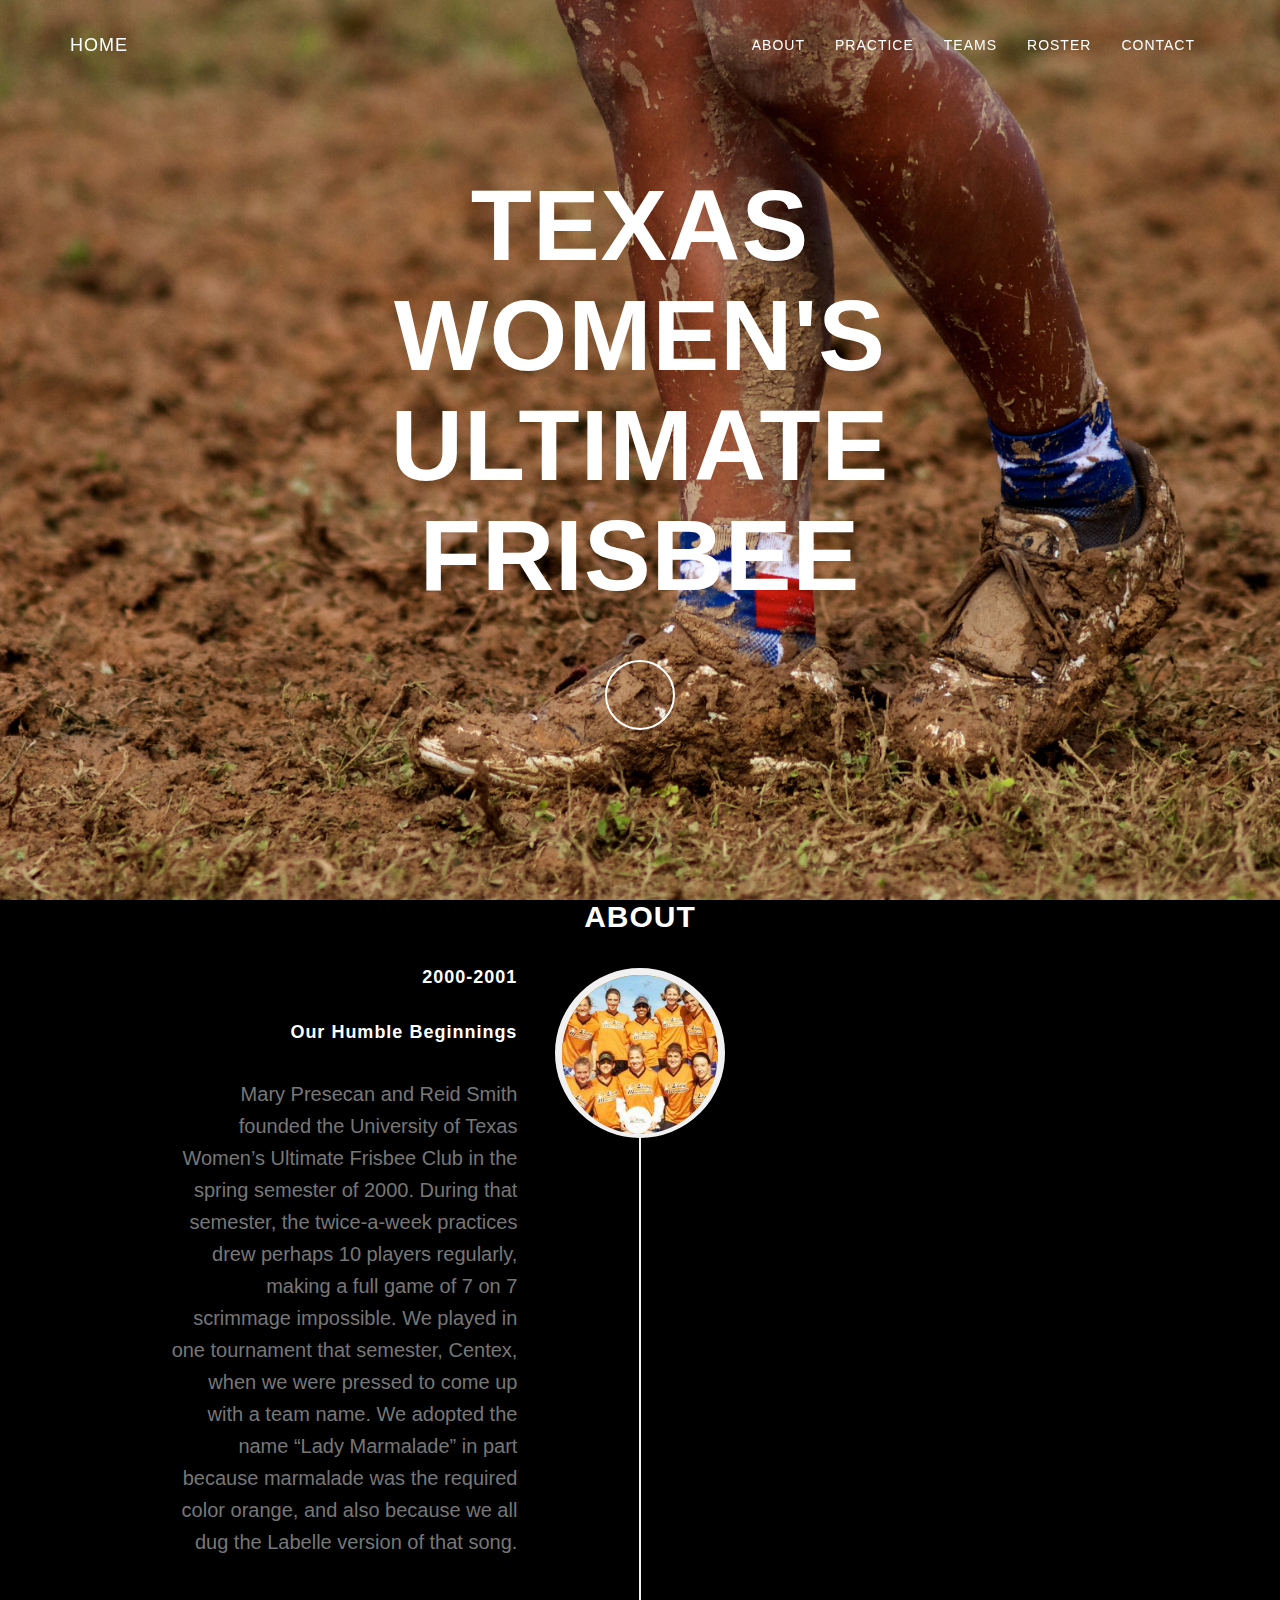
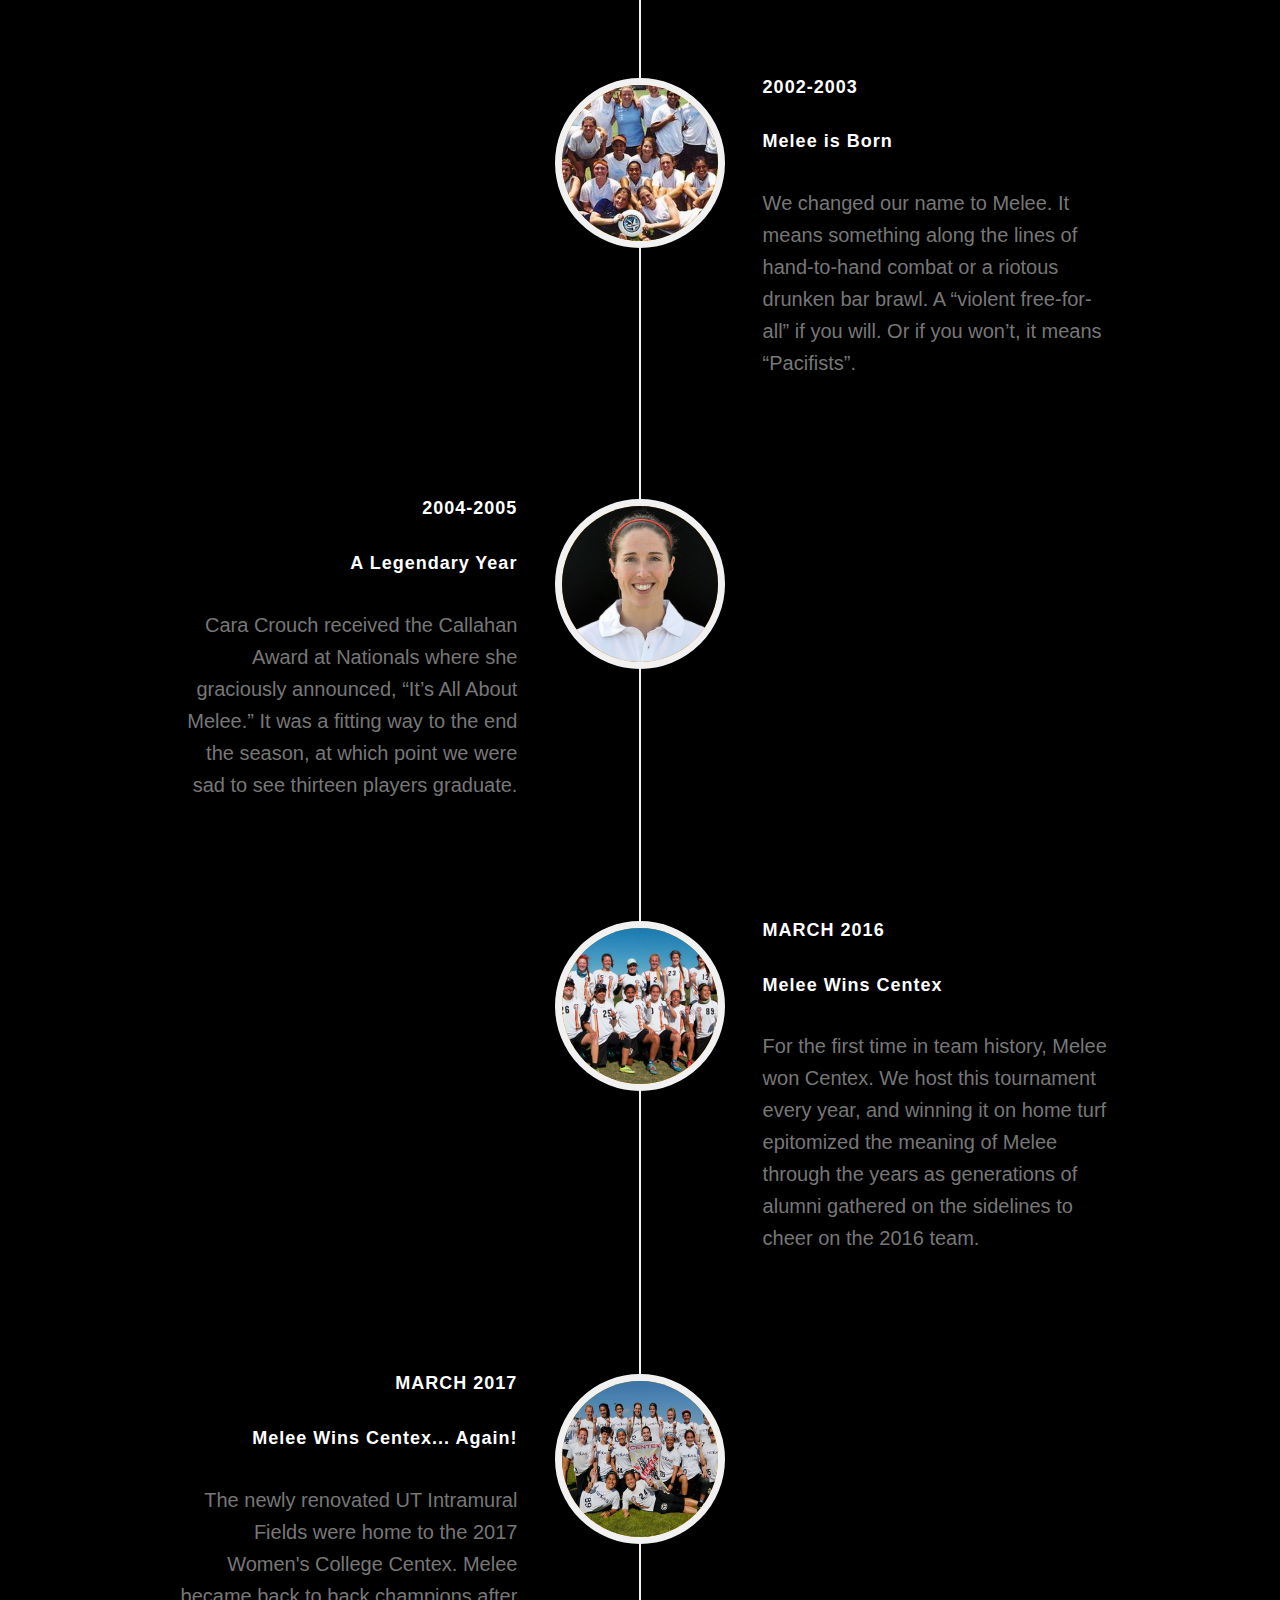
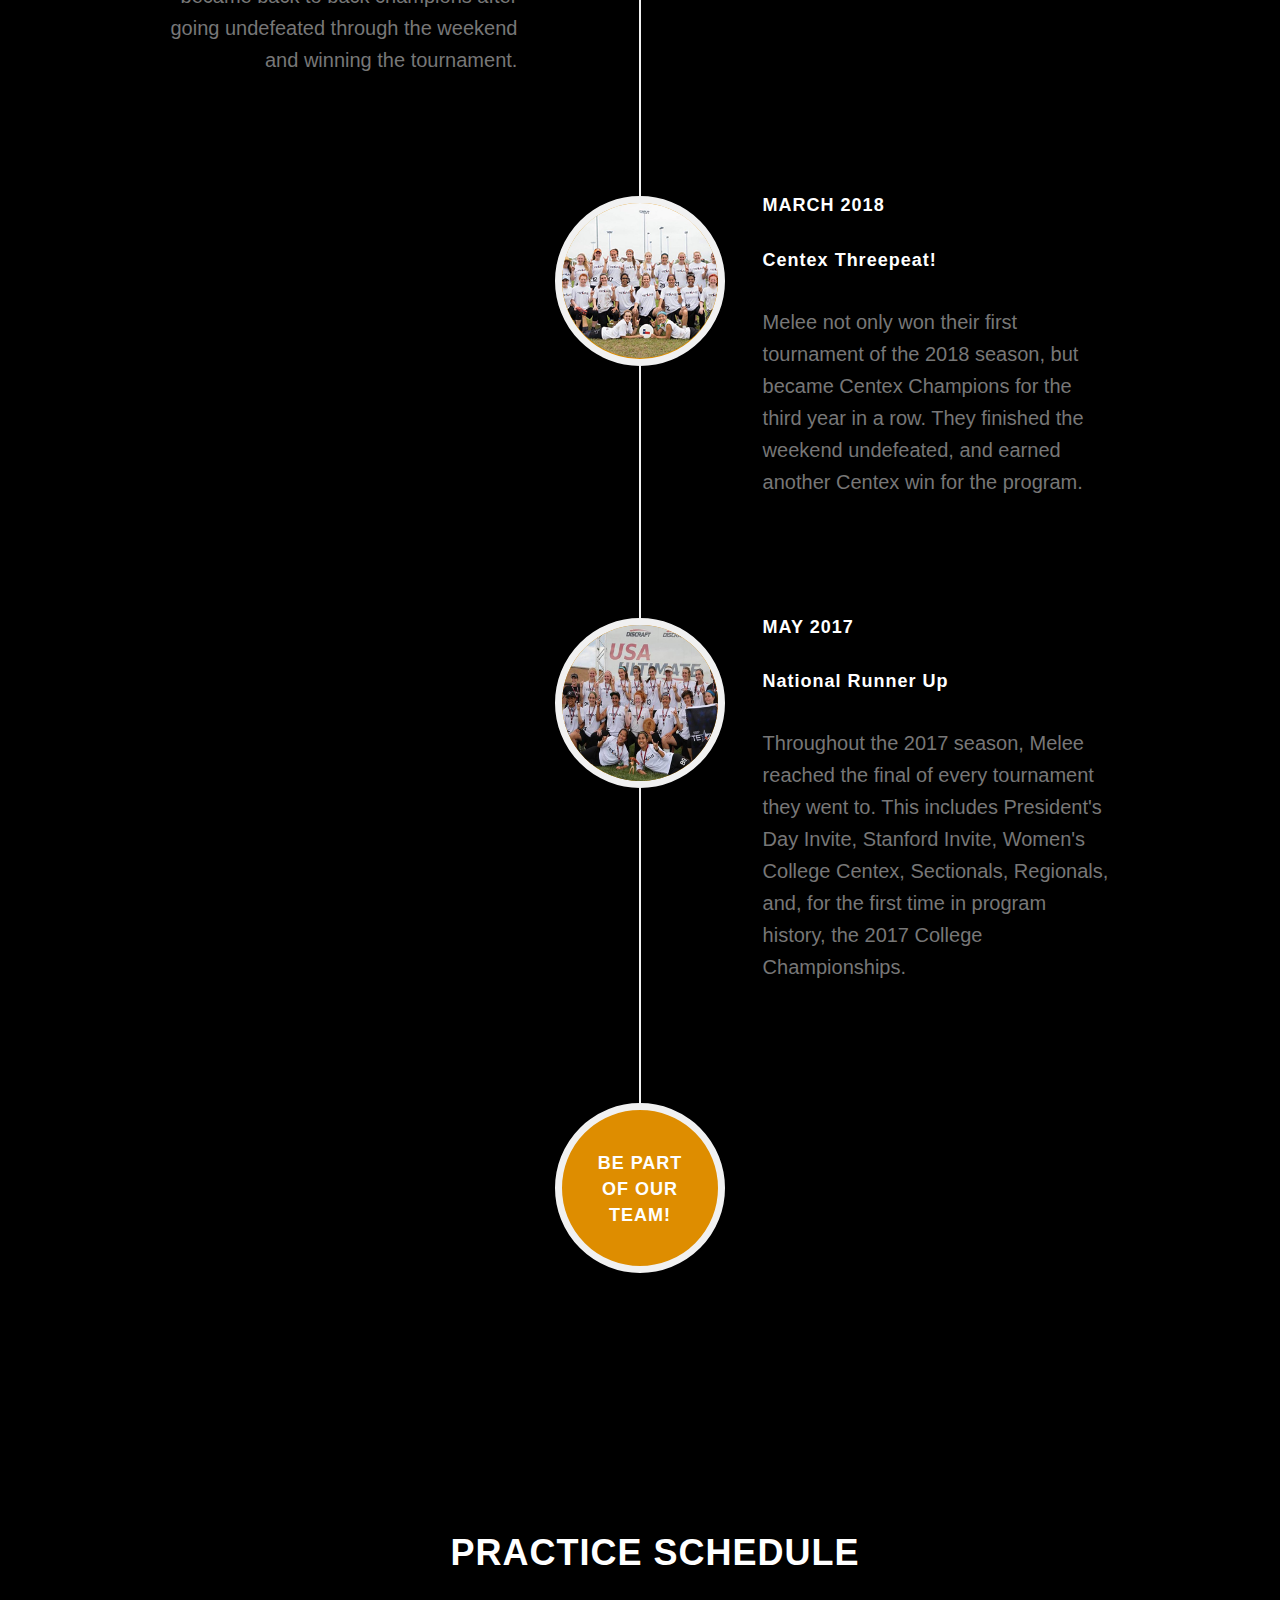
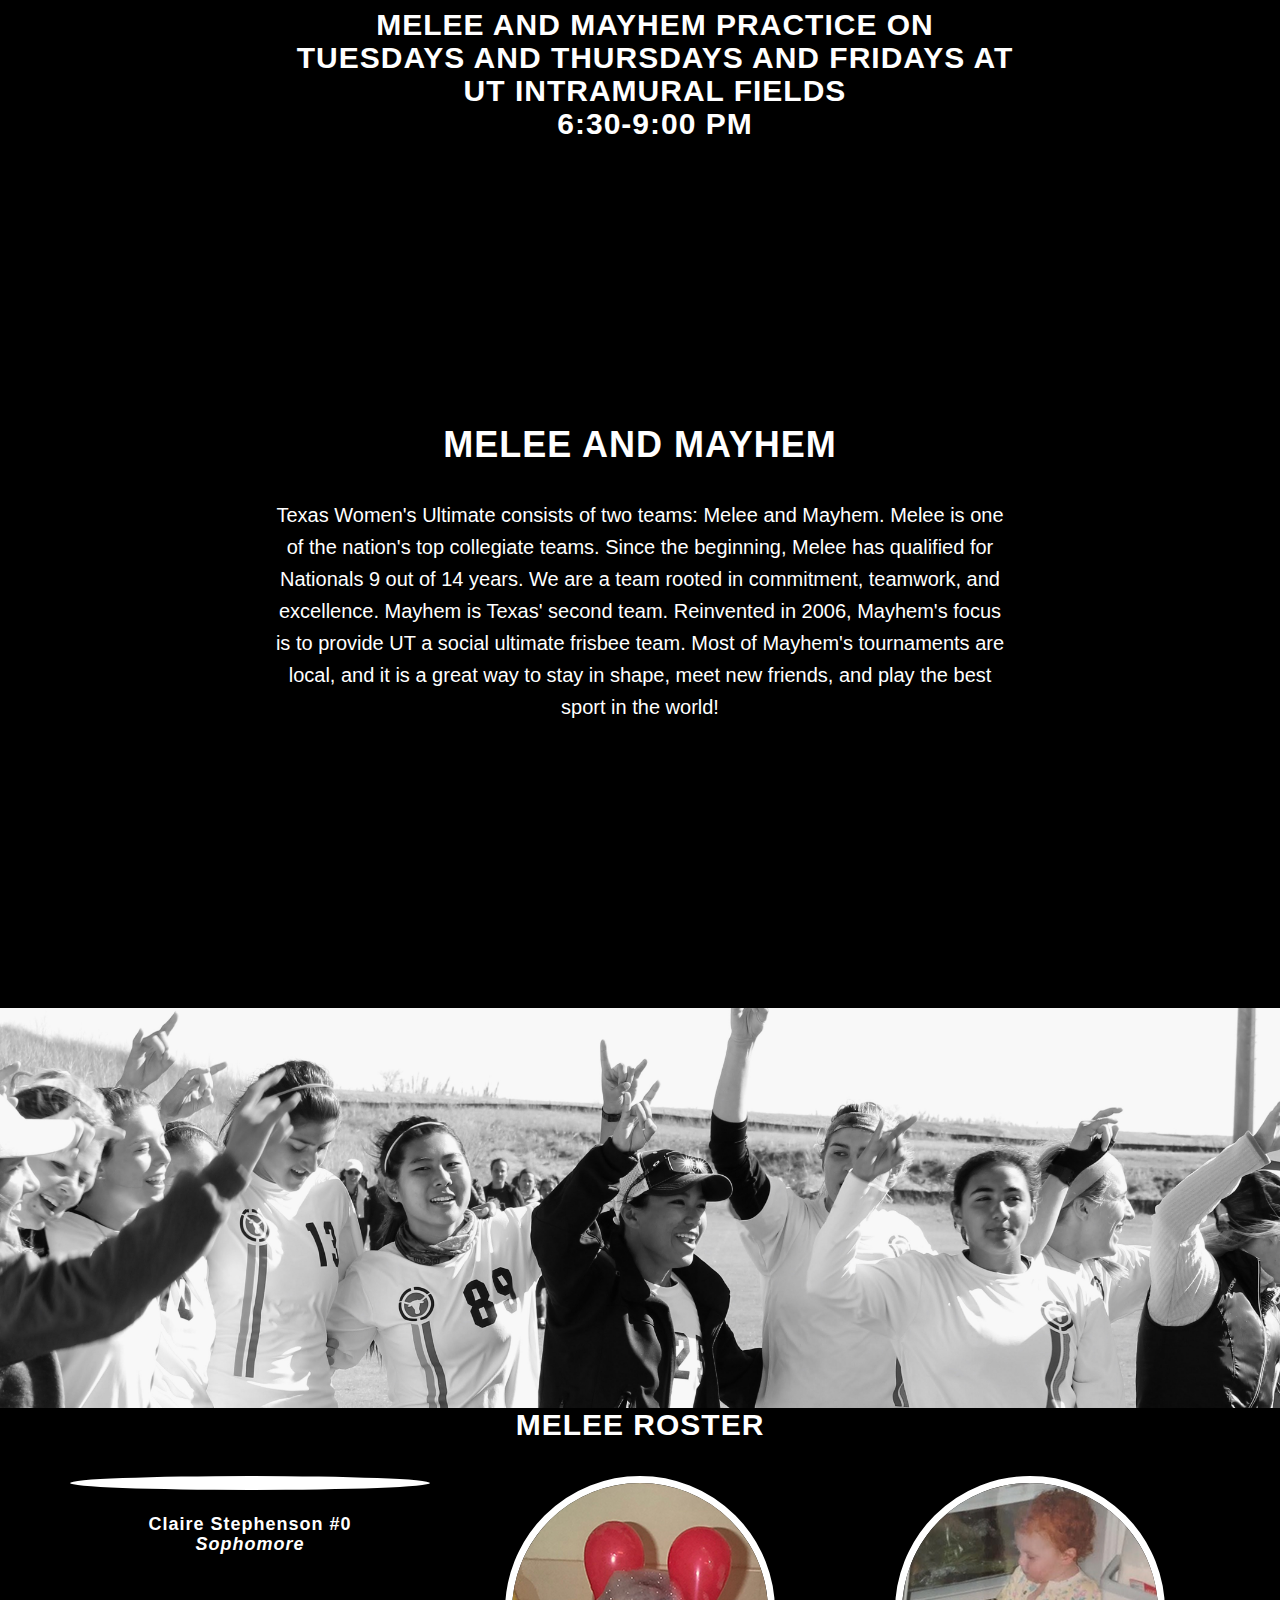
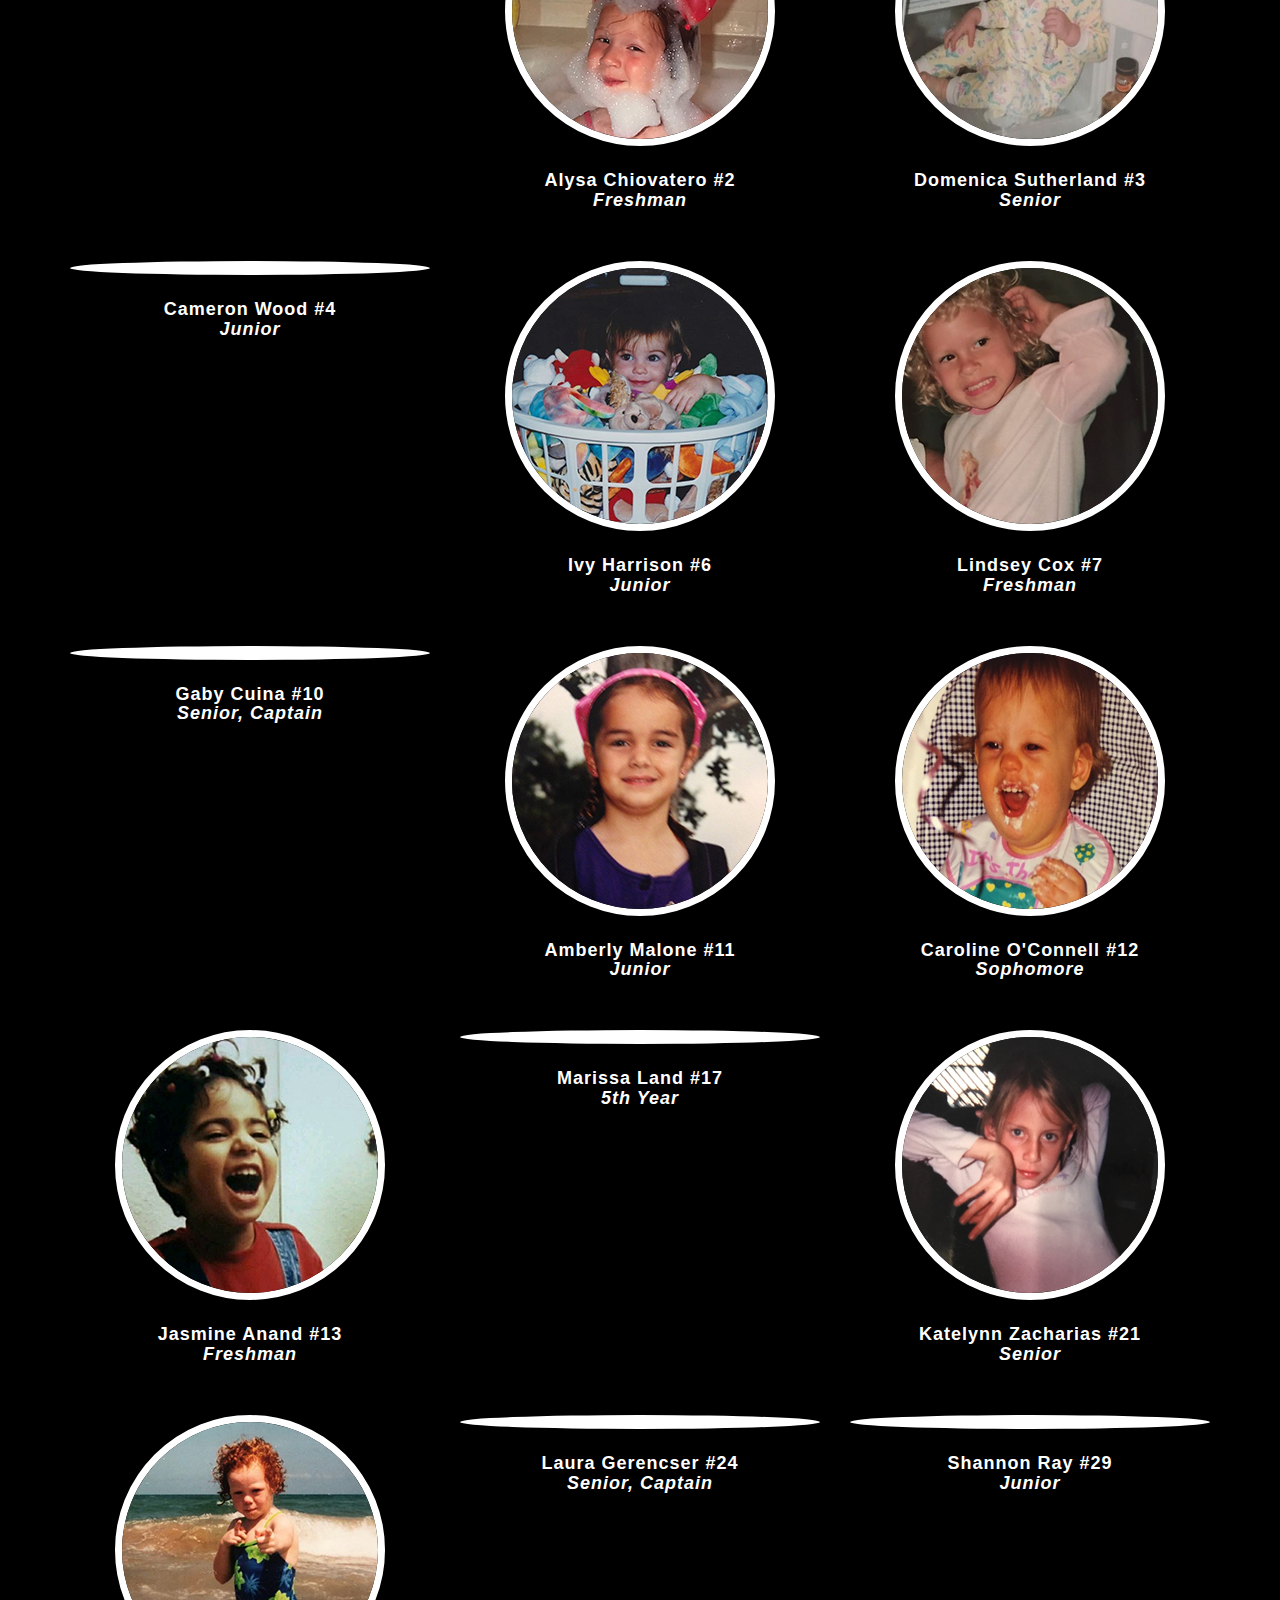
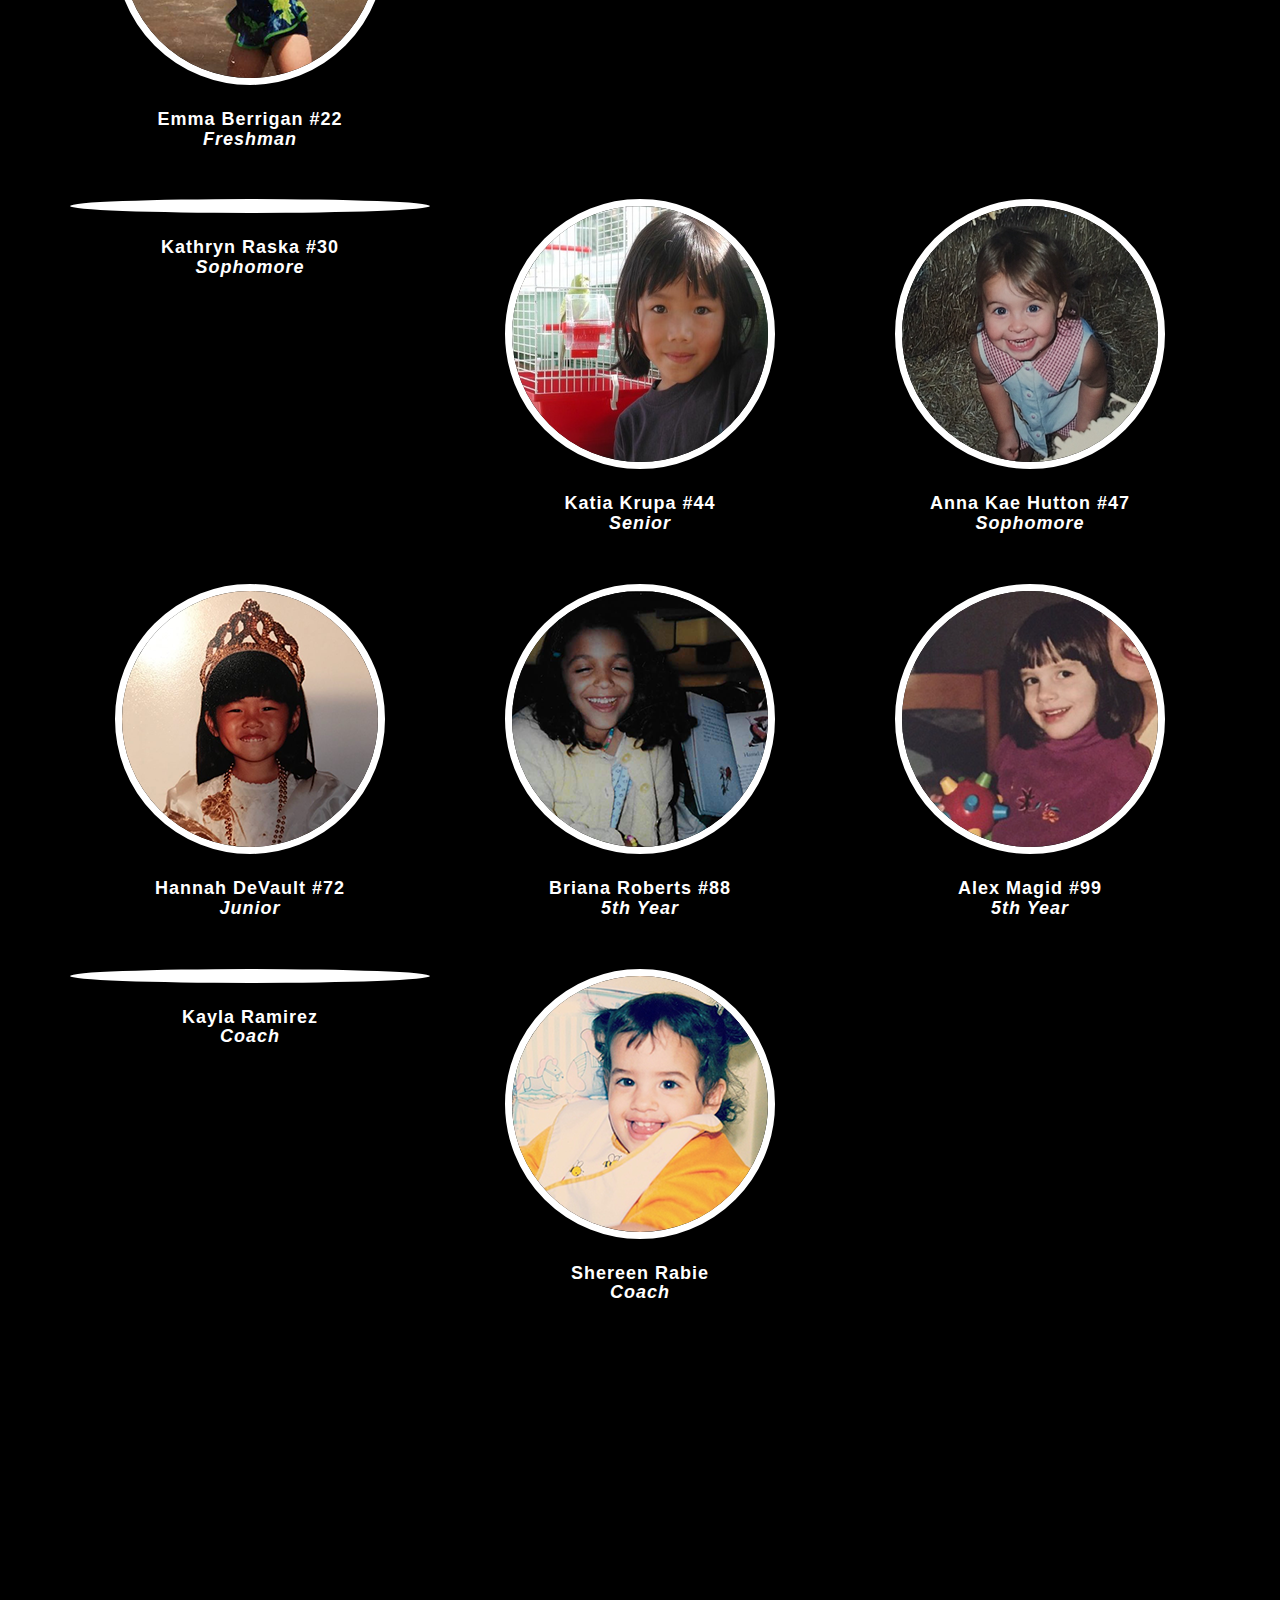
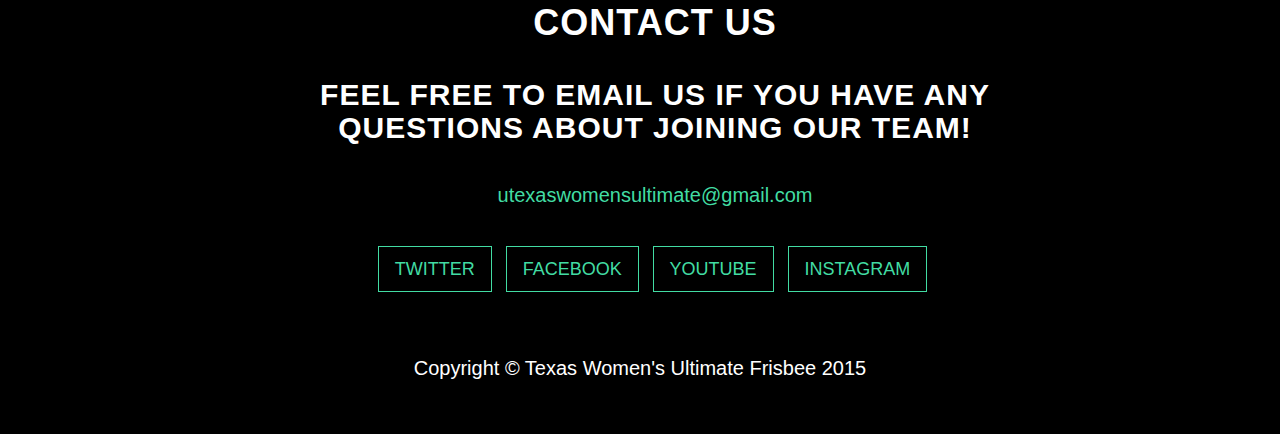
==== index.html @ 56b4b01b "[fixed rows]" ====
<!DOCTYPE html>
<html lang="en">
<!--Master-->
<head>

    <meta charset="utf-8">
    <meta http-equiv="X-UA-Compatible" content="IE=edge">
    <meta name="viewport" content="width=device-width, initial-scale=1">
    <meta name="description" content="">
    <meta name="author" content="">

    <title>Texas Women's Ultimate</title>
    <!-- Favicon -->
        <link href="img/favicon.jpg" rel="icon" type="image/x-icon" />

    <!-- Bootstrap Core CSS -->
    <link href="css/bootstrap.min.css" rel="stylesheet">

    <!-- Custom CSS -->
    <link href="css/grayscale.css" rel="stylesheet">

    <!-- Custom Fonts -->
    <link href="font-awesome/css/font-awesome.min.css" rel="stylesheet" type="text/css">

    <!-- HTML5 Shim and Respond.js IE8 support of HTML5 elements and media queries -->
    <!-- WARNING: Respond.js doesn't work if you view the page via file:// -->
    <!--[if lt IE 9]>
        <script src="https://oss.maxcdn.com/libs/html5shiv/3.7.0/html5shiv.js"></script>
        <script src="https://oss.maxcdn.com/libs/respond.js/1.4.2/respond.min.js"></script>
    <![endif]-->

</head>

<body id="page-top" data-spy="scroll" data-target=".navbar-fixed-top">

    <!-- Navigation -->
    <nav class="navbar navbar-custom navbar-fixed-top" role="navigation">
        <div class="container">
            <div class="navbar-header">
                <button type="button" class="navbar-toggle" data-toggle="collapse" data-target=".navbar-main-collapse">
                    <i class="fa fa-bars"></i>
                </button>
                <a class="navbar-brand page-scroll" href="#page-top">
                    <i class="fa fa-home"></i> <span class="light">Home</span>
                </a>
            </div>

            <!-- Collect the nav links, forms, and other content for toggling -->
            <div class="collapse navbar-collapse navbar-right navbar-main-collapse">
                <ul class="nav navbar-nav">
                    <!-- Hidden li included to remove active class from about link when scrolled up past about section -->
                    <li class="hidden">
                        <a href="#page-top"></a>
                    </li>
                    <li>
                        <a class="page-scroll" href="#about">About</a>
                    </li>
                    <li>
                        <a class="page-scroll" href="#practice">Practice</a>
                    </li>
                    <li>
                        <a class="page-scroll" href="#teams">Teams</a>
                    </li>
                    <li>
                        <a class="page-scroll" href="#roster">Roster</a>
                    </li>
                    <li>
                        <a class="page-scroll" href="#contact">Contact</a>
                    </li>
                </ul>
            </div>
            <!-- /.navbar-collapse -->
        </div>
        <!-- /.container -->
    </nav>

    <!-- Intro Header -->
    <header class="intro">
        <div class="intro-body">
            <div class="container">
                <div class="row">
                    <div class="col-md-8 col-md-offset-2">
                        <h1 class="brand-heading">Texas Women's Ultimate Frisbee</h1>
                        <a href="#about" class="btn btn-circle page-scroll">
                            <i class="fa fa-angle-double-down animated"></i>
                        </a>
                    </div>
                </div>
            </div>
        </div>
    </header>

    <!-- About Section -->
    <section id="about">
        <div class="container">
            <div class="row">
                <div class="col-lg-12 text-center">
                    <h2 class="section-heading">About</h2>
                </div>
            </div>
            <div class="row">
                <div class="col-lg-12">
                    <ul class="timeline">
                        <li>
                            <div class="timeline-image">
                                <img class="img-circle img-responsive" src="img/about/og.png" alt="">
                            </div>
                            <div class="timeline-panel">
                                <div class="timeline-heading">
                                    <h4>2000-2001</h4>
                                    <h4 class="subheading">Our Humble Beginnings</h4>
                                </div>
                                <div class="timeline-body">
                                    <p class="text-muted">Mary Presecan and Reid Smith founded the University of Texas Women’s Ultimate Frisbee Club in the spring semester of 2000. During that semester, the twice-a-week practices drew perhaps 10 players regularly, making a full game of 7 on 7 scrimmage impossible. We played in one tournament that semester, Centex, when we were pressed to come up with a team name. We adopted the name “Lady Marmalade” in part because marmalade was the required color orange, and also because we all dug the Labelle version of that song. </p>
                                </div>
                            </div>
                        </li>
                        <li class="timeline-inverted">
                            <div class="timeline-image">
                                <img class="img-circle img-responsive" src="img/about/2003.png" alt="">
                            </div>
                            <div class="timeline-panel">
                                <div class="timeline-heading">
                                    <h4>2002-2003</h4>
                                    <h4 class="subheading">Melee is Born</h4>
                                </div>
                                <div class="timeline-body">
                                    <p class="text-muted">We changed our name to Melee. It means something along the lines of hand-to-hand combat or a riotous drunken bar brawl. A “violent free-for-all” if you will. Or if you won’t, it means “Pacifists”.</p>
                                </div>
                            </div>
                        </li>
                        <li>
                            <div class="timeline-image">
                                <img class="img-circle img-responsive" src="img/about/cara.png" alt="">
                            </div>
                            <div class="timeline-panel">
                                <div class="timeline-heading">
                                    <h4>2004-2005</h4>
                                    <h4 class="subheading">A Legendary Year</h4>
                                </div>
                                <div class="timeline-body">
                                    <p class="text-muted">Cara Crouch received the Callahan Award at Nationals where she graciously announced, “It’s All About Melee.” It was a fitting way to the end the season, at which point we were sad to see thirteen players graduate.</p>
                                </div>
                            </div>
                        </li>
                        <li class="timeline-inverted">
                            <div class="timeline-image">
                                <img class="img-circle img-responsive" src="img/about/centex2016.png" alt="">
                            </div>
                            <div class="timeline-panel">
                                <div class="timeline-heading">
                                    <h4>March 2016</h4>
                                    <h4 class="subheading">Melee Wins Centex</h4>
                                </div>
                                <div class="timeline-body">
                                    <p class="text-muted">For the first time in team history, Melee won Centex. We host this tournament every year, and winning it on home turf epitomized the meaning of Melee through the years as generations of alumni gathered on the sidelines to cheer on the 2016 team. </p>
                                </div>
                            </div>
                        </li>
                        <li>
                            <div class="timeline-image">
                                <img class="img-circle img-responsive" src="img/about/centex2017.png" alt="">
                            </div>
                            <div class="timeline-panel">
                                <div class="timeline-heading">
                                    <h4>March 2017</h4>
                                    <h4 class="subheading">Melee Wins Centex... Again!</h4>
                                </div>
                                <div class="timeline-body">
                                    <p class="text-muted">The newly renovated UT Intramural Fields were home to the 2017 Women's College Centex. Melee became back to back champions after going undefeated through the weekend and winning the tournament.</p>
                                </div>
                            </div>
                        </li>
                        <li class="timeline-inverted">
                            <div class="timeline-image">
                                <img class="img-circle img-responsive" src="img/about/centex2018.png" alt="">
                            </div>
                            <div class="timeline-panel">
                                <div class="timeline-heading">
                                    <h4>March 2018</h4>
                                    <h4 class="subheading">Centex Threepeat!</h4>
                                </div>
                                <div class="timeline-body">
                                    <p class="text-muted">Melee not only won their first tournament of the 2018 season, but became Centex Champions for the third year in a row. They finished the weekend undefeated, and earned another Centex win for the program.  </p>
                                </div>
                            </div>
                        </li>
                        <li class="timeline-inverted">
                            <div class="timeline-image">
                                <img class="img-circle img-responsive" src="img/about/meree.png" alt="">
                            </div>
                            <div class="timeline-panel">
                                <div class="timeline-heading">
                                    <h4>May 2017</h4>
                                    <h4 class="subheading">National Runner Up</h4>
                                </div>
                                <div class="timeline-body">
                                    <p class="text-muted">Throughout the 2017 season, Melee reached the final of every tournament they went to. This includes President's Day Invite, Stanford Invite, Women's College Centex, Sectionals, Regionals, and, for the first time in program history, the 2017 College Championships.</p>
                                </div>
                            </div>
                        </li>
                        <li class="timeline-inverted">
                            <div class="timeline-image">
                                <h4>Be Part
                                    <br>Of Our
                                    <br>Team!</h4>
                            </div>
                        </li>
                    </ul>
                </div>
            </div>
        </div>
    </section>

    <!-- Practice Section -->
    <section id="practice" class="container content-section text-center">
       <!--<div class="practice-section">-->
        <div class="container">
            <div class="row">
                <div class="col-md-8 col-md-offset-2">
                    <h1>Practice Schedule</h1>
                    <h2>Melee and Mayhem practice on <br>Tuesdays and Thursdays and Fridays at <br>UT Intramural Fields <br> 6:30-9:00 PM </h2>
                    </a>
                </div>
            </div>
        </div>
        <!--</div>-->
    </section>

    <!-- Team Section -->
    <section id="teams" class="content-section text-center">
        <div class="container">
            <div class="col-lg-8 col-lg-offset-2">
            <h1>Melee and Mayhem</h1>
            <p>Texas Women's Ultimate consists of two teams: Melee and Mayhem. Melee is one of the nation's top collegiate teams. Since the beginning, Melee has qualified for Nationals 9 out of 14 years. We are a team rooted in commitment, teamwork, and excellence. Mayhem is Texas' second team. Reinvented in 2006, Mayhem's focus is to provide UT a social ultimate frisbee team. Most of Mayhem's tournaments are local, and it is a great way to stay in shape, meet new friends, and play the best sport in the world!</h3>
            </p>
            </div>
        </div>
    </section>  

    <!-- Melee -->
    <section id="roster" class="content-section text-center">
        <div class="team-section-1">
        </div>
        <div class="container">
            <div class="row">
                <div class="col-lg-12 text-center">
                    <h2 class="section-heading">Melee Roster</h2>
                </div>
            </div>
            <div class="row">
                <div class="col-sm-4">
                    <div class="team-member">
                        <img src="img/roster/melee/clairebaby.png" class="img-responsive img-circle" alt=""
                        onmouseover="this.src='img/roster/melee/claireulti.png'" onmouseout="this.src='img/roster/melee/clairebaby.png'" />
                        <h4> Claire Stephenson #0 <br><i>Sophomore</i></br></h4>
                    </div>
                </div>
                <div class="col-sm-4">
                    <div class="team-member">
                        <img src="img/roster/melee/alysabb.png" class="img-responsive img-circle" alt=""
                        onmouseover="this.src='img/roster/melee/alysa.png'" onmouseout="this.src='img/roster/melee/alysabb.png'" />
                        <h4> Alysa Chiovatero #2 <br><i>Freshman</i></br></h4>
                    </div>
                </div>
                <div class="col-sm-4">
                    <div class="team-member">
                       <img src="img/roster/melee/domcababy.png" class="img-responsive img-circle" alt=""
                        onmouseover="this.src='img/roster/melee/dom.png'" onmouseout="this.src='img/roster/melee/domcababy.png'" />
                        <h4> Domenica Sutherland #3 <br><i>Senior</i></br></h4>
                    </div>
                </div> 
            </div>
            <div class="row">
                <div class="col-sm-4">
                    <div class="team-member">
                       <img src="img/roster/melee/cameronbaby.png" class="img-responsive img-circle" alt=""
                        onmouseover="this.src='img/roster/melee/cam.png'" onmouseout="this.src='img/roster/melee/cameronbaby.png'" />
                        <h4> Cameron Wood #4 <br><i>Junior</i></br></h4>
                    </div>
                </div>
                <div class="col-sm-4">
                    <div class="team-member">
                        <img src="img/roster/melee/ivybb.png" class="img-responsive img-circle" alt=""
                        onmouseover="this.src='img/roster/melee/ivy.png'" onmouseout="this.src='img/roster/melee/ivybb.png'" />
                        <h4> Ivy Harrison #6 <br><i>Junior</i></br></h4>
                    </div>
                </div>

                <div class="col-sm-4">
                    <div class="team-member">
                        <img src="img/roster/melee/linzbb.png" class="img-responsive img-circle" alt=""
                        onmouseover="this.src='img/roster/melee/linzbpng'" onmouseout="this.src='img/roster/melee/linzbb.png'" />
                        <h4> Lindsey Cox #7 <br><i>Freshman</i></br></h4>
                    </div>
                </div>
            </div>
            <div class="row">
                <div class="col-sm-4">
                    <div class="team-member">
                        <img src="img/roster/melee/gibbybaby.png" class="img-responsive img-circle" alt=""
                        onmouseover="this.src='img/roster/melee/gibby.png'" onmouseout="this.src='img/roster/melee/gibbybaby.png'" />
                        <h4> Gaby Cuina #10 <br><i>Senior, Captain</i></br></h4>
                    </div>
                </div>
                <div class="col-sm-4">
                    <div class="team-member">
                        <img src="img/roster/melee/amberbb.png" class="img-responsive img-circle" alt=""
                        onmouseover="this.src='img/roster/melee/amberulti.png'" onmouseout="this.src='img/roster/melee/amberbb.png'" />
                        <h4> Amberly Malone #11 <br><i>Junior</i></br></h4>
                    </div>
                </div>
                <div class="col-sm-4">
                    <div class="team-member">
                        <img src="img/roster/melee/carlbaby.png" class="img-responsive img-circle" alt=""
                        onmouseover="this.src='img/roster/melee/carl.png'" onmouseout="this.src='img/roster/melee/carlbaby.png'" />
                        <h4> Caroline O'Connell #12 <br><i>Sophomore</i></br></h4>
                    </div>
                </div>
            </div>
            <div class="row">
                <div class="col-sm-4">
                    <div class="team-member">
                        <img src="img/roster/melee/jasminebb.png" class="img-responsive img-circle" alt=""
                        onmouseover="this.src='img/roster/melee/jazulti.png'" onmouseout="this.src='img/roster/melee/jasminebb.png'" />
                        <h4> Jasmine Anand #13 <br><i>Freshman</i></br></h4>
                    </div>
                </div>
                <div class="col-sm-4">
                    <div class="team-member">
                        <img src="img/roster/melee/marissababy.png" class="img-responsive img-circle" alt=""
                        onmouseover="this.src='img/roster/melee/marissa.png'" onmouseout="this.src='img/roster/melee/marissababy.png'" />
                        <h4> Marissa Land #17 <br><i>5th Year</i></br></h4>
                    </div>
                </div>
                <div class="col-sm-4">
                    <div class="team-member">
                        <img src="img/roster/melee/katbaby1.png" class="img-responsive img-circle" alt=""
                        onmouseover="this.src='img/roster/melee/kat.png'" onmouseout="this.src='img/roster/melee/katbaby1.png'" />
                        <h4> Katelynn Zacharias #21 <br><i>Senior</i></br></h4>
                    </div>
                </div>
            </div>
            <div class="row">
                <div class="col-sm-4">
                    <div class="team-member">
                        <img src="img/roster/melee/emmabb.png" class="img-responsive img-circle" alt=""onmouseover="this.src='img/roster/melee/emma.png'" onmouseout="this.src='img/roster/melee/emmabb.png'" />
                        <h4> Emma Berrigan #22 <br><i>Freshman</i></br></h4>
                    </div>
                </div>
                <div class="col-sm-4">
                    <div class="team-member">
                        <img src="img/roster/melee/lgbaby1.png" class="img-responsive img-circle" alt=""onmouseover="this.src='img/roster/melee/lg.png'" onmouseout="this.src='img/roster/melee/lgbaby1.png'" />
                        <h4> Laura Gerencser #24 <br><i>Senior, Captain</i></br></h4>
                    </div>
                </div>
                <div class="col-sm-4">
                    <div class="team-member">
                        <img src="img/roster/melee/shannonbb.png" class="img-responsive img-circle" alt=""onmouseover="this.src='img/roster/melee/shannonbb.png'" onmouseout="this.src='img/roster/melee/shannonbb.png'" />
                        <h4> Shannon Ray #29 <br><i>Junior</i></br></h4>
                    </div>
                </div>
            </div>
            <div class="row">
                <div class="col-sm-4">
                    <div class="team-member">
                        <img src="img/roster/melee/raskabb.png" class="img-responsive img-circle" alt=""
                        onmouseover="this.src='img/roster/melee/raskabb.png'" onmouseout="this.src='img/roster/melee/raskabb.png'" />
                        <h4> Kathryn Raska #30 <br><i>Sophomore</i></br></h4>
                    </div>
                </div>
                <div class="col-sm-4">
                    <div class="team-member">
                        <img src="img/roster/melee/katiababy.png" class="img-responsive img-circle" alt=""
                        onmouseover="this.src='img/roster/melee/katia.png'" onmouseout="this.src='img/roster/melee/katiababy.png'" />
                        <h4> Katia Krupa #44 <br><i>Senior</i></br></h4>
                    </div>
                </div>
                <div class="col-sm-4">
                    <div class="team-member">
                        <img src="img/roster/melee/akbaby.png" class="img-responsive img-circle" alt=""
                        onmouseover="this.src='img/roster/melee/ak.png'" onmouseout="this.src='img/roster/melee/.png'" />
                        <h4> Anna Kae Hutton #47 <br><i>Sophomore</i></br></h4>
                    </div>
                </div>
            </div>
            <div class="row">
                <div class="col-sm-4">
                    <div class="team-member">
                        <img src="img/roster/melee/hannahbb.png" class="img-responsive img-circle" alt=""
                        onmouseover="this.src='img/roster/melee/hannahulti.png'" 
                        onmouseout="this.src='img/roster/melee/hannahbb.png'" />
                        <h4> Hannah DeVault #72 <br><i>Junior</i></br></h4>
                    </div>
                </div>
                <div class="col-sm-4">
                    <div class="team-member">
                        <img src="img/roster/melee/bribaby.png" class="img-responsive img-circle" alt=""
                        onmouseover="this.src='img/roster/melee/briulti.png'" onmouseout="this.src='img/roster/melee/bribaby.png'" />
                        <h4> Briana Roberts #88 <br><i>5th Year</i></br></h4>
                    </div>
                </div>
                <div class="col-sm-4">
                    <div class="team-member">
                        <img src="img/roster/melee/alexbb.png" class="img-responsive img-circle" alt=""
                        onmouseover="this.src='img/roster/melee/alexulti.png'" onmouseout="this.src='img/roster/melee/alexbb.png'" />
                        <h4> Alex Magid #99 <br><i>5th Year</i></br></h4>
                    </div>
                </div>
            </div>
            <div class="row">
                <div class="col-sm-4">
                    <div class="team-member">
                        <img src="img/roster/melee/kaylabb.png" class="img-responsive img-circle" alt=""
                        onmouseover="this.src='img/roster/melee/kayla.png'" onmouseout="this.src='img/roster/melee/kaylabb.png'" />
                        <h4> Kayla Ramirez<br><i>Coach</i></h4>
                    </div>
                </div>
                <div class="col-sm-4">
                    <div class="team-member">
                        <img src="img/roster/melee/shereenbaby.png" class="img-responsive img-circle" alt=""
                        onmouseover="this.src='img/roster/melee/shereen.png'" onmouseout="this.src='img/roster/melee/shereenbaby.png'" />
                        <h4> Shereen Rabie<br><i>Coach</i></h4>
                    </div>
                </div>
            </div>  
    </section>

    <!-- Contact Section -->
    <section id="contact" class="container content-section text-center">
        <div class="container">
            <div class="row">
                <div class="col-md-8 col-md-offset-2">
                <h1>Contact Us</h1>
                <h2>Feel free to email us if you have any questions about joining our team! </h2>
                <p><a href="mailto:utexaswomensultimate@gmail.com">utexaswomensultimate@gmail.com</a>
                </p>
                <ul class="list-inline banner-social-buttons">
                    <li>
                        <a href="https://twitter.com/txmelee" class="btn btn-default btn-lg"><i class="fa fa-twitter fa-fw"></i> <span class="network-name">Twitter</span></a>
                    </li>
                    <li>
                        <a href="https://www.facebook.com/utexasultimate" class="btn btn-default btn-lg"><i class="fa fa-facebook fa-fw"></i> <span class="network-name">Facebook</span></a>
                    </li>
                    <li>
                        <a href="https://www.youtube.com/user/UTexasMelee" class="btn btn-default btn-lg"><i class="fa fa-youtube-play fa-fw"></i> <span class="network-name">Youtube</span></a>
                    </li>
                    <li>
                        <a href="https://www.instagram.com/txmelee/" class="btn btn-default btn-lg"><i class="fa fa-instagram fa-fw"></i> <span class="network-name">Instagram</span></a>
                    </li>
                </ul>
                </div>
            </div>
        </div>
    </section>

    <!-- Footer -->
    <footer>
        <div class="container text-center">
            <p>Copyright &copy; Texas Women's Ultimate Frisbee 2015</p>
        </div>
    </footer>

    <!-- jQuery -->
    <script src="js/jquery.js"></script>

    <!-- Bootstrap Core JavaScript -->
    <script src="js/bootstrap.min.js"></script>

    <!-- Plugin JavaScript -->
    <script src="js/jquery.easing.min.js"></script>

    <!-- Custom Theme JavaScript -->
    <script src="js/grayscale.js"></script>

</body>

</html>
---- css/grayscale.css ----
/*!
 * Start Bootstrap - Grayscale Bootstrap Theme (http://startbootstrap.com)
 * Code licensed under the Apache License v2.0.
 * For details, see http://www.apache.org/licenses/LICENSE-2.0.
 */

body {
    width: 100%;
    height: 100%;
    font-family: Lora,"Helvetica Neue",Helvetica,Arial,sans-serif;
    color: #fff;
    background-color: #000;
}

html {
    width: 100%;
    height: 100%;
}

h1,
h2,
h3,
h4,
h5,
h6 {
    margin: 0 0 35px;
    text-transform: uppercase;
    font-family: Montserrat,"Helvetica Neue",Helvetica,Arial,sans-serif;
    font-weight: 700;
    letter-spacing: 1px;
}

p {
    margin: 0 0 25px;
    font-size: 18px;
    line-height: 1.5;
}

@media(min-width:768px) {
    p {
        margin: 0 0 35px;
        font-size: 20px;
        line-height: 1.6;
    }
}

a {
    color: #42dca3;
    -webkit-transition: all .2s ease-in-out;
    -moz-transition: all .2s ease-in-out;
    transition: all .2s ease-in-out;
}

a:hover,
a:focus {
    text-decoration: none;
    color: #1d9b6c;
}

.light {
    font-weight: 400;
}

.navbar-custom {
    margin-bottom: 0;
    border-bottom: 1px solid rgba(255,255,255,.3);
    text-transform: uppercase;
    font-family: Montserrat,"Helvetica Neue",Helvetica,Arial,sans-serif;
    background-color: #000;
}

.navbar-custom .navbar-brand {
    font-weight: 700;
}

.navbar-custom .navbar-brand:focus {
    outline: 0;
}

.navbar-custom .navbar-brand .navbar-toggle {
    padding: 4px 6px;
    font-size: 16px;
    color: #fff;
}

.navbar-custom .navbar-brand .navbar-toggle:focus,
.navbar-custom .navbar-brand .navbar-toggle:active {
    outline: 0;
}

.navbar-custom a {
    color: #fff;
}

.navbar-custom .nav li a {
    -webkit-transition: background .3s ease-in-out;
    -moz-transition: background .3s ease-in-out;
    transition: background .3s ease-in-out;
}

.navbar-custom .nav li a:hover {
    outline: 0;
    color: rgba(255,255,255,.8);
    background-color: transparent;
}

.navbar-custom .nav li a:focus,
.navbar-custom .nav li a:active {
    outline: 0;
    background-color: transparent;
}

.navbar-custom .nav li.active {
    outline: 0;
}

.navbar-custom .nav li.active a {
    background-color: rgba(255,255,255,.3);
}

.navbar-custom .nav li.active a:hover {
    color: #fff;
}

@media(min-width:768px) {
    .navbar-custom {
        padding: 20px 0;
        border-bottom: 0;
        letter-spacing: 1px;
        background: 0 0;
        -webkit-transition: background .5s ease-in-out,padding .5s ease-in-out;
        -moz-transition: background .5s ease-in-out,padding .5s ease-in-out;
        transition: background .5s ease-in-out,padding .5s ease-in-out;
    }

    .navbar-custom.top-nav-collapse {
        padding: 0;
        border-bottom: 1px solid rgba(255,255,255,.3);
        background: #000;
    }
}

.intro {
    display: table;
    width: 100%;
    height: auto;
    padding: 100px 0;
    text-align: center;
    color: #fff;
    background: url(../img/socks.jpg) no-repeat bottom center scroll;
    background-color: #000;
    -webkit-background-size: cover;
    -moz-background-size: cover;
    background-size: cover;
    -o-background-size: cover;
}

.intro .intro-body {
    display: table-cell;
    vertical-align: middle;
}

.intro .intro-body .brand-heading {
    font-size: 40px;
}

.intro .intro-body .intro-text {
    font-size: 18px;
}

@media(min-width:768px) {
    .intro {
        height: 100%;
        padding: 0;
    }

    .intro .intro-body .brand-heading {
        font-size: 100px;
    }

    .intro .intro-body .intro-text {
        font-size: 26px;
    }
}

.btn-circle {
    width: 70px;
    height: 70px;
    margin-top: 15px;
    padding: 7px 16px;
    border: 2px solid #fff;
    border-radius: 100%!important;
    font-size: 40px;
    color: #fff;
    background: 0 0;
    -webkit-transition: background .3s ease-in-out;
    -moz-transition: background .3s ease-in-out;
    transition: background .3s ease-in-out;
}

.btn-circle:hover,
.btn-circle:focus {
    outline: 0;
    color: #fff;
    background: rgba(255,255,255,.1);
}

.btn-circle i.animated {
    -webkit-transition-property: -webkit-transform;
    -webkit-transition-duration: 1s;
    -moz-transition-property: -moz-transform;
    -moz-transition-duration: 1s;
}

.btn-circle:hover i.animated {
    -webkit-animation-name: pulse;
    -moz-animation-name: pulse;
    -webkit-animation-duration: 1.5s;
    -moz-animation-duration: 1.5s;
    -webkit-animation-iteration-count: infinite;
    -moz-animation-iteration-count: infinite;
    -webkit-animation-timing-function: linear;
    -moz-animation-timing-function: linear;
}

@-webkit-keyframes pulse {    
    0% {
        -webkit-transform: scale(1);
        transform: scale(1);
    }

    50% {
        -webkit-transform: scale(1.2);
        transform: scale(1.2);
    }

    100% {
        -webkit-transform: scale(1);
        transform: scale(1);
    }
}

@-moz-keyframes pulse {    
    0% {
        -moz-transform: scale(1);
        transform: scale(1);
    }

    50% {
        -moz-transform: scale(1.2);
        transform: scale(1.2);
    }

    100% {
        -moz-transform: scale(1);
        transform: scale(1);
    }
}

.content-section {
    padding-top: 100px;
}

.practice-section {
    display: table;
    width: 100%;
    height: auto;
    padding: 50px 0;
    text-align: center;
    color: #fff;
    background: url(../img/practice.jpg) no-repeat center scroll;
    background-color: #000;
    -webkit-background-size: cover;
    -moz-background-size: cover;
    background-size: cover;
    -o-background-size: cover;
}

.timeline {
    position: relative;
    padding: 0;
    list-style: none;
}

.timeline:before {
    content: "";
    position: absolute;
    top: 0;
    bottom: 0;
    left: 40px;
    width: 2px;
    margin-left: -1.5px;
    background-color: #f1f1f1;
}

.timeline>li {
    position: relative;
    margin-bottom: 50px;
    min-height: 50px;
}

.timeline>li:before,
.timeline>li:after {
    content: " ";
    display: table;
}

.timeline>li:after {
    clear: both;
}

.timeline>li .timeline-panel {
    float: right;
    position: relative;
    width: 100%;
    padding: 0 20px 0 100px;
    text-align: left;
}

.timeline>li .timeline-panel:before {
    right: auto;
    left: -15px;
    border-right-width: 15px;
    border-left-width: 0;
}

.timeline>li .timeline-panel:after {
    right: auto;
    left: -14px;
    border-right-width: 14px;
    border-left-width: 0;
}

.timeline>li .timeline-image {
    z-index: 100;
    position: absolute;
    left: 0;
    width: 80px;
    height: 80px;
    margin-left: 0;
    border: 7px solid #f1f1f1;
    border-radius: 100%;
    text-align: center;
    color: #fff;
    background-color: #de8d00;
}

.timeline>li .timeline-image h4 {
    margin-top: 12px;
    font-size: 10px;
    line-height: 14px;
}

.timeline>li.timeline-inverted>.timeline-panel {
    float: right;
    padding: 0 20px 0 100px;
    text-align: left;
}

.timeline>li.timeline-inverted>.timeline-panel:before {
    right: auto;
    left: -15px;
    border-right-width: 15px;
    border-left-width: 0;
}

.timeline>li.timeline-inverted>.timeline-panel:after {
    right: auto;
    left: -14px;
    border-right-width: 14px;
    border-left-width: 0;
}

.timeline>li:last-child {
    margin-bottom: 0;
}

.timeline .timeline-heading h4 {
    margin-top: 0;
    color: inherit;
}

.timeline .timeline-heading h4.subheading {
    text-transform: none;
}

.timeline .timeline-body>p,
.timeline .timeline-body>ul {
    margin-bottom: 0;
}

@media(min-width:768px) {
    .timeline:before {
        left: 50%;
    }

    .timeline>li {
        margin-bottom: 100px;
        min-height: 100px;
    }

    .timeline>li .timeline-panel {
        float: left;
        width: 41%;
        padding: 0 20px 20px 30px;
        text-align: right;
    }

    .timeline>li .timeline-image {
        left: 50%;
        width: 100px;
        height: 100px;
        margin-left: -50px;
    }

    .timeline>li .timeline-image h4 {
        margin-top: 16px;
        font-size: 13px;
        line-height: 18px;
    }

    .timeline>li.timeline-inverted>.timeline-panel {
        float: right;
        padding: 0 30px 20px 20px;
        text-align: left;
    }
}

@media(min-width:992px) {
    .timeline>li {
        min-height: 150px;
    }

    .timeline>li .timeline-panel {
        padding: 0 20px 20px;
    }

    .timeline>li .timeline-image {
        width: 150px;
        height: 150px;
        margin-left: -75px;
    }

    .timeline>li .timeline-image h4 {
        margin-top: 30px;
        font-size: 18px;
        line-height: 26px;
    }

    .timeline>li.timeline-inverted>.timeline-panel {
        padding: 0 20px 20px;
    }
}

@media(min-width:1200px) {
    .timeline>li {
        min-height: 170px;
    }

    .timeline>li .timeline-panel {
        padding: 0 20px 20px 100px;
    }

    .timeline>li .timeline-image {
        width: 170px;
        height: 170px;
        margin-left: -85px;
    }

    .timeline>li .timeline-image h4 {
        margin-top: 40px;
    }

    .timeline>li.timeline-inverted>.timeline-panel {
        padding: 0 100px 20px 20px;
    }
}

.team-section-1 {
    width: 100%;
    height: 100%;
    padding: 200px 0;
    color: #fff;
    background: url(../img/melee4.jpg) no-repeat top center scroll;
    background-color: #000;
    -webkit-background-size: cover;
    -moz-background-size: cover;
    background-size: cover;
    -o-background-size: cover;
}

.team-member {
    margin-bottom: 50px;
    text-align: center;
}

.team-member img {
    margin: 0 auto;
    border: 7px solid #fff;
}

.team-member h4 {
    margin-top: 25px;
    margin-bottom: 0;
    text-transform: none;
}

.team-member p {
    margin-top: 0;
}

#map {
    width: 100%;
    height: 200px;
    margin-top: 100px;
}

img {
  vertical-align: middle;
}
.img-responsive,
.thumbnail > img,
.thumbnail a > img,
.carousel-inner > .item > img,
.carousel-inner > .item > a > img {
  display: block;
  max-width: 100%;
  height: auto;
}
.img-circle {
  border-radius: 50%;
}

@media(min-width:767px) {
    .content-section {
        padding-top: 250px;
    }

    .team-section {
        padding: 100px 0;
    }

    #map {
        height: 400px;
        margin-top: 250px;
    }
}

.team-section-2 {
    width: 100%;
    height: 100%;
    padding: 150px 0;
    color: #fff;
    background: url(../img/mayhem.jpg) no-repeat center center scroll;
    background-color: #000;
    -webkit-background-size: cover;
    -moz-background-size: cover;
    background-size: cover;
    -o-background-size: cover;
}

.team-member {
    margin-bottom: 50px;
    text-align: center;
}

.team-member img {
    margin: 0 auto;
    border: 7px solid #fff;
}

.team-member h4 {
    margin-top: 25px;
    margin-bottom: 0;
    text-transform: none;
}

.team-member p {
    margin-top: 0;
}

#map {
    width: 100%;
    height: 200px;
    margin-top: 100px;
}

img {
  vertical-align: middle;
}
.img-responsive,
.thumbnail > img,
.thumbnail a > img,
.carousel-inner > .item > img,
.carousel-inner > .item > a > img {
  display: block;
  max-width: 100%;
  height: auto;
}
.img-circle {
  border-radius: 50%;
}

@media(min-width:767px) {
    .content-section {
        padding-top: 250px;
    }

    .team-section {
        padding: 100px 0;
    }

    #map {
        height: 400px;
        margin-top: 250px;
    }
}

.btn {
    border-radius: 0;
    text-transform: uppercase;
    font-family: Montserrat,"Helvetica Neue",Helvetica,Arial,sans-serif;
    font-weight: 400;
    -webkit-transition: all .3s ease-in-out;
    -moz-transition: all .3s ease-in-out;
    transition: all .3s ease-in-out;
}

.btn-default {
    border: 1px solid #42dca3;
    color: #42dca3;
    background-color: transparent;
}

.btn-default:hover,
.btn-default:focus {
    border: 1px solid #42dca3;
    outline: 0;
    color: #000;
    background-color: #42dca3;
}

ul.banner-social-buttons {
    margin-top: 0;
}

@media(max-width:1199px) {
    ul.banner-social-buttons {
        margin-top: 15px;
    }
}

@media(max-width:767px) {
    ul.banner-social-buttons li {
        display: block;
        margin-bottom: 20px;
        padding: 0;
    }

    ul.banner-social-buttons li:last-child {
        margin-bottom: 0;
    }
}

footer {
    padding: 50px 0;
}

footer p {
    margin: 0;
}

::-moz-selection {
    text-shadow: none;
    background: #fcfcfc;
    background: rgba(255,255,255,.2);
}

::selection {
    text-shadow: none;
    background: #fcfcfc;
    background: rgba(255,255,255,.2);
}

img::selection {
    background: 0 0;
}

img::-moz-selection {
    background: 0 0;
}

body {
    webkit-tap-highlight-color: rgba(255,255,255,.2);
}
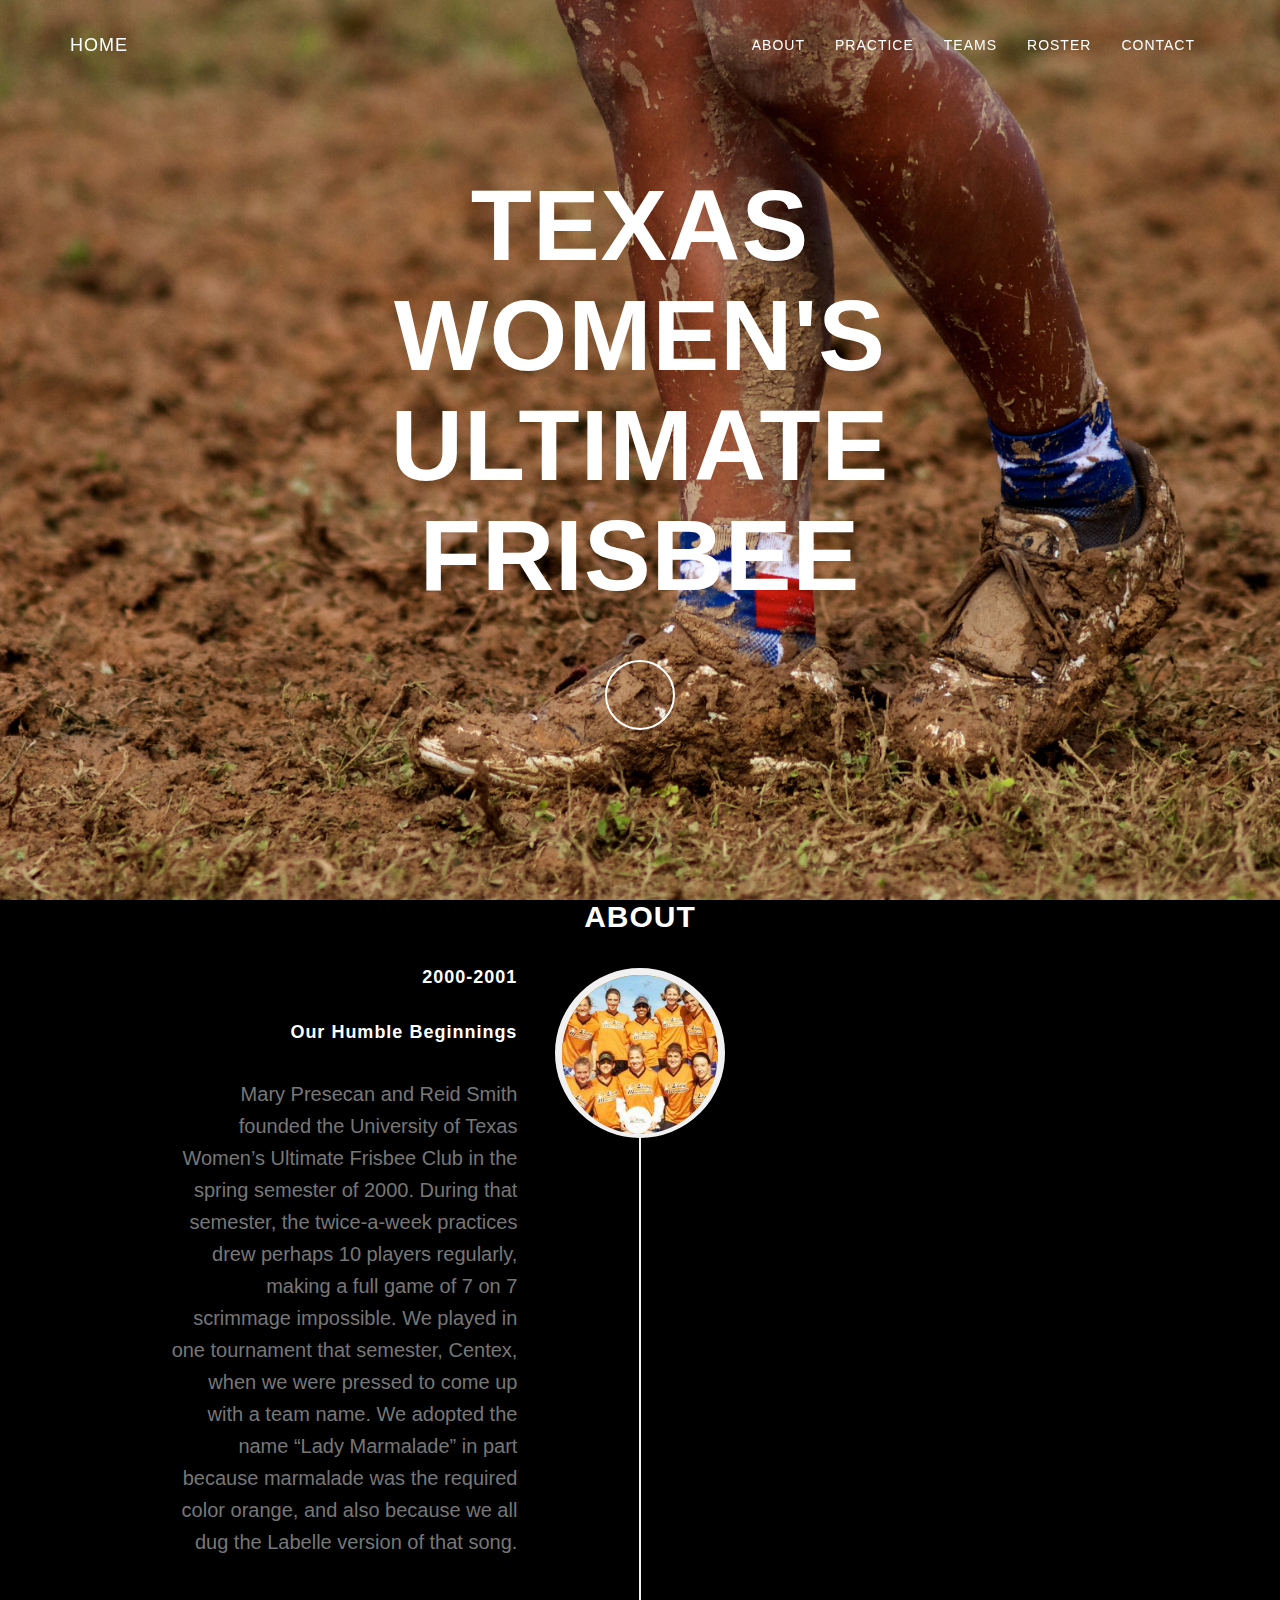
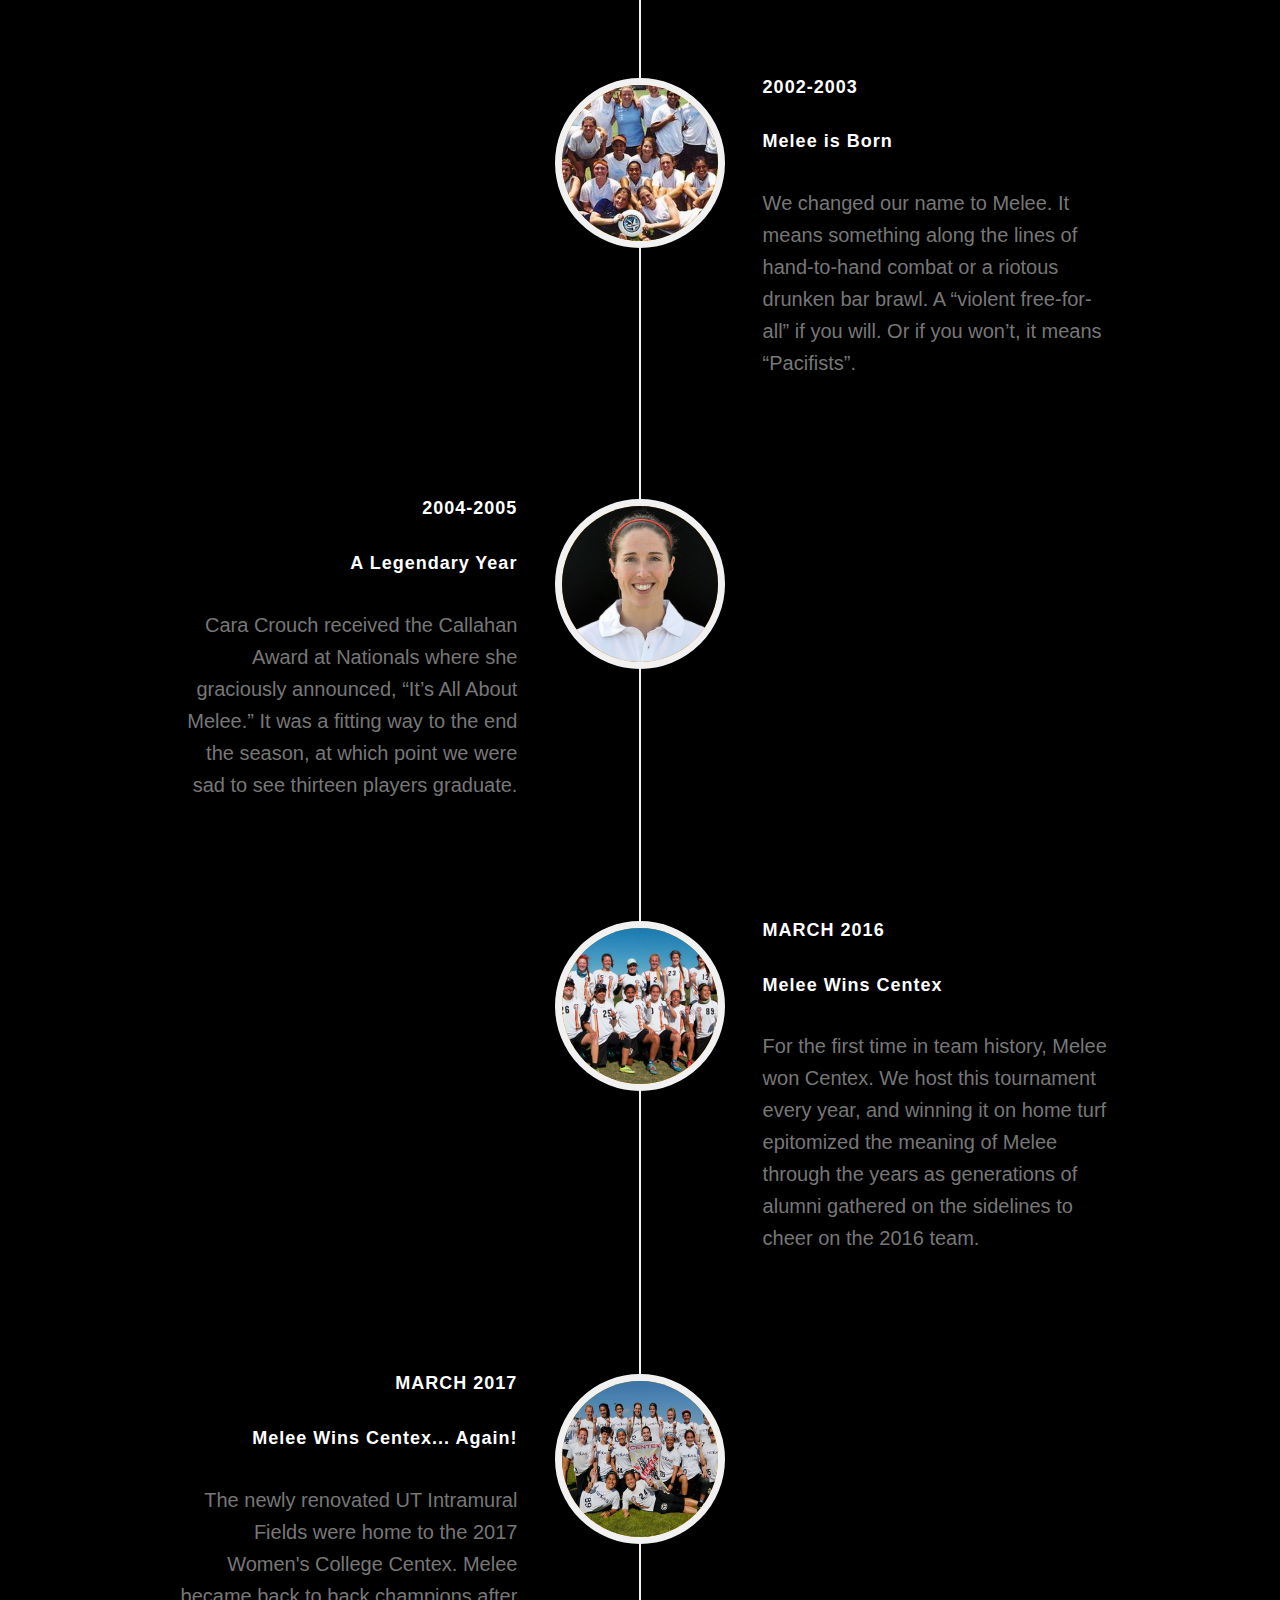
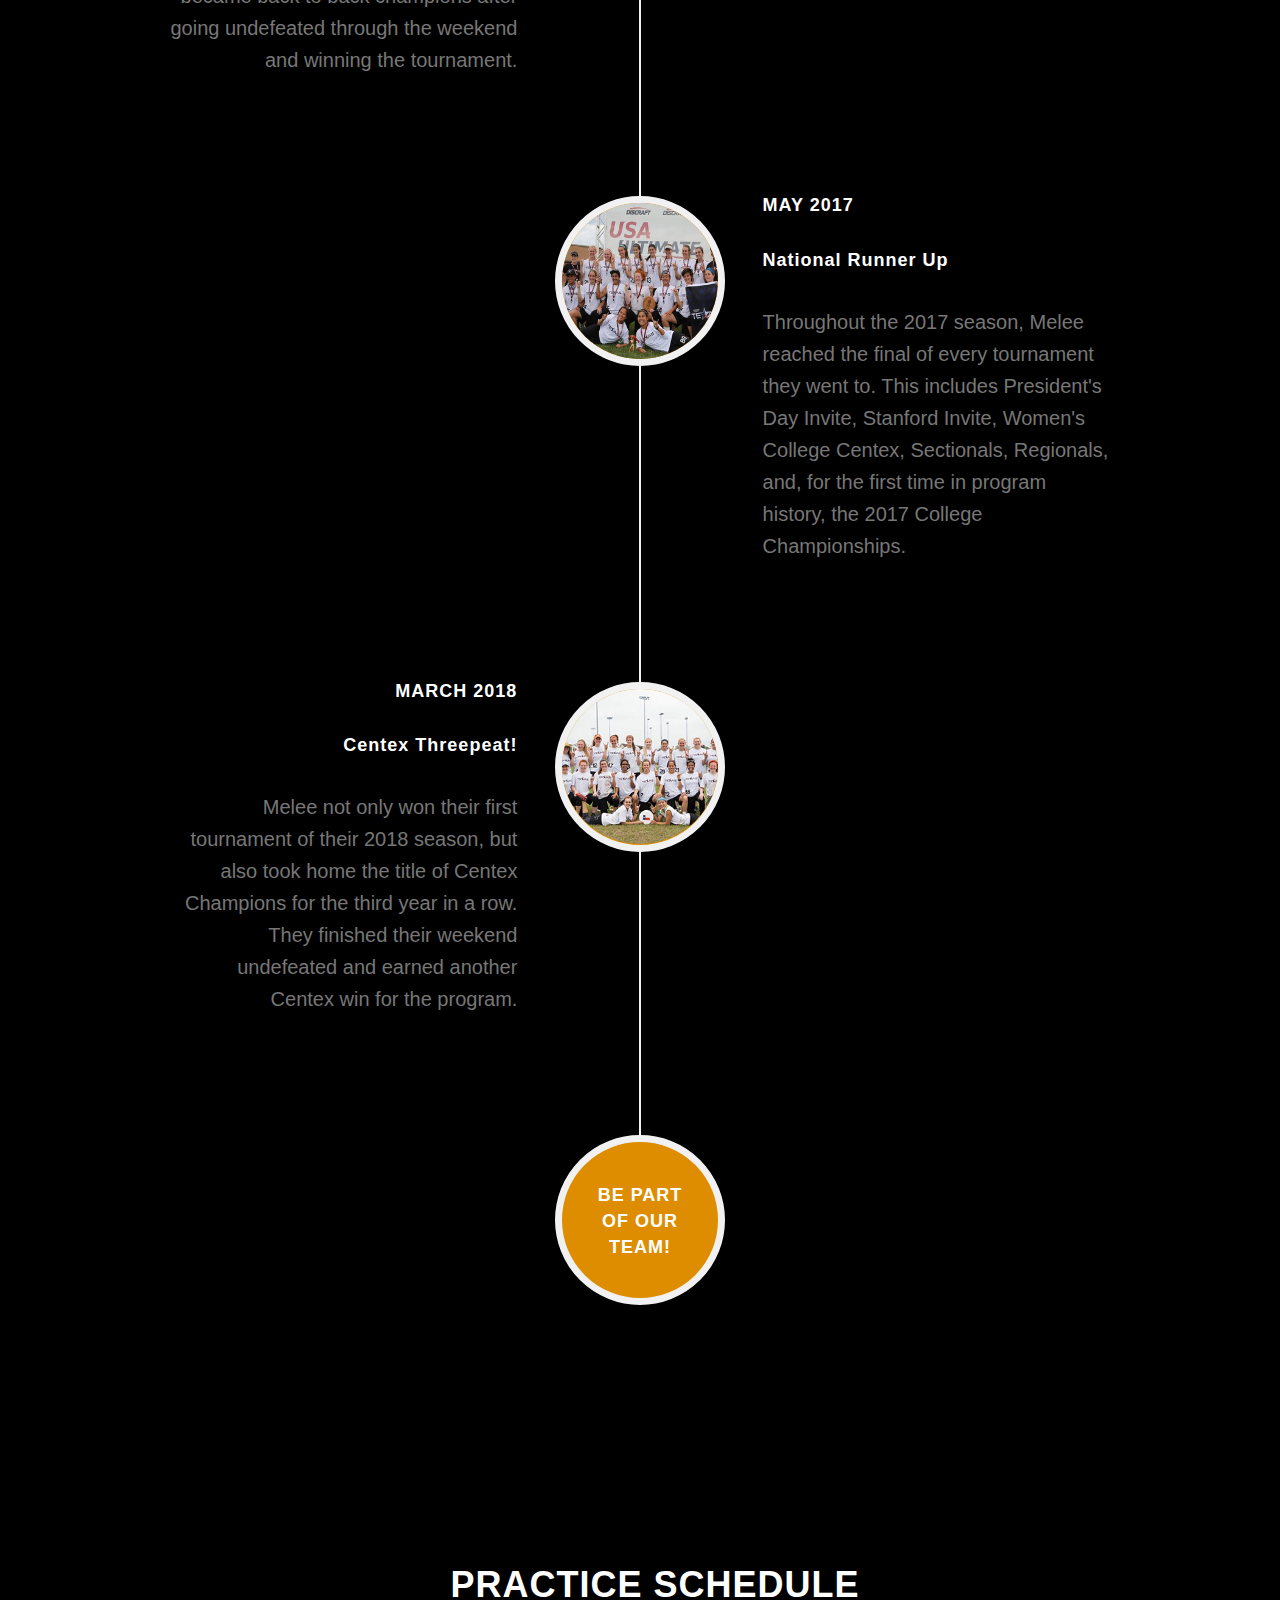
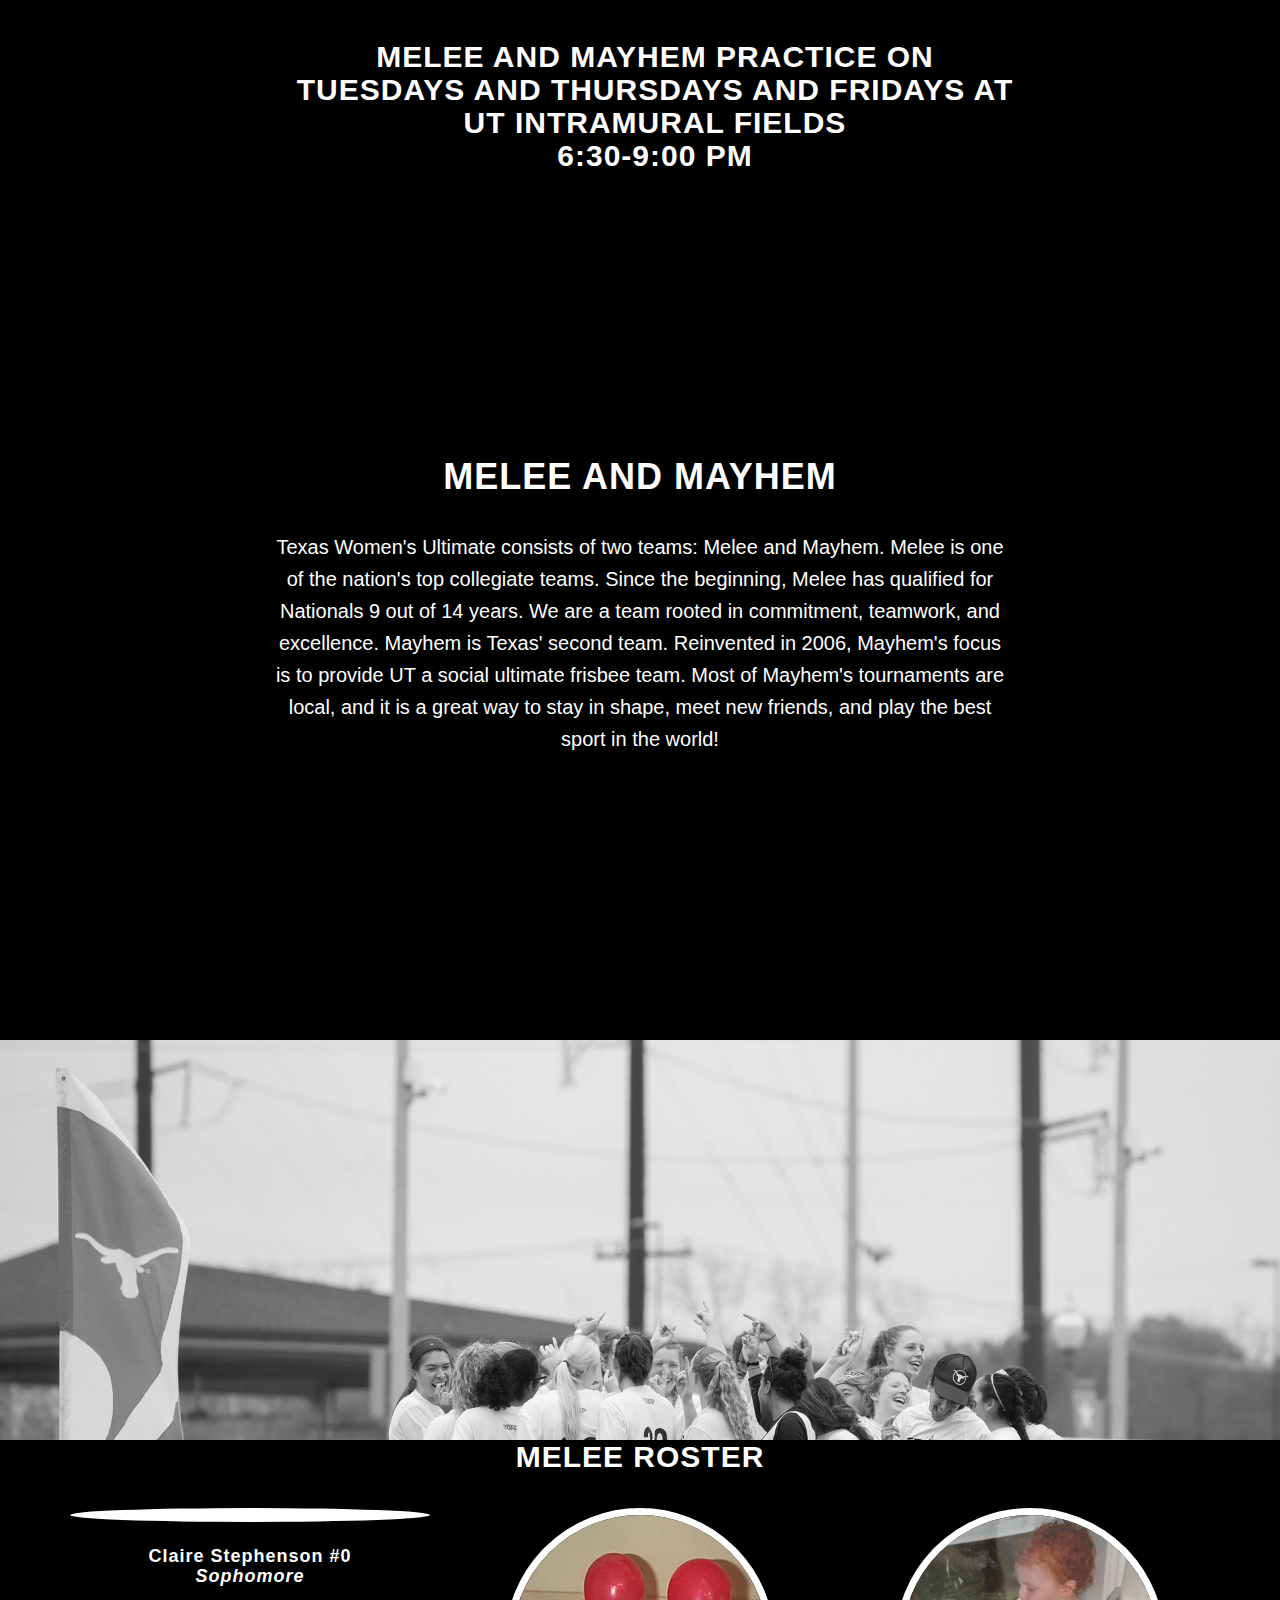
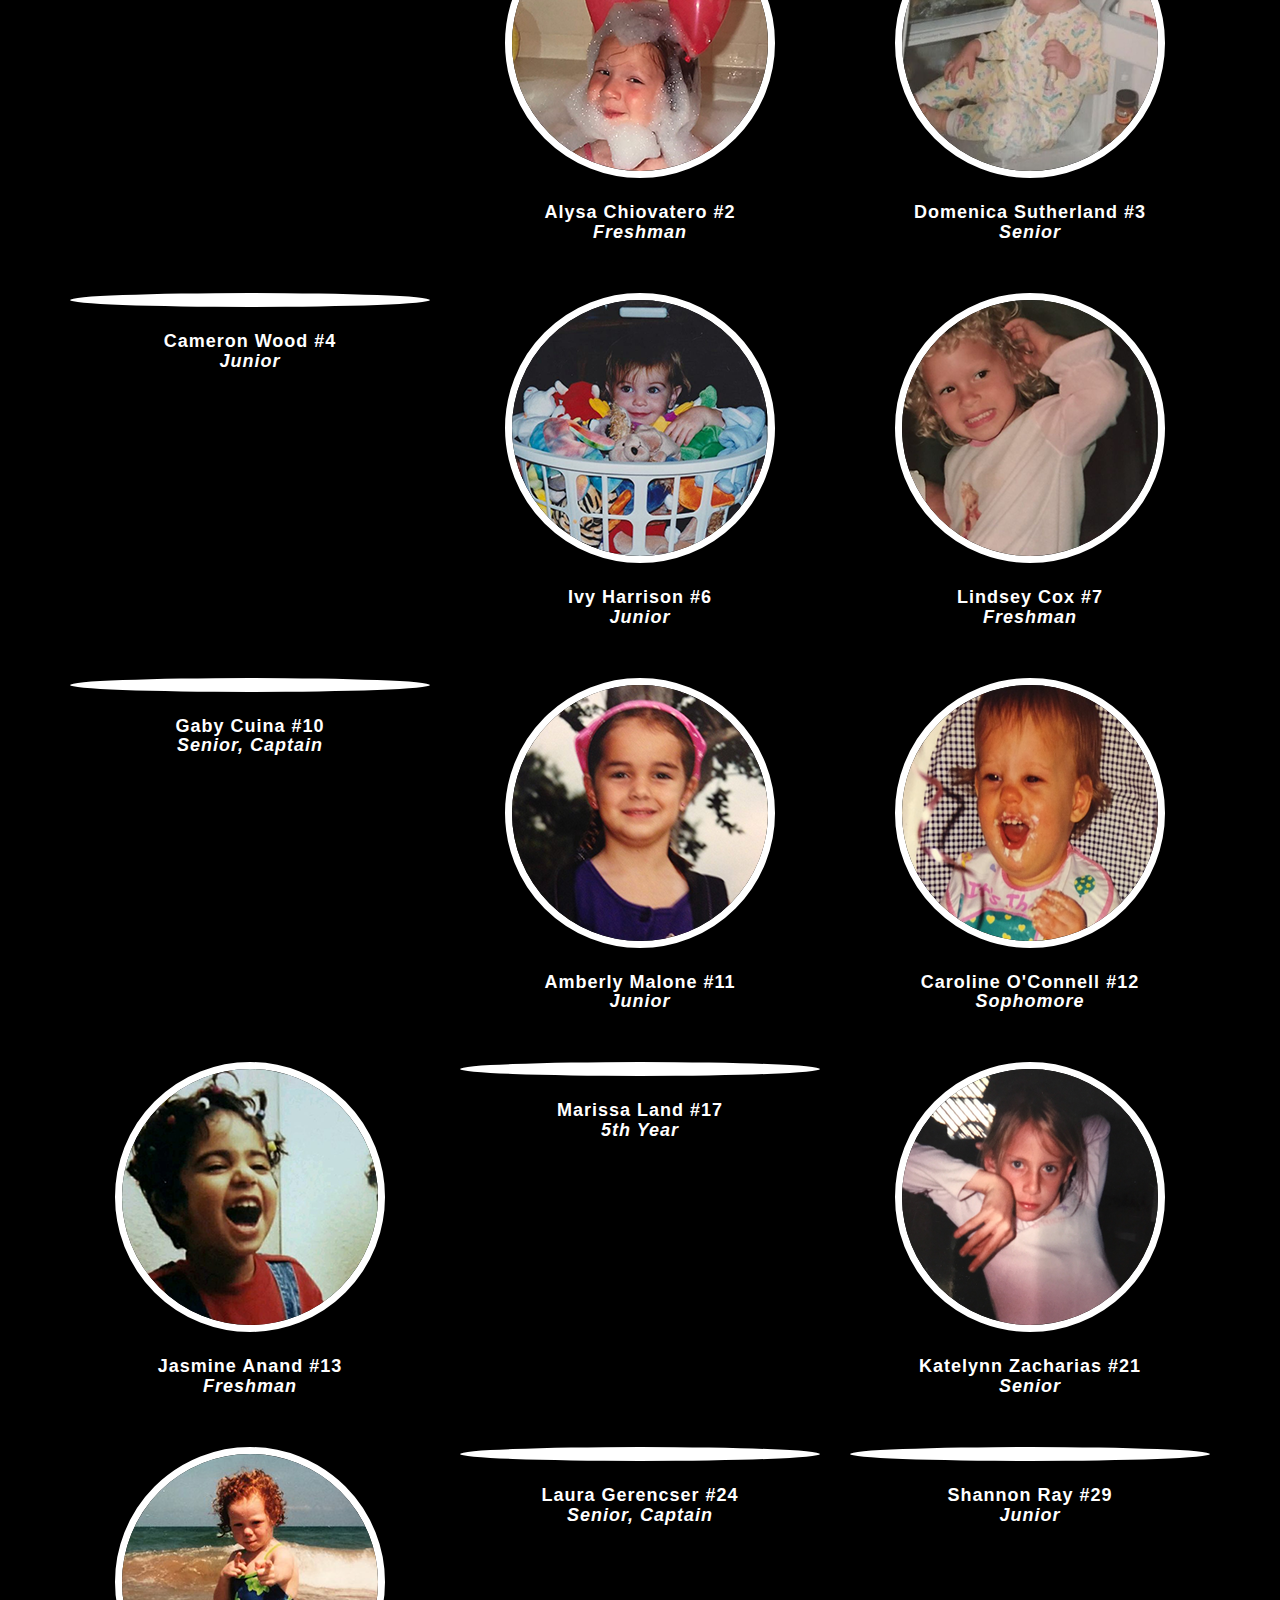
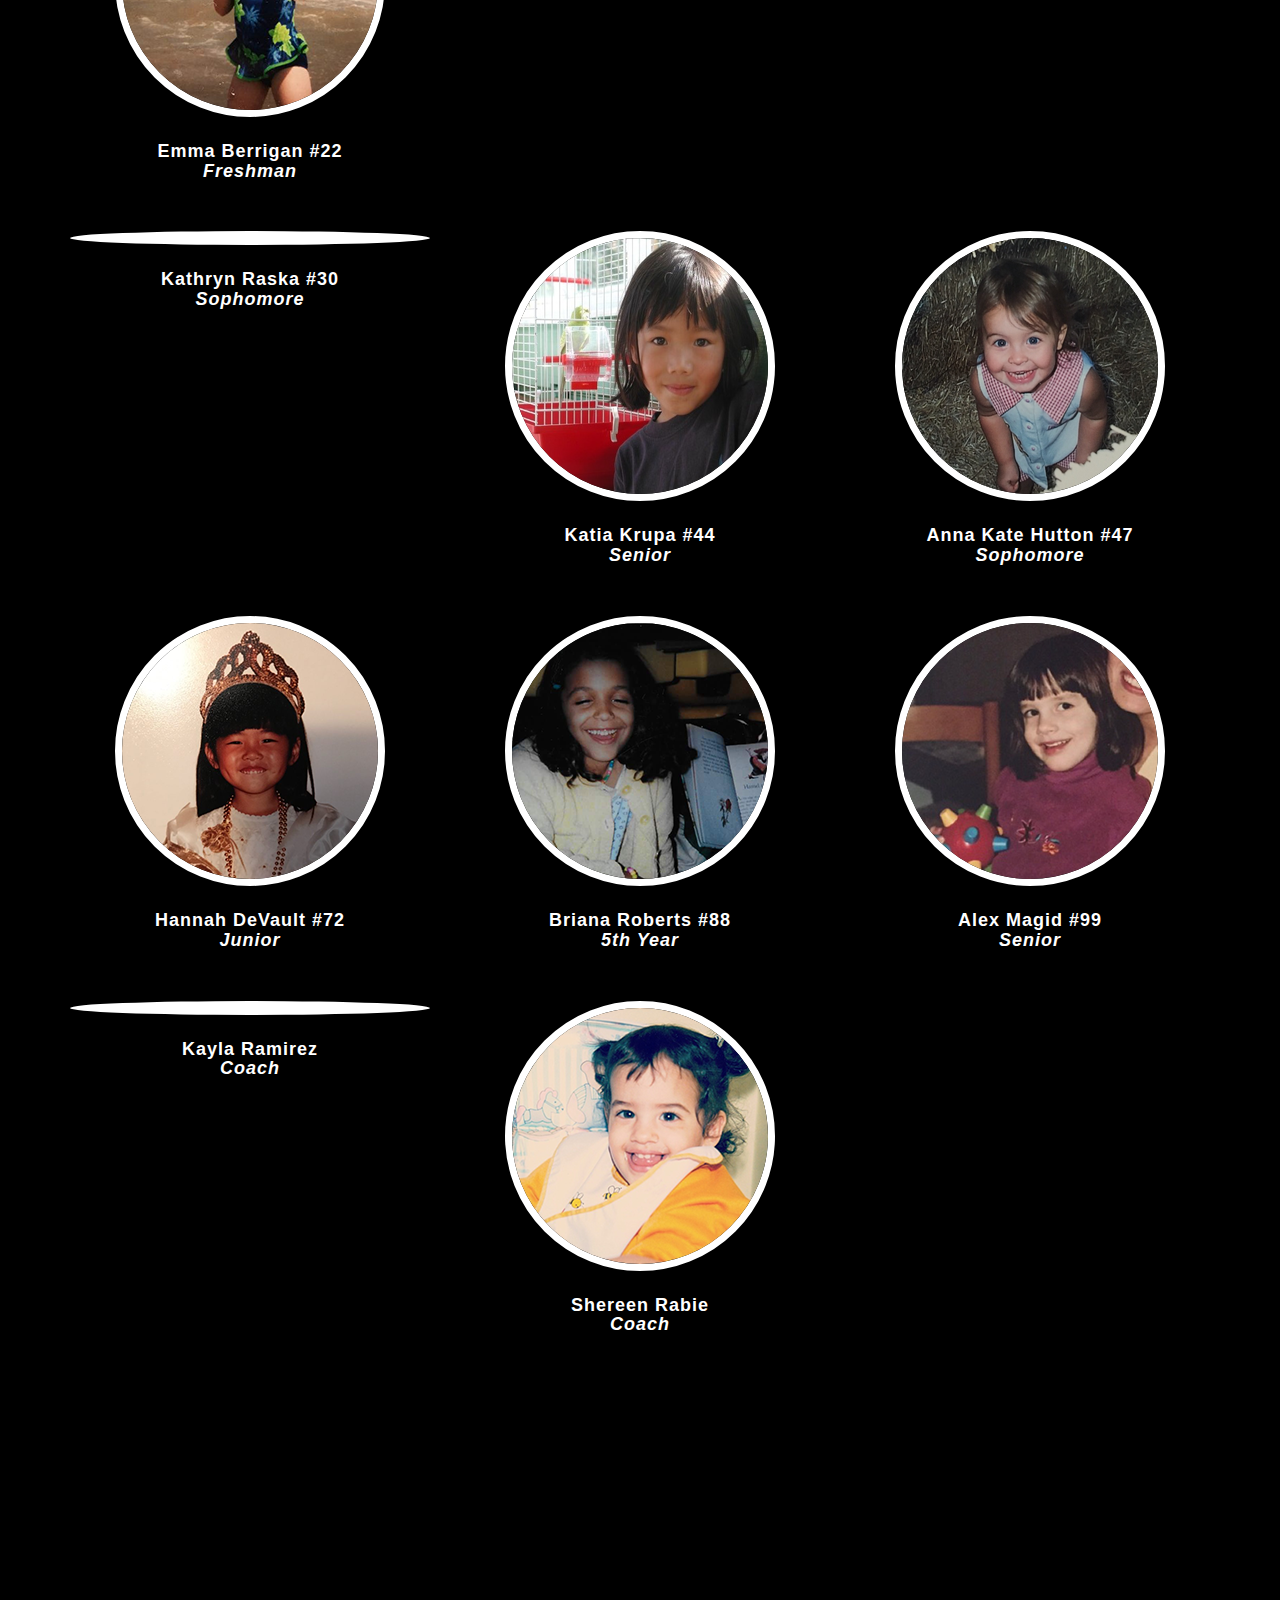
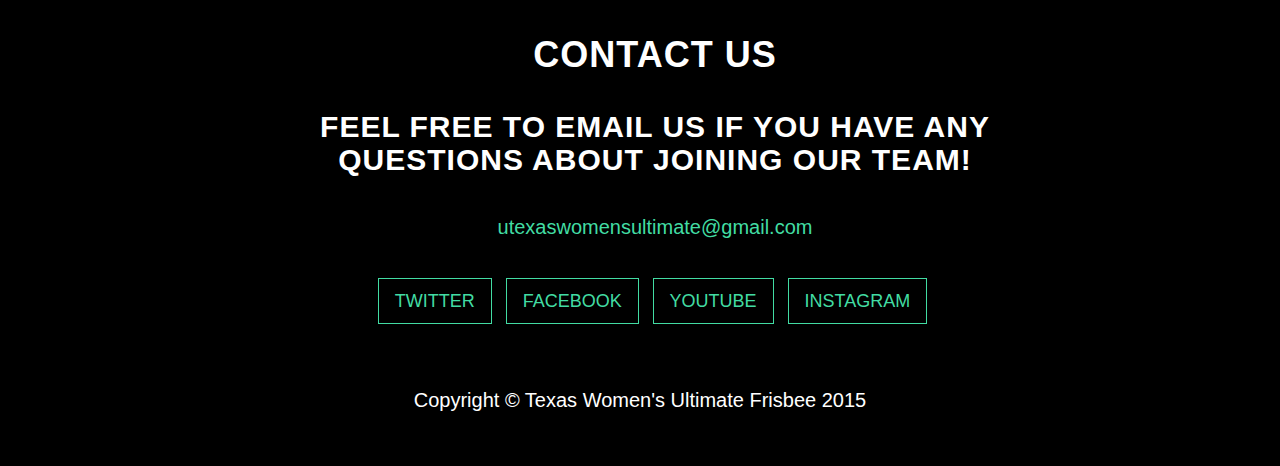
==== commit e84605cc: "[changed image and alex's year]" ====
--- a/index.html
+++ b/index.html
@@ -173,6 +173,20 @@
                         </li>
                         <li class="timeline-inverted">
                             <div class="timeline-image">
+                                <img class="img-circle img-responsive" src="img/about/meree.png" alt="">
+                            </div>
+                            <div class="timeline-panel">
+                                <div class="timeline-heading">
+                                    <h4>May 2017</h4>
+                                    <h4 class="subheading">National Runner Up</h4>
+                                </div>
+                                <div class="timeline-body">
+                                    <p class="text-muted">Throughout the 2017 season, Melee reached the final of every tournament they went to. This includes President's Day Invite, Stanford Invite, Women's College Centex, Sectionals, Regionals, and, for the first time in program history, the 2017 College Championships.</p>
+                                </div>
+                            </div>
+                        </li>
+                        <li>
+                            <div class="timeline-image">
                                 <img class="img-circle img-responsive" src="img/about/centex2018.png" alt="">
                             </div>
                             <div class="timeline-panel">
@@ -181,21 +195,7 @@
                                     <h4 class="subheading">Centex Threepeat!</h4>
                                 </div>
                                 <div class="timeline-body">
-                                    <p class="text-muted">Melee not only won their first tournament of the 2018 season, but became Centex Champions for the third year in a row. They finished the weekend undefeated, and earned another Centex win for the program.  </p>
-                                </div>
-                            </div>
-                        </li>
-                        <li class="timeline-inverted">
-                            <div class="timeline-image">
-                                <img class="img-circle img-responsive" src="img/about/meree.png" alt="">
-                            </div>
-                            <div class="timeline-panel">
-                                <div class="timeline-heading">
-                                    <h4>May 2017</h4>
-                                    <h4 class="subheading">National Runner Up</h4>
-                                </div>
-                                <div class="timeline-body">
-                                    <p class="text-muted">Throughout the 2017 season, Melee reached the final of every tournament they went to. This includes President's Day Invite, Stanford Invite, Women's College Centex, Sectionals, Regionals, and, for the first time in program history, the 2017 College Championships.</p>
+                                    <p class="text-muted">Melee not only won their first tournament of their 2018 season, but also took home the title of Centex Champions for the third year in a row. They finished their weekend undefeated and earned another Centex win for the program.</p>
                                 </div>
                             </div>
                         </li>
@@ -290,7 +290,7 @@
                 <div class="col-sm-4">
                     <div class="team-member">
                         <img src="img/roster/melee/linzbb.png" class="img-responsive img-circle" alt=""
-                        onmouseover="this.src='img/roster/melee/linzbpng'" onmouseout="this.src='img/roster/melee/linzbb.png'" />
+                        onmouseover="this.src='img/roster/melee/linz.png'" onmouseout="this.src='img/roster/melee/linzbb.png'" />
                         <h4> Lindsey Cox #7 <br><i>Freshman</i></br></h4>
                     </div>
                 </div>
@@ -356,7 +356,7 @@
                 </div>
                 <div class="col-sm-4">
                     <div class="team-member">
-                        <img src="img/roster/melee/shannonbb.png" class="img-responsive img-circle" alt=""onmouseover="this.src='img/roster/melee/shannonbb.png'" onmouseout="this.src='img/roster/melee/shannonbb.png'" />
+                        <img src="img/roster/melee/shannonbb.png" class="img-responsive img-circle" alt=""onmouseover="this.src='img/roster/melee/shannon.png'" onmouseout="this.src='img/roster/melee/shannonbb.png'" />
                         <h4> Shannon Ray #29 <br><i>Junior</i></br></h4>
                     </div>
                 </div>
@@ -365,7 +365,7 @@
                 <div class="col-sm-4">
                     <div class="team-member">
                         <img src="img/roster/melee/raskabb.png" class="img-responsive img-circle" alt=""
-                        onmouseover="this.src='img/roster/melee/raskabb.png'" onmouseout="this.src='img/roster/melee/raskabb.png'" />
+                        onmouseover="this.src='img/roster/melee/raska.png'" onmouseout="this.src='img/roster/melee/raskabb.png'" />
                         <h4> Kathryn Raska #30 <br><i>Sophomore</i></br></h4>
                     </div>
                 </div>
@@ -379,8 +379,8 @@
                 <div class="col-sm-4">
                     <div class="team-member">
                         <img src="img/roster/melee/akbaby.png" class="img-responsive img-circle" alt=""
-                        onmouseover="this.src='img/roster/melee/ak.png'" onmouseout="this.src='img/roster/melee/.png'" />
-                        <h4> Anna Kae Hutton #47 <br><i>Sophomore</i></br></h4>
+                        onmouseover="this.src='img/roster/melee/ak.png'" onmouseout="this.src='img/roster/melee/akbaby.png'" />
+                        <h4> Anna Kate Hutton #47 <br><i>Sophomore</i></br></h4>
                     </div>
                 </div>
             </div>
@@ -404,7 +404,7 @@
                     <div class="team-member">
                         <img src="img/roster/melee/alexbb.png" class="img-responsive img-circle" alt=""
                         onmouseover="this.src='img/roster/melee/alexulti.png'" onmouseout="this.src='img/roster/melee/alexbb.png'" />
-                        <h4> Alex Magid #99 <br><i>5th Year</i></br></h4>
+                        <h4> Alex Magid #99 <br><i>Senior</i></br></h4>
                     </div>
                 </div>
             </div>
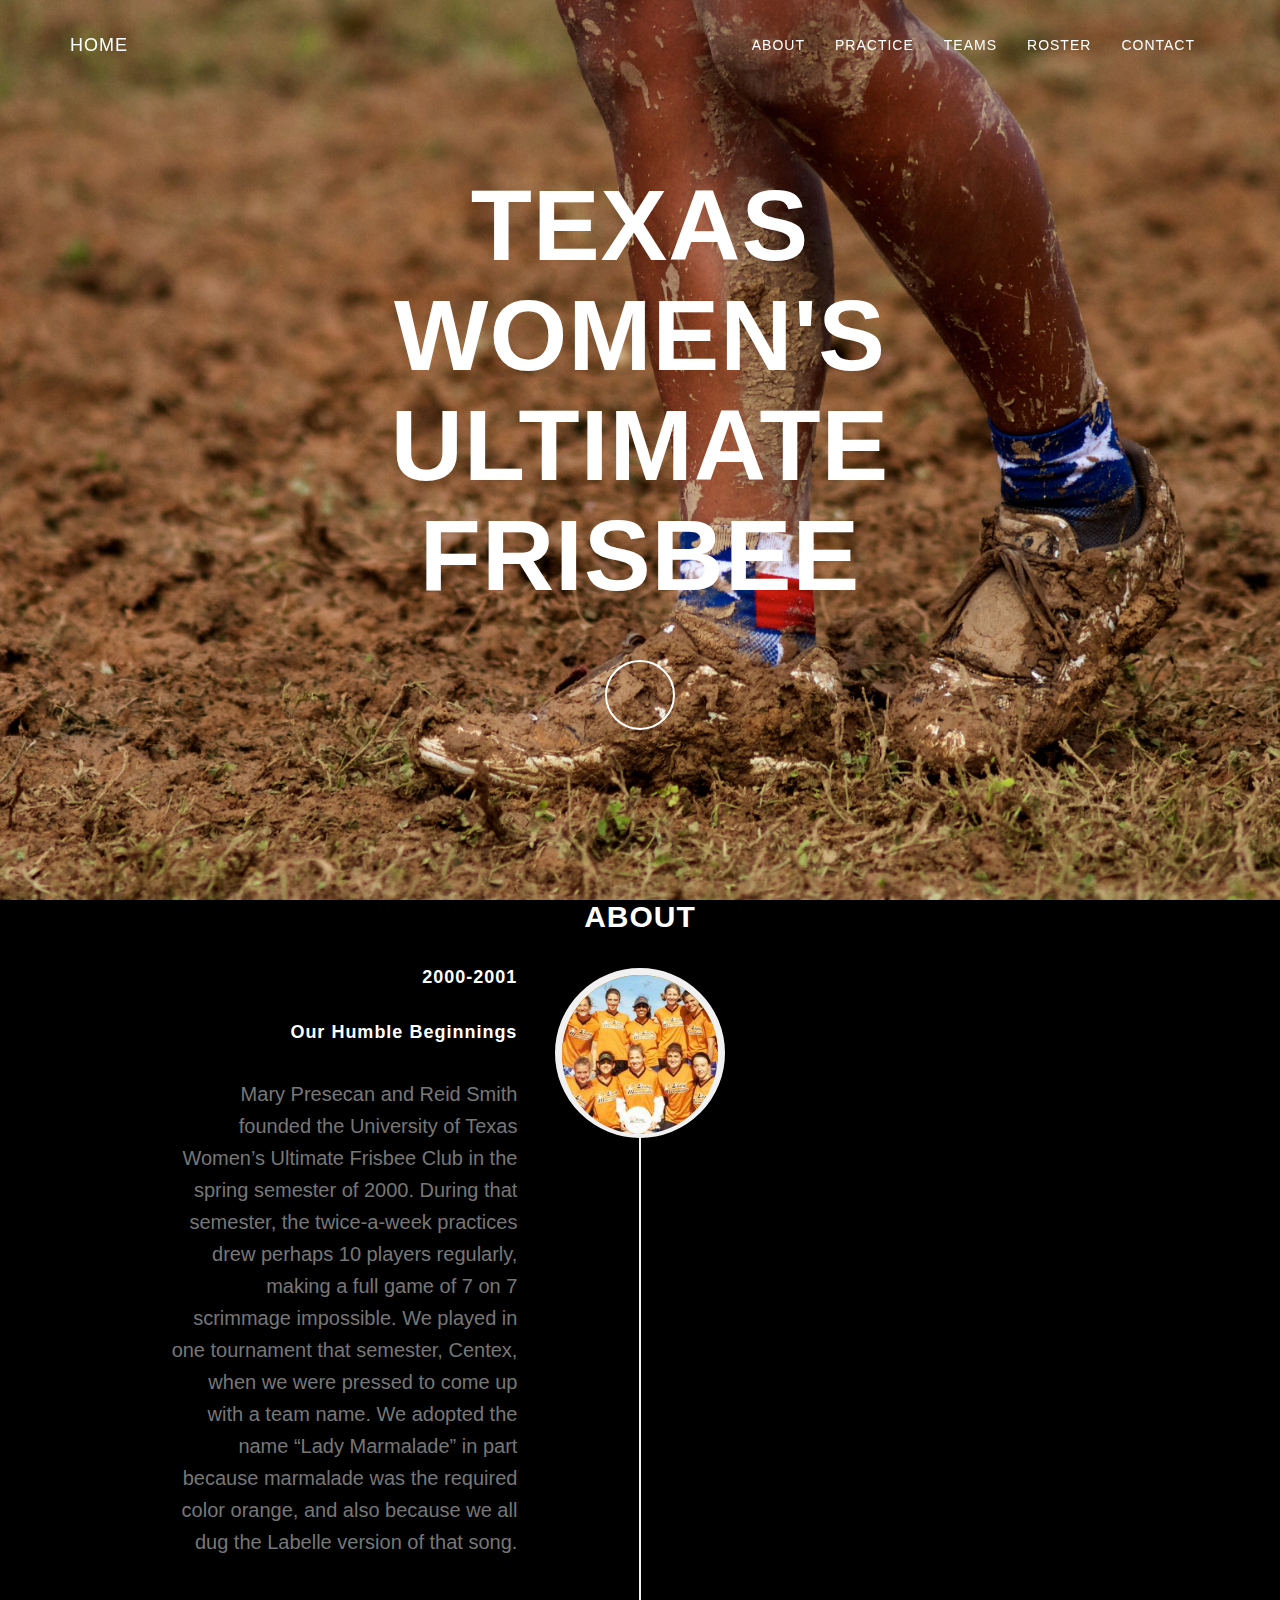
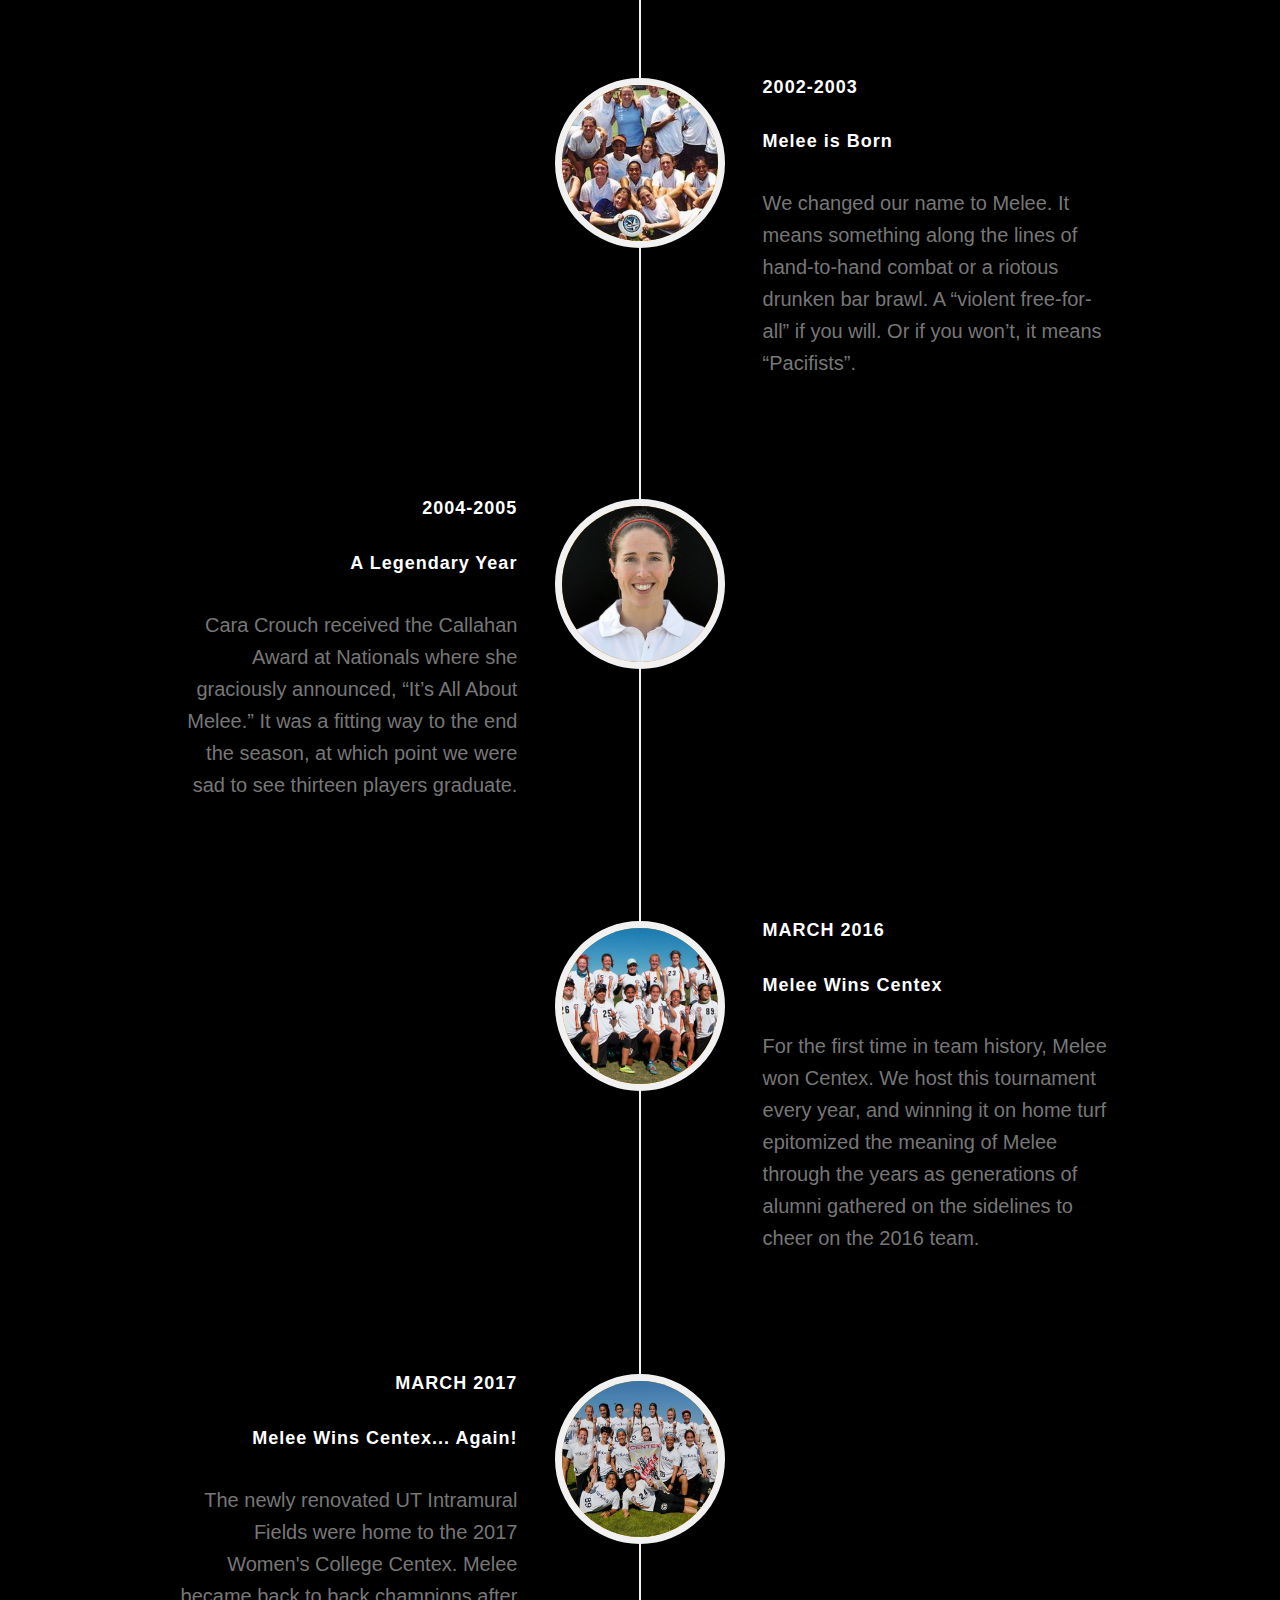
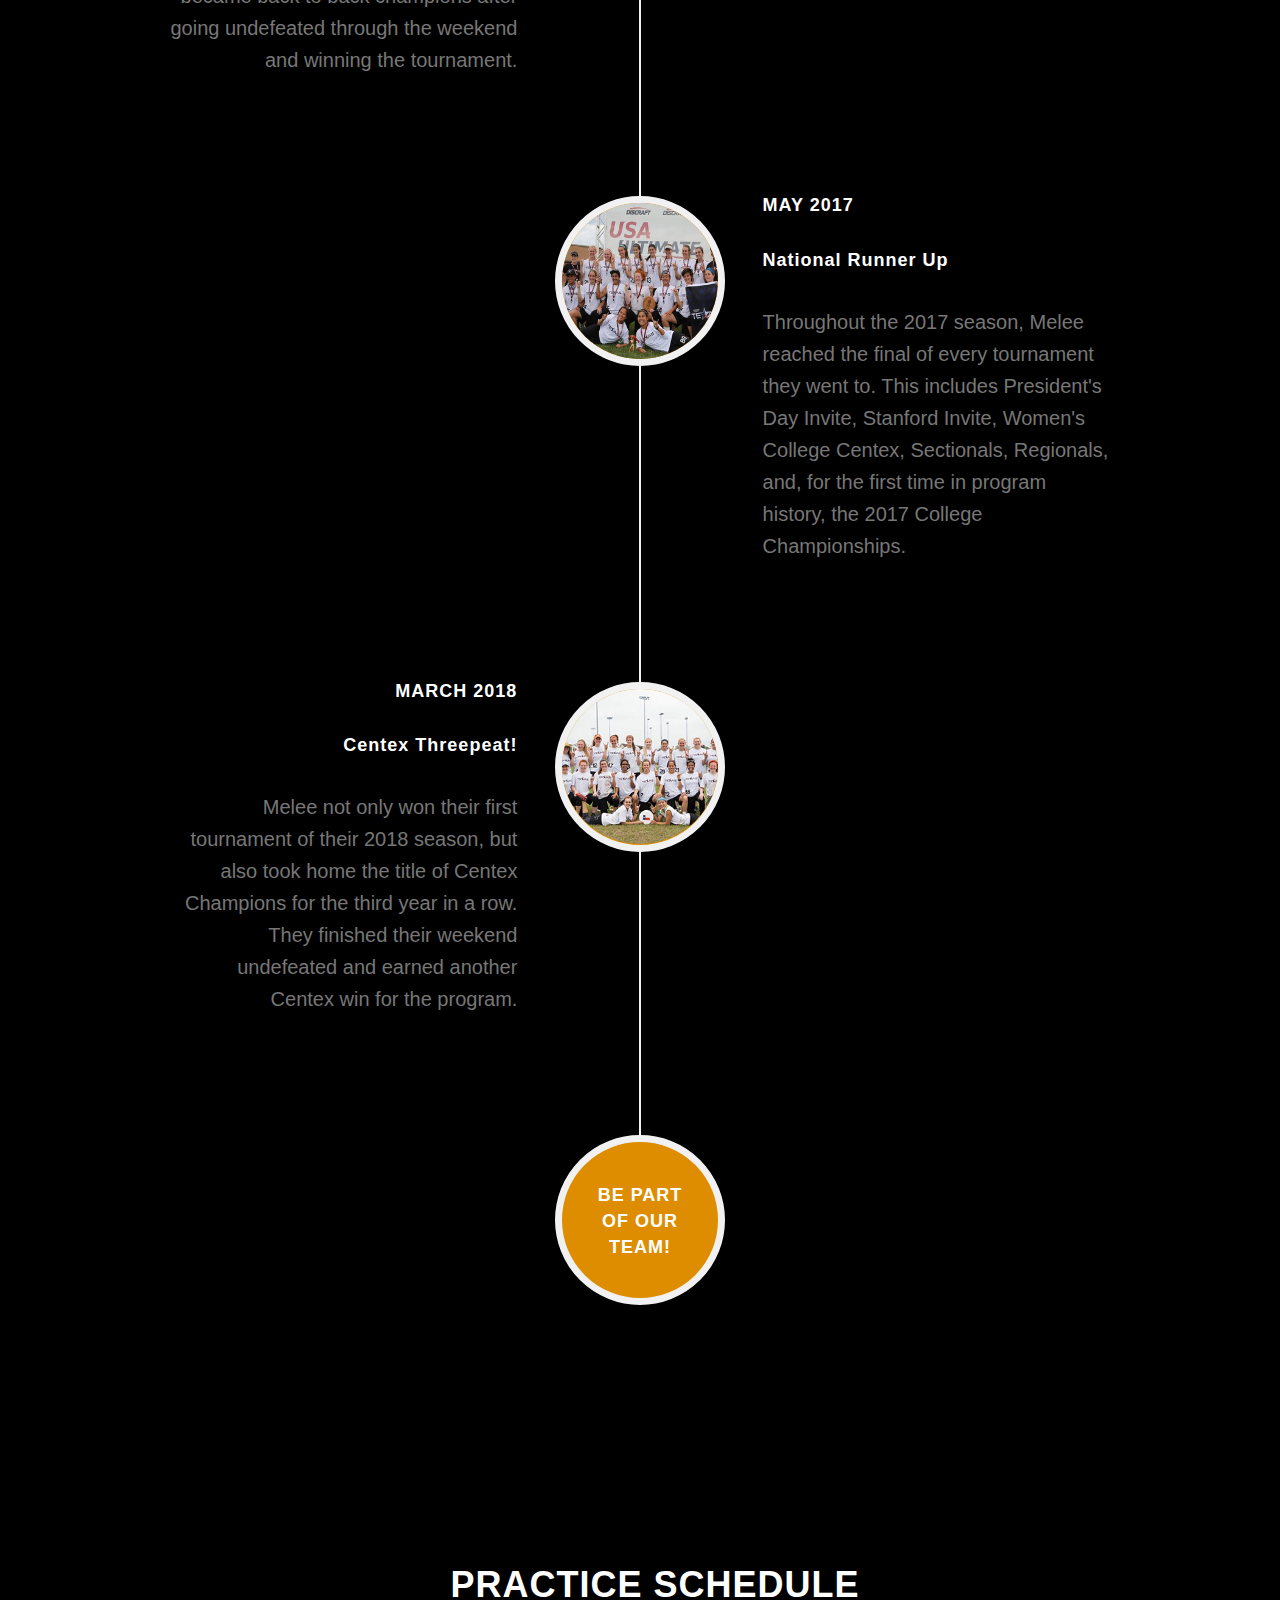
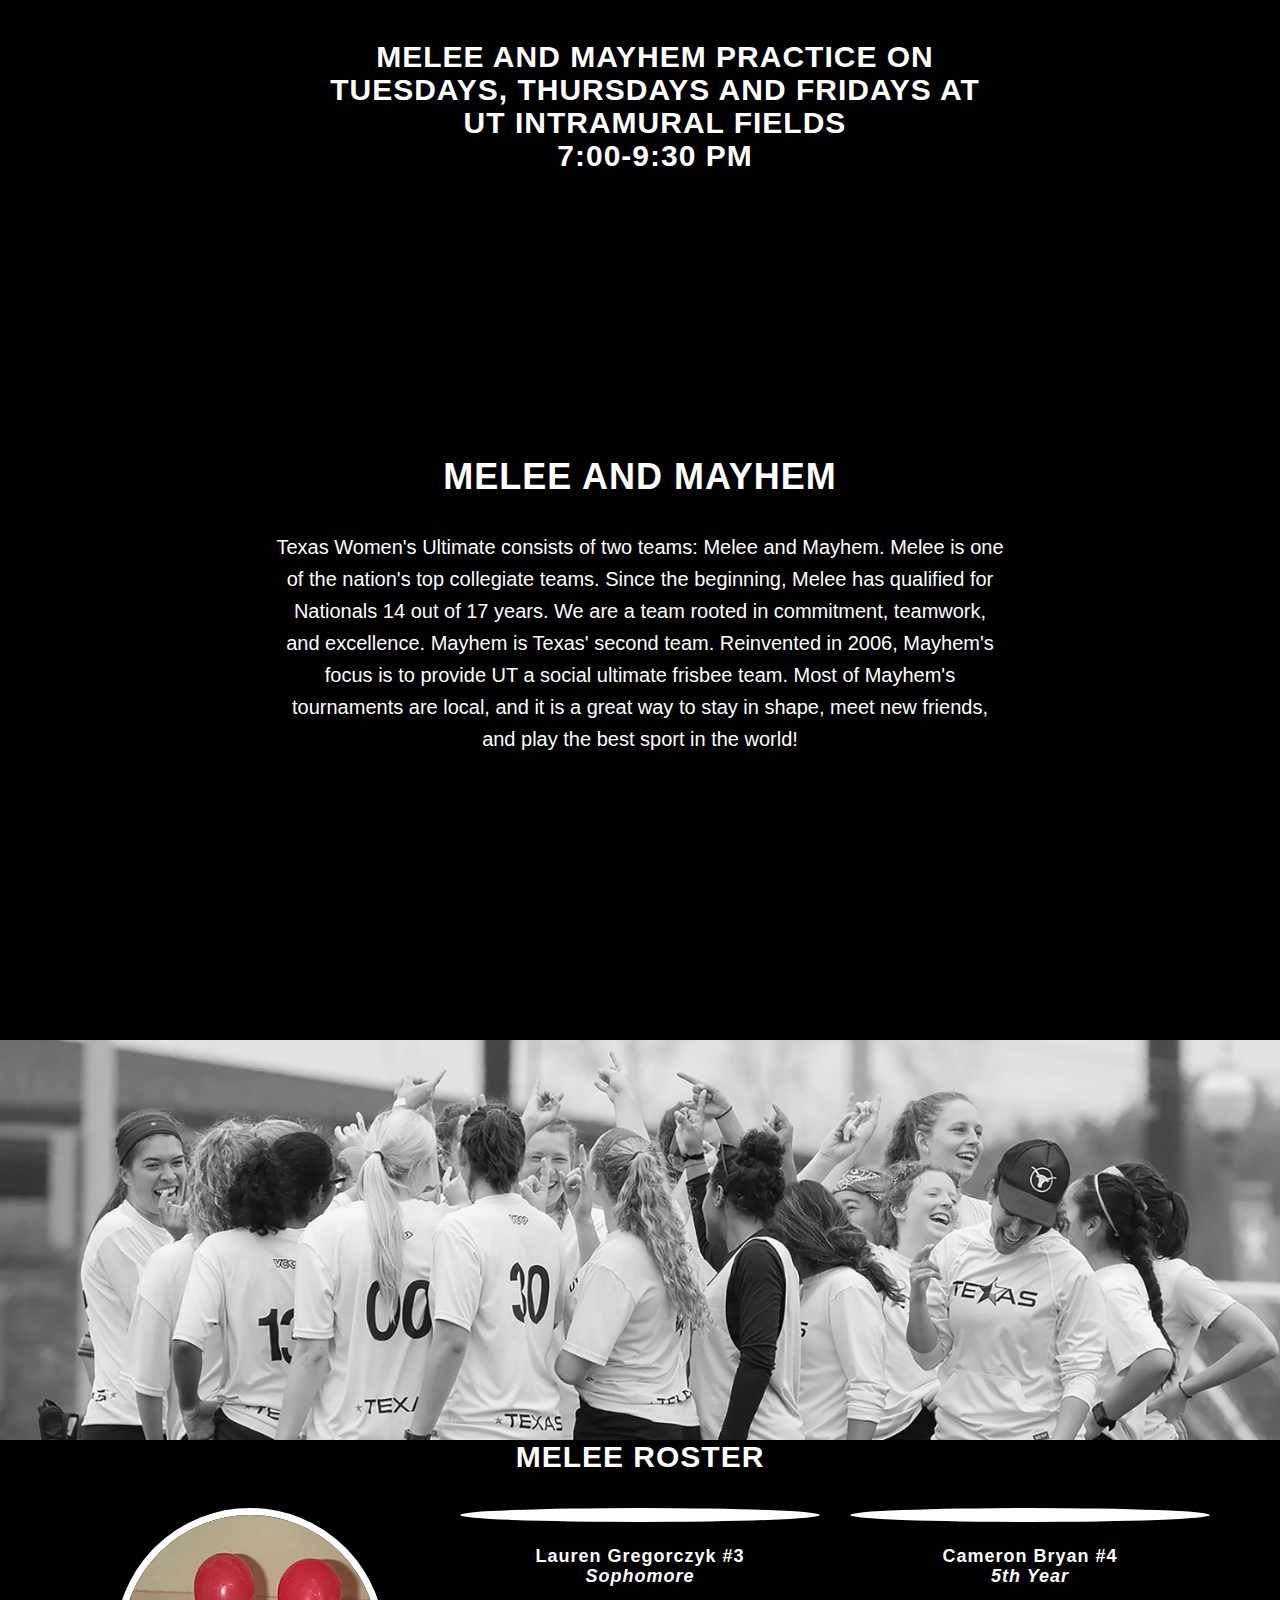
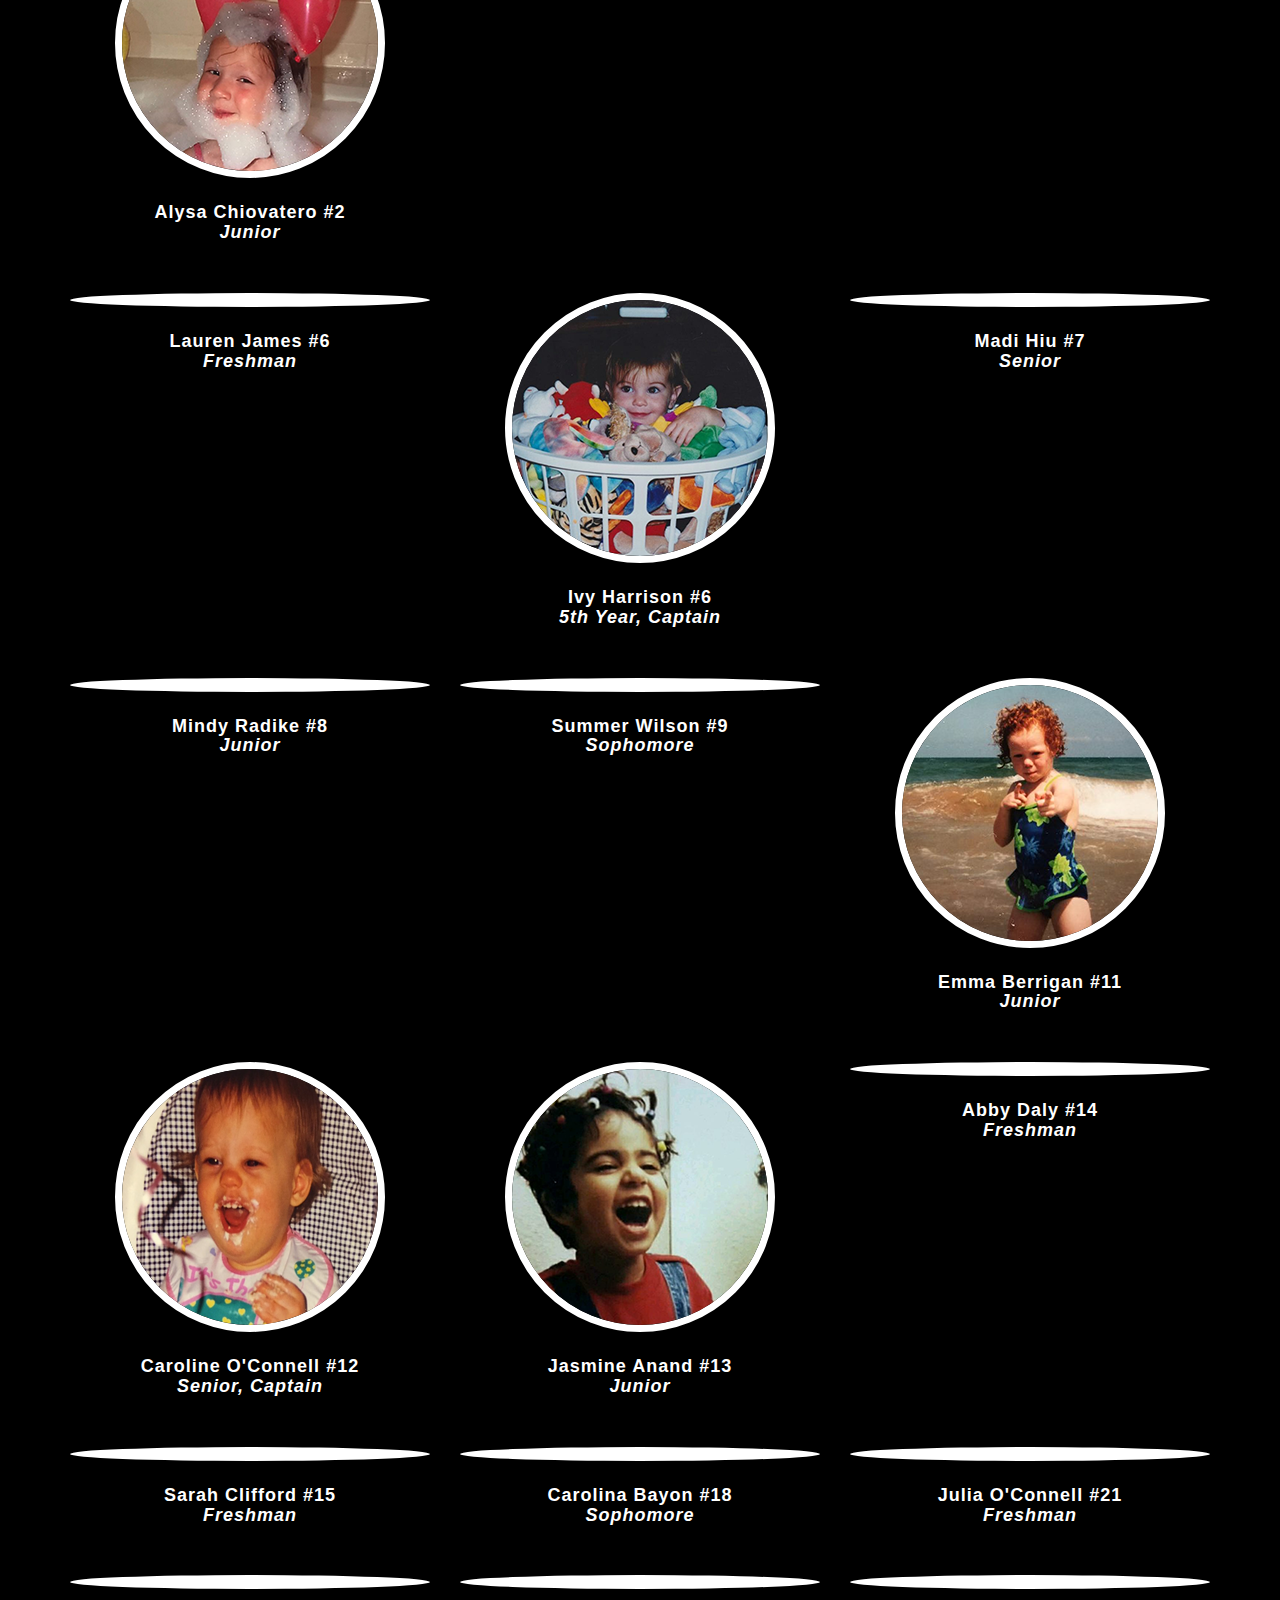
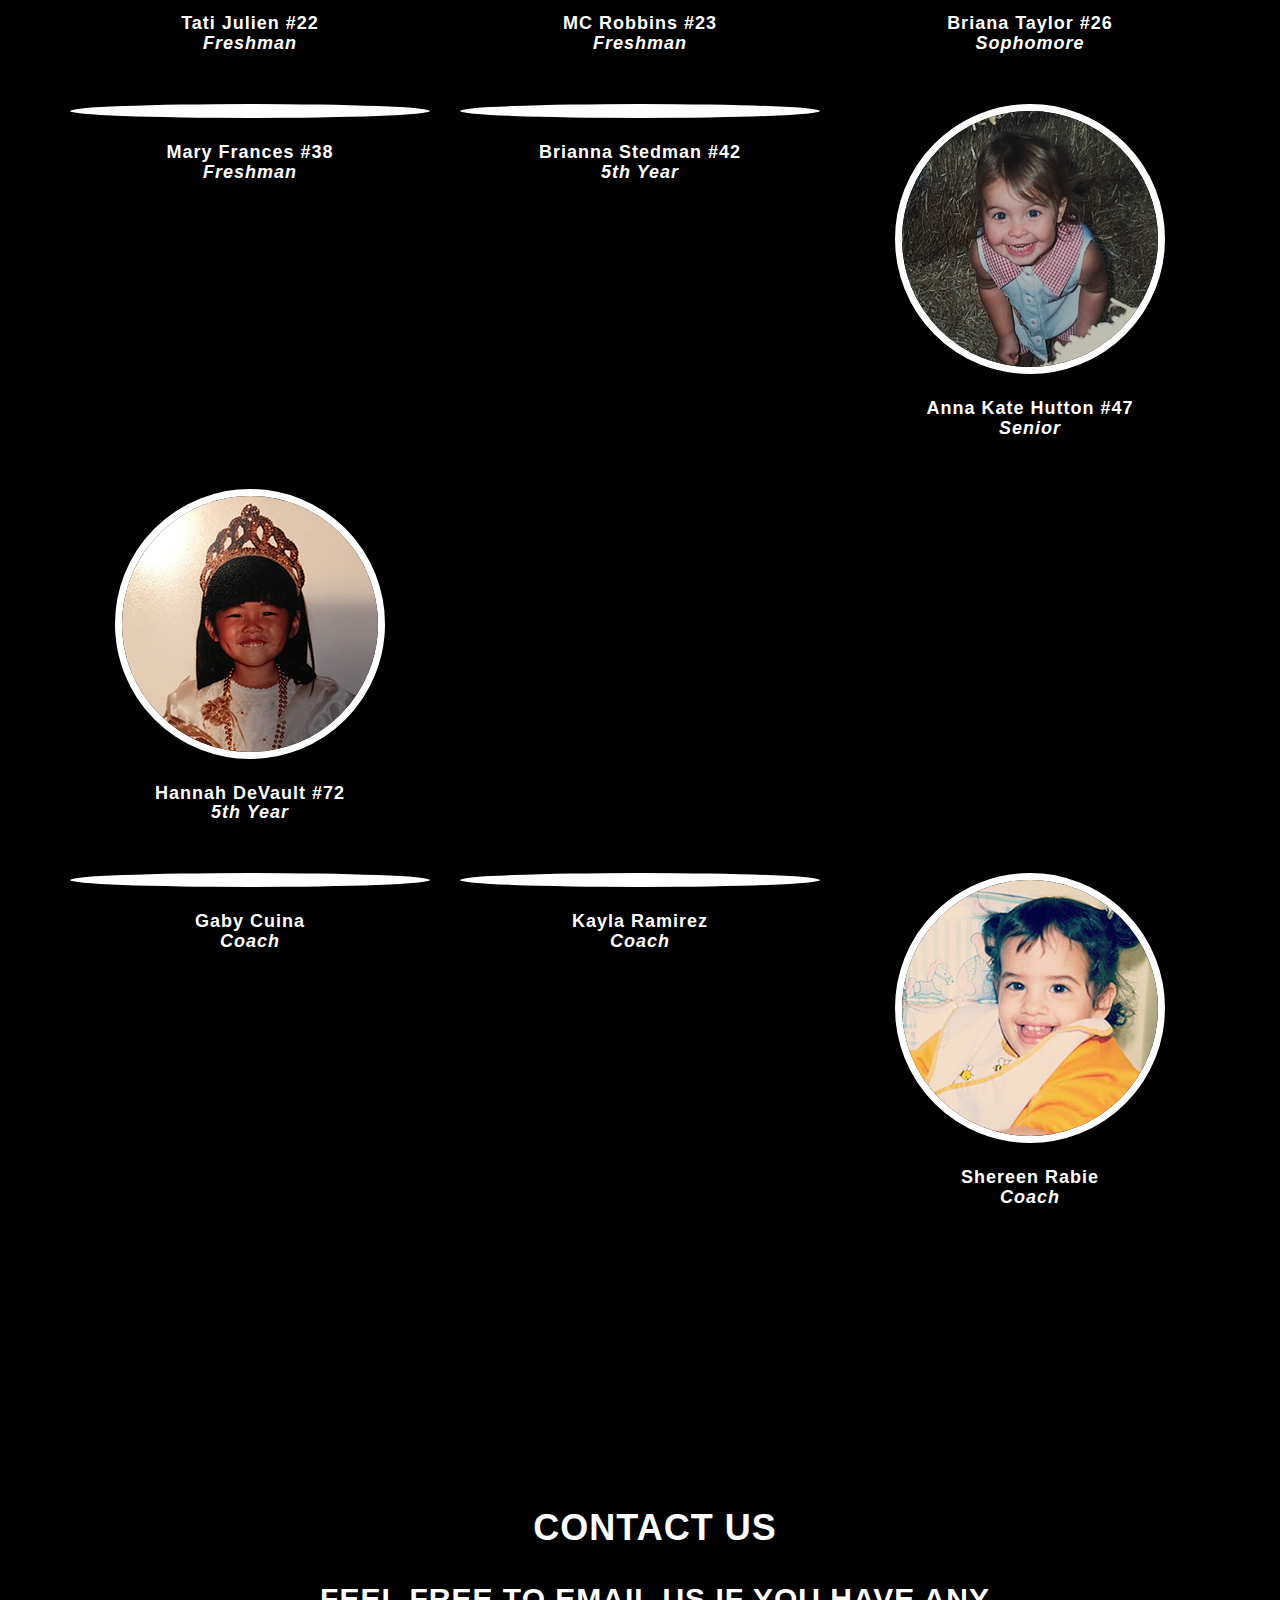
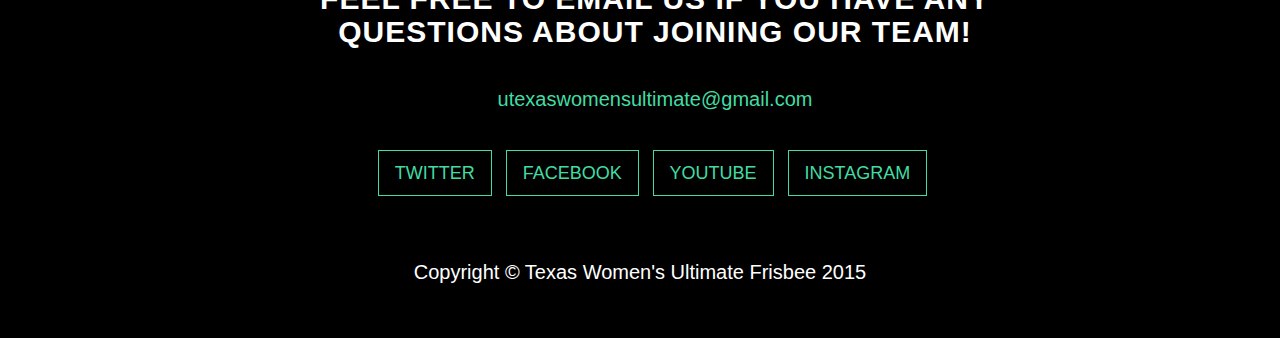
==== commit 902090c2: "[again]" ====
--- a/index.html
+++ b/index.html
@@ -219,7 +219,7 @@
             <div class="row">
                 <div class="col-md-8 col-md-offset-2">
                     <h1>Practice Schedule</h1>
-                    <h2>Melee and Mayhem practice on <br>Tuesdays and Thursdays and Fridays at <br>UT Intramural Fields <br> 6:30-9:00 PM </h2>
+                    <h2>Melee and Mayhem practice on <br>Tuesdays, Thursdays and Fridays at <br>UT Intramural Fields <br> 7:00-9:30 PM </h2>
                     </a>
                 </div>
             </div>
@@ -232,7 +232,7 @@
         <div class="container">
             <div class="col-lg-8 col-lg-offset-2">
             <h1>Melee and Mayhem</h1>
-            <p>Texas Women's Ultimate consists of two teams: Melee and Mayhem. Melee is one of the nation's top collegiate teams. Since the beginning, Melee has qualified for Nationals 9 out of 14 years. We are a team rooted in commitment, teamwork, and excellence. Mayhem is Texas' second team. Reinvented in 2006, Mayhem's focus is to provide UT a social ultimate frisbee team. Most of Mayhem's tournaments are local, and it is a great way to stay in shape, meet new friends, and play the best sport in the world!</h3>
+            <p>Texas Women's Ultimate consists of two teams: Melee and Mayhem. Melee is one of the nation's top collegiate teams. Since the beginning, Melee has qualified for Nationals 14 out of 17 years. We are a team rooted in commitment, teamwork, and excellence. Mayhem is Texas' second team. Reinvented in 2006, Mayhem's focus is to provide UT a social ultimate frisbee team. Most of Mayhem's tournaments are local, and it is a great way to stay in shape, meet new friends, and play the best sport in the world!</h3>
             </p>
             </div>
         </div>
@@ -251,171 +251,188 @@
             <div class="row">
                 <div class="col-sm-4">
                     <div class="team-member">
-                        <img src="img/roster/melee/clairebaby.png" class="img-responsive img-circle" alt=""
-                        onmouseover="this.src='img/roster/melee/claireulti.png'" onmouseout="this.src='img/roster/melee/clairebaby.png'" />
-                        <h4> Claire Stephenson #0 <br><i>Sophomore</i></br></h4>
-                    </div>
-                </div>
-                <div class="col-sm-4">
-                    <div class="team-member">
                         <img src="img/roster/melee/alysabb.png" class="img-responsive img-circle" alt=""
                         onmouseover="this.src='img/roster/melee/alysa.png'" onmouseout="this.src='img/roster/melee/alysabb.png'" />
-                        <h4> Alysa Chiovatero #2 <br><i>Freshman</i></br></h4>
-                    </div>
-                </div>
-                <div class="col-sm-4">
-                    <div class="team-member">
-                       <img src="img/roster/melee/domcababy.png" class="img-responsive img-circle" alt=""
-                        onmouseover="this.src='img/roster/melee/dom.png'" onmouseout="this.src='img/roster/melee/domcababy.png'" />
-                        <h4> Domenica Sutherland #3 <br><i>Senior</i></br></h4>
-                    </div>
-                </div> 
-            </div>
-            <div class="row">
+                        <h4> Alysa Chiovatero #2 <br><i>Junior</i></br></h4>
+                    </div>
+                </div>
+                <div class="col-sm-4">
+                    <div class="team-member">
+                        <img src="img/roster/melee/laurenbb.png" class="img-responsive img-circle" alt=""
+                        onmouseover="this.src='img/roster/melee/lauren.png'" onmouseout="this.src='img/roster/melee/laurenbb.png'" />
+                        <h4> Lauren Gregorczyk #3 <br><i>Sophomore</i></br></h4>
+                    </div>
+                </div>
                 <div class="col-sm-4">
                     <div class="team-member">
                        <img src="img/roster/melee/cameronbaby.png" class="img-responsive img-circle" alt=""
                         onmouseover="this.src='img/roster/melee/cam.png'" onmouseout="this.src='img/roster/melee/cameronbaby.png'" />
-                        <h4> Cameron Wood #4 <br><i>Junior</i></br></h4>
-                    </div>
-                </div>
-                <div class="col-sm-4">
-                    <div class="team-member">
-                        <img src="img/roster/melee/ivybb.png" class="img-responsive img-circle" alt=""
+                        <h4> Cameron Bryan #4 <br><i>5th Year</i></br></h4>
+                    </div>
+                </div> 
+            </div>
+            <div class="row">
+                <div class="col-sm-4">
+                    <div class="team-member">
+                       <img src="img/roster/melee/LJbb.png" class="img-responsive img-circle" alt=""
+                        onmouseover="this.src='img/roster/melee/LJbb.png'" onmouseout="this.src='img/roster/melee/LJbb.png'" />
+                        <h4> Lauren James #6 <br><i>Freshman</i></br></h4>
+                    </div>
+                </div>
+                <div class="col-sm-4">
+                    <div class="team-member">
+                       <img src="img/roster/melee/ivybb.png" class="img-responsive img-circle" alt=""
                         onmouseover="this.src='img/roster/melee/ivy.png'" onmouseout="this.src='img/roster/melee/ivybb.png'" />
-                        <h4> Ivy Harrison #6 <br><i>Junior</i></br></h4>
-                    </div>
-                </div>
-
-                <div class="col-sm-4">
-                    <div class="team-member">
-                        <img src="img/roster/melee/linzbb.png" class="img-responsive img-circle" alt=""
-                        onmouseover="this.src='img/roster/melee/linz.png'" onmouseout="this.src='img/roster/melee/linzbb.png'" />
-                        <h4> Lindsey Cox #7 <br><i>Freshman</i></br></h4>
-                    </div>
-                </div>
-            </div>
-            <div class="row">
-                <div class="col-sm-4">
-                    <div class="team-member">
-                        <img src="img/roster/melee/gibbybaby.png" class="img-responsive img-circle" alt=""
-                        onmouseover="this.src='img/roster/melee/gibby.png'" onmouseout="this.src='img/roster/melee/gibbybaby.png'" />
-                        <h4> Gaby Cuina #10 <br><i>Senior, Captain</i></br></h4>
-                    </div>
-                </div>
-                <div class="col-sm-4">
-                    <div class="team-member">
-                        <img src="img/roster/melee/amberbb.png" class="img-responsive img-circle" alt=""
-                        onmouseover="this.src='img/roster/melee/amberulti.png'" onmouseout="this.src='img/roster/melee/amberbb.png'" />
-                        <h4> Amberly Malone #11 <br><i>Junior</i></br></h4>
-                    </div>
-                </div>
+                        <h4> Ivy Harrison #6 <br><i>5th Year, Captain</i></br></h4>
+                    </div>
+                </div>
+                <div class="col-sm-4">
+                    <div class="team-member">
+                        <img src="img/roster/melee/madibb.png" class="img-responsive img-circle" alt=""
+                        onmouseover="this.src='img/roster/melee/madi.png'" onmouseout="this.src='img/roster/melee/madibb.png'" />
+                        <h4> Madi Hiu #7 <br><i>Senior</i></br></h4>
+                    </div>
+                </div>
+            </div>
+            <div class="row">
+                <div class="col-sm-4">
+                    <div class="team-member">
+                        <img src="img/roster/melee/mindybb.png" class="img-responsive img-circle" alt=""
+                        onmouseover="this.src='img/roster/melee/mindybb.png'" onmouseout="this.src='img/roster/melee/mindybb.png'" />
+                        <h4> Mindy Radike #8 <br><i>Junior</i></br></h4>
+                    </div>
+                </div>
+                <div class="col-sm-4">
+                    <div class="team-member">
+                        <img src="img/roster/melee/summerbb.png" class="img-responsive img-circle" alt=""
+                        onmouseover="this.src='img/roster/melee/summer.png'" onmouseout="this.src='img/roster/melee/summerbb.png'" />
+                        <h4> Summer Wilson #9 <br><i>Sophomore</i></br></h4>
+                    </div>
+                </div>
+                <div class="col-sm-4">
+                    <div class="team-member">
+                        <img src="img/roster/melee/emmabb.png" class="img-responsive img-circle" alt=""onmouseover="this.src='img/roster/melee/emma.png'" onmouseout="this.src='img/roster/melee/emmabb.png'" />
+                        <h4> Emma Berrigan #11 <br><i>Junior</i></br></h4>
+                    </div>
+                </div>
+            </div>
+            <div class="row">
                 <div class="col-sm-4">
                     <div class="team-member">
                         <img src="img/roster/melee/carlbaby.png" class="img-responsive img-circle" alt=""
                         onmouseover="this.src='img/roster/melee/carl.png'" onmouseout="this.src='img/roster/melee/carlbaby.png'" />
-                        <h4> Caroline O'Connell #12 <br><i>Sophomore</i></br></h4>
-                    </div>
-                </div>
-            </div>
-            <div class="row">
+                        <h4> Caroline O'Connell #12 <br><i>Senior, Captain</i></br></h4>
+                    </div>
+                </div>
                 <div class="col-sm-4">
                     <div class="team-member">
                         <img src="img/roster/melee/jasminebb.png" class="img-responsive img-circle" alt=""
                         onmouseover="this.src='img/roster/melee/jazulti.png'" onmouseout="this.src='img/roster/melee/jasminebb.png'" />
-                        <h4> Jasmine Anand #13 <br><i>Freshman</i></br></h4>
-                    </div>
-                </div>
-                <div class="col-sm-4">
-                    <div class="team-member">
-                        <img src="img/roster/melee/marissababy.png" class="img-responsive img-circle" alt=""
-                        onmouseover="this.src='img/roster/melee/marissa.png'" onmouseout="this.src='img/roster/melee/marissababy.png'" />
-                        <h4> Marissa Land #17 <br><i>5th Year</i></br></h4>
-                    </div>
-                </div>
-                <div class="col-sm-4">
-                    <div class="team-member">
-                        <img src="img/roster/melee/katbaby1.png" class="img-responsive img-circle" alt=""
-                        onmouseover="this.src='img/roster/melee/kat.png'" onmouseout="this.src='img/roster/melee/katbaby1.png'" />
-                        <h4> Katelynn Zacharias #21 <br><i>Senior</i></br></h4>
-                    </div>
-                </div>
-            </div>
-            <div class="row">
-                <div class="col-sm-4">
-                    <div class="team-member">
-                        <img src="img/roster/melee/emmabb.png" class="img-responsive img-circle" alt=""onmouseover="this.src='img/roster/melee/emma.png'" onmouseout="this.src='img/roster/melee/emmabb.png'" />
-                        <h4> Emma Berrigan #22 <br><i>Freshman</i></br></h4>
-                    </div>
-                </div>
-                <div class="col-sm-4">
-                    <div class="team-member">
-                        <img src="img/roster/melee/lgbaby1.png" class="img-responsive img-circle" alt=""onmouseover="this.src='img/roster/melee/lg.png'" onmouseout="this.src='img/roster/melee/lgbaby1.png'" />
-                        <h4> Laura Gerencser #24 <br><i>Senior, Captain</i></br></h4>
-                    </div>
-                </div>
-                <div class="col-sm-4">
-                    <div class="team-member">
-                        <img src="img/roster/melee/shannonbb.png" class="img-responsive img-circle" alt=""onmouseover="this.src='img/roster/melee/shannon.png'" onmouseout="this.src='img/roster/melee/shannonbb.png'" />
-                        <h4> Shannon Ray #29 <br><i>Junior</i></br></h4>
-                    </div>
-                </div>
-            </div>
-            <div class="row">
-                <div class="col-sm-4">
-                    <div class="team-member">
-                        <img src="img/roster/melee/raskabb.png" class="img-responsive img-circle" alt=""
-                        onmouseover="this.src='img/roster/melee/raska.png'" onmouseout="this.src='img/roster/melee/raskabb.png'" />
-                        <h4> Kathryn Raska #30 <br><i>Sophomore</i></br></h4>
-                    </div>
-                </div>
-                <div class="col-sm-4">
-                    <div class="team-member">
-                        <img src="img/roster/melee/katiababy.png" class="img-responsive img-circle" alt=""
-                        onmouseover="this.src='img/roster/melee/katia.png'" onmouseout="this.src='img/roster/melee/katiababy.png'" />
-                        <h4> Katia Krupa #44 <br><i>Senior</i></br></h4>
-                    </div>
+                        <h4> Jasmine Anand #13 <br><i>Junior</i></br></h4>
+                    </div>
+                </div>
+                <div class="col-sm-4">
+                    <div class="team-member">
+                        <img src="img/roster/melee/abbybb.png" class="img-responsive img-circle" alt=""
+                        onmouseover="this.src='img/roster/melee/abbybb.png'" onmouseout="this.src='img/roster/melee/abbybb.png'" />
+                        <h4> Abby Daly #14 <br><i>Freshman</i></br></h4>
+                    </div>
+                </div>
+            </div>
+            <div class="row">
+                <div class="col-sm-4">
+                    <div class="team-member">
+                        <img src="img/roster/melee/sarahbb.png" class="img-responsive img-circle" alt=""
+                        onmouseover="this.src='img/roster/melee/sarahbb.png'" onmouseout="this.src='img/roster/melee/sarahbb.png'" />
+                        <h4> Sarah Clifford #15 <br><i>Freshman</i></br></h4>
+                    </div>
+                </div>
+                <div class="col-sm-4">
+                    <div class="team-member">
+                        <img src="img/roster/melee/carobb.png" class="img-responsive img-circle" alt=""
+                        onmouseover="this.src='img/roster/melee/caro.png'" onmouseout="this.src='img/roster/melee/carobb.png'" />
+                        <h4> Carolina Bayon #18 <br><i>Sophomore</i></br></h4>
+                    </div>
+                </div>
+                <div class="col-sm-4">
+                    <div class="team-member">
+                        <img src="img/roster/melee/juliabb.png" class="img-responsive img-circle" alt=""
+                        onmouseover="this.src='img/roster/melee/juliabb.png'" onmouseout="this.src='img/roster/melee/juliabb.png'" />
+                        <h4> Julia O'Connell #21 <br><i>Freshman</i></br></h4>
+                    </div>
+                </div>
+            </div>
+            <div class="row">
+                <div class="col-sm-4">
+                    <div class="team-member">
+                        <img src="img/roster/melee/tatibb.png" class="img-responsive img-circle" alt=""
+                        onmouseover="this.src='img/roster/melee/tatibb.png'" onmouseout="this.src='img/roster/melee/tatibb.png'" />
+                        <h4> Tati Julien #22 <br><i>Freshman</i></br></h4>
+                    </div>
+                </div>
+                <div class="col-sm-4">
+                    <div class="team-member">
+                        <img src="img/roster/melee/MCbb.png" class="img-responsive img-circle" alt=""
+                        onmouseover="this.src='img/roster/melee/MCbb.png'" onmouseout="this.src='img/roster/melee/MCbb.png'" />
+                        <h4> MC Robbins #23 <br><i>Freshman</i></br></h4>
+                    </div>
+                </div>
+                <div class="col-sm-4">
+                    <div class="team-member">
+                        <img src="img/roster/melee/juniorbb.png" class="img-responsive img-circle" alt=""
+                        onmouseover="this.src='img/roster/melee/juniorbb.png'" onmouseout="this.src='img/roster/melee/juniorbb.png'" />
+                        <h4> Briana Taylor #26 <br><i>Sophomore</i></br></h4>
+                    </div>
+                </div>
+            </div>
+            <div class="row">
+                <div class="col-sm-4">
+                    <div class="team-member">
+                        <img src="img/roster/melee/marybb.png" class="img-responsive img-circle" alt=""
+                        onmouseover="this.src='img/roster/melee/marybb.png'" onmouseout="this.src='img/roster/melee/marybb.png'" />
+                        <h4> Mary Frances #38 <br><i>Freshman</i></br></h4>
+                    </div>
+                </div>
+                <div class="col-sm-4">
+                    <div class="team-member">
+                        <img src="img/roster/melee/bribb.png" class="img-responsive img-circle" alt=""
+                        onmouseover="this.src='img/roster/melee/bribb.png'" onmouseout="this.src='img/roster/melee/bribb.png'" />
+                        <h4> Brianna Stedman #42 <br><i>5th Year</i></br></h4>
+                     </div>
                 </div>
                 <div class="col-sm-4">
                     <div class="team-member">
                         <img src="img/roster/melee/akbaby.png" class="img-responsive img-circle" alt=""
                         onmouseover="this.src='img/roster/melee/ak.png'" onmouseout="this.src='img/roster/melee/akbaby.png'" />
-                        <h4> Anna Kate Hutton #47 <br><i>Sophomore</i></br></h4>
-                    </div>
-                </div>
-            </div>
-            <div class="row">
-                <div class="col-sm-4">
-                    <div class="team-member">
-                        <img src="img/roster/melee/hannahbb.png" class="img-responsive img-circle" alt=""
+                        <h4> Anna Kate Hutton #47 <br><i>Senior</i></br></h4>
+                    </div>
+                </div>
+            </div>
+            <div class="row">
+                <div class="col-sm-4">
+                    <div class="team-member">
+                    <img src="img/roster/melee/hannahbb.png" class="img-responsive img-circle" alt=""
                         onmouseover="this.src='img/roster/melee/hannahulti.png'" 
                         onmouseout="this.src='img/roster/melee/hannahbb.png'" />
-                        <h4> Hannah DeVault #72 <br><i>Junior</i></br></h4>
-                    </div>
-                </div>
-                <div class="col-sm-4">
-                    <div class="team-member">
-                        <img src="img/roster/melee/bribaby.png" class="img-responsive img-circle" alt=""
-                        onmouseover="this.src='img/roster/melee/briulti.png'" onmouseout="this.src='img/roster/melee/bribaby.png'" />
-                        <h4> Briana Roberts #88 <br><i>5th Year</i></br></h4>
-                    </div>
-                </div>
-                <div class="col-sm-4">
-                    <div class="team-member">
-                        <img src="img/roster/melee/alexbb.png" class="img-responsive img-circle" alt=""
-                        onmouseover="this.src='img/roster/melee/alexulti.png'" onmouseout="this.src='img/roster/melee/alexbb.png'" />
-                        <h4> Alex Magid #99 <br><i>Senior</i></br></h4>
-                    </div>
-                </div>
-            </div>
-            <div class="row">
-                <div class="col-sm-4">
-                    <div class="team-member">
-                        <img src="img/roster/melee/kaylabb.png" class="img-responsive img-circle" alt=""
+                        <h4> Hannah DeVault #72 <br><i>5th Year</i></br></h4>
+                    </div>
+                </div>
+            </div>
+            <div class="row">
+                <div class="col-sm-4">
+                    <div class="team-member">
+                         <img src="img/roster/melee/gibbybb.png" class="img-responsive img-circle" alt=""
+                        onmouseover="this.src='img/roster/melee/gibby.png'" onmouseout="this.src='img/roster/melee/gibbybb.png'" />
+                        <h4> Gaby Cuina<br><i>Coach</i></h4>
+                    </div>
+                </div>
+                <div class="col-sm-4">
+                    <div class="team-member">
+                         <img src="img/roster/melee/kaylabb.png" class="img-responsive img-circle" alt=""
                         onmouseover="this.src='img/roster/melee/kayla.png'" onmouseout="this.src='img/roster/melee/kaylabb.png'" />
                         <h4> Kayla Ramirez<br><i>Coach</i></h4>
                     </div>
-                </div>
+                 </div>
                 <div class="col-sm-4">
                     <div class="team-member">
                         <img src="img/roster/melee/shereenbaby.png" class="img-responsive img-circle" alt=""
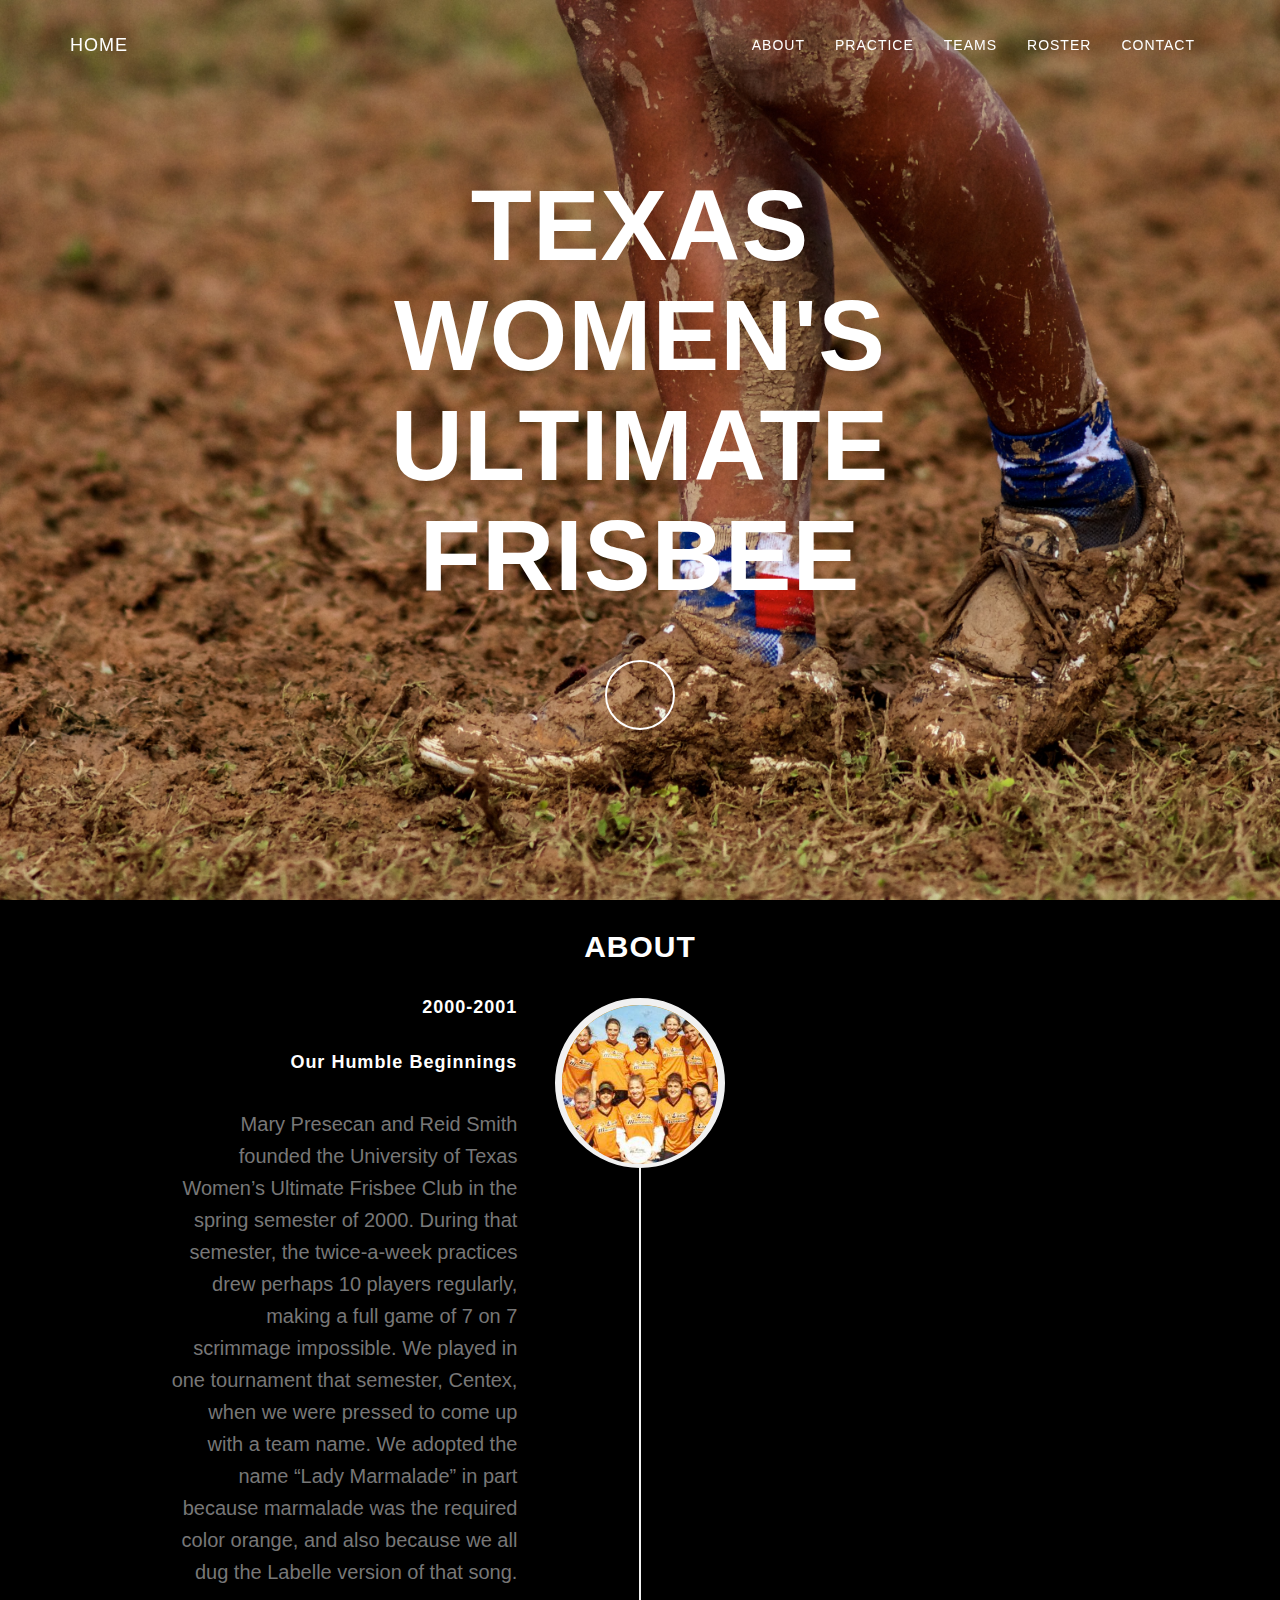
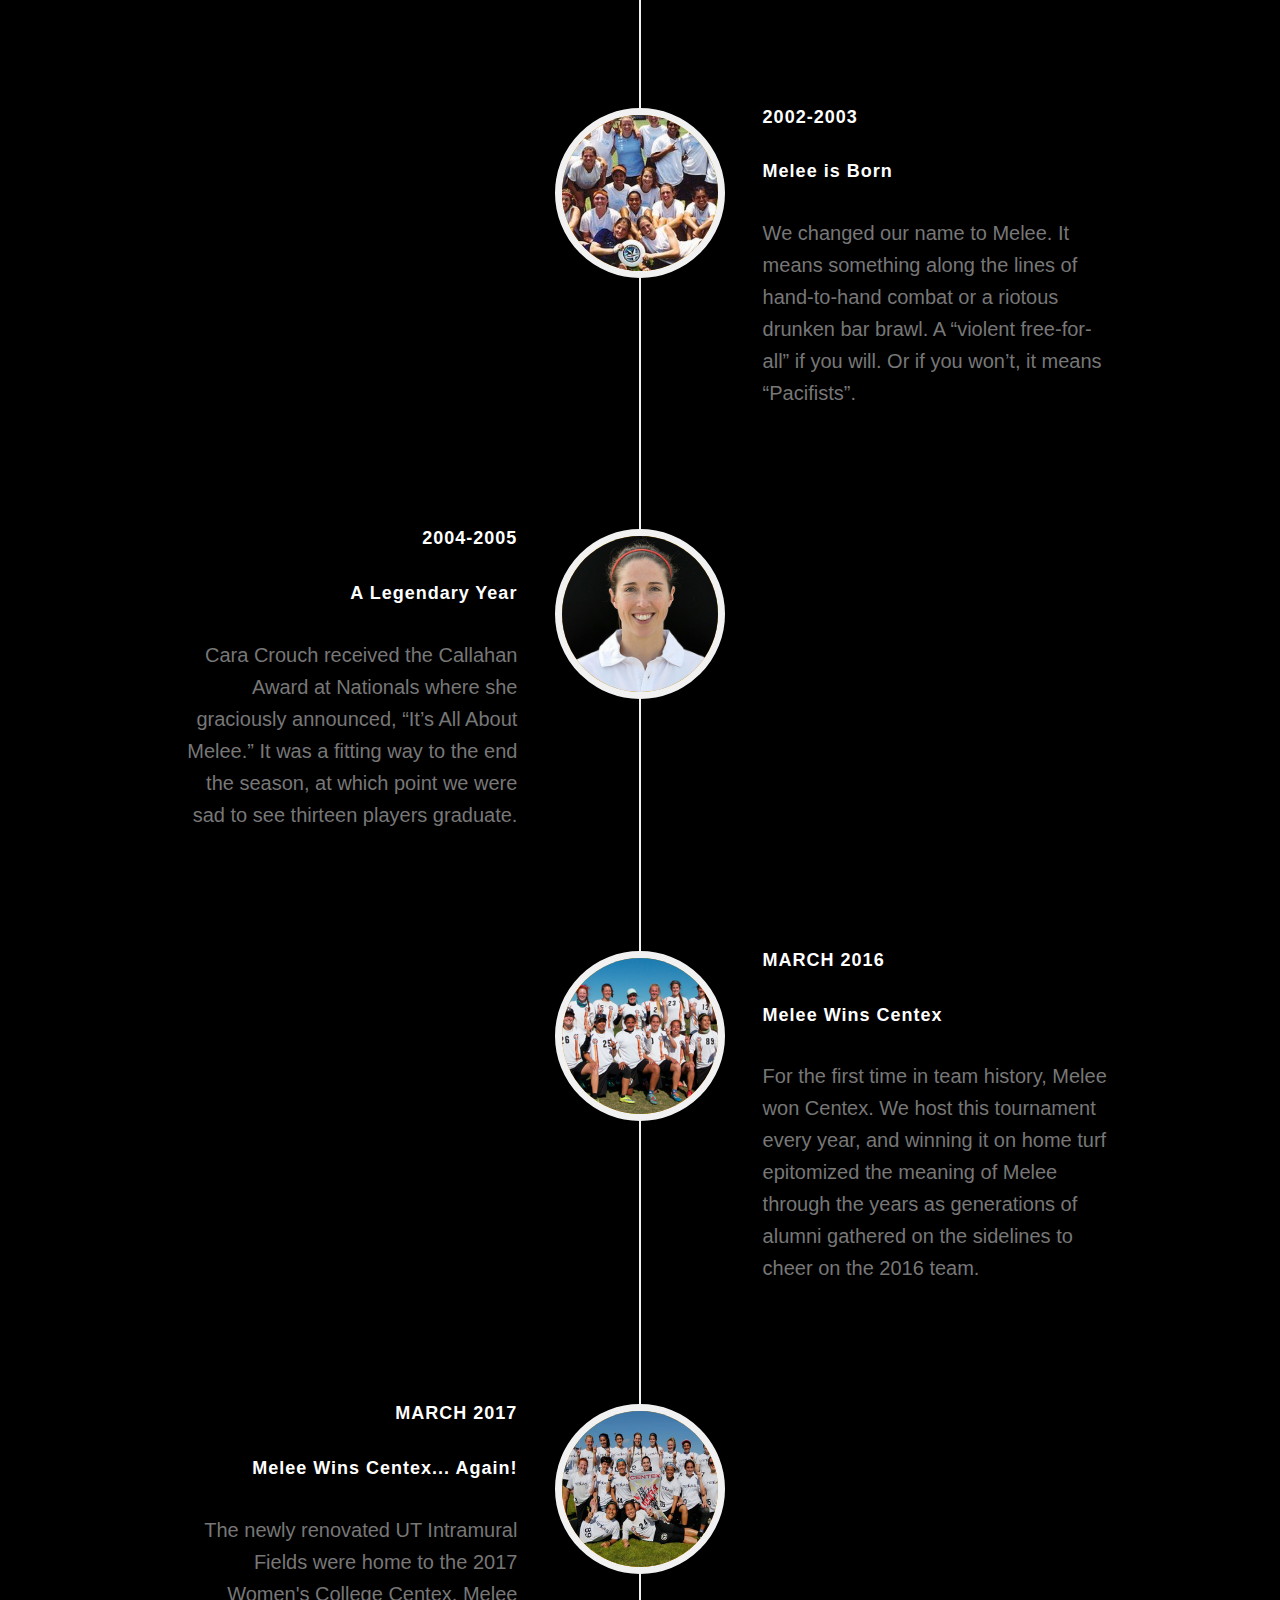
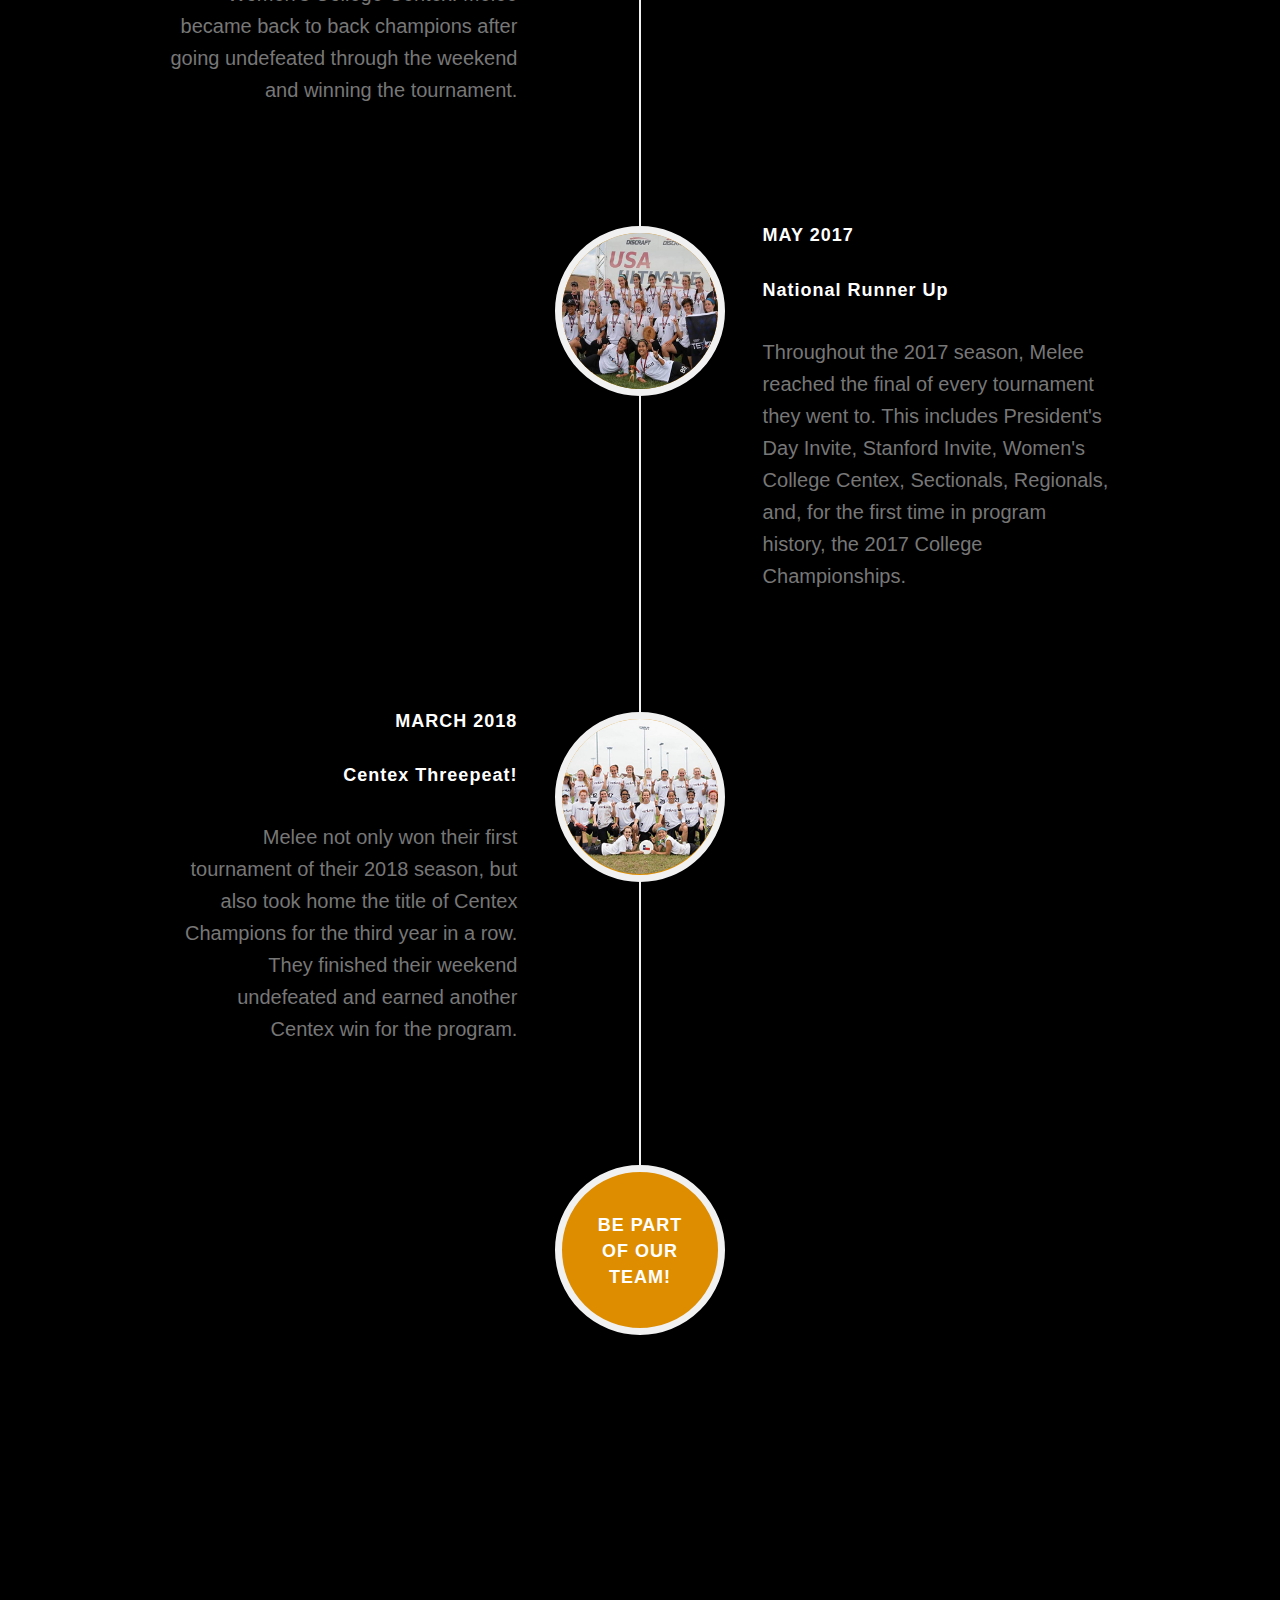
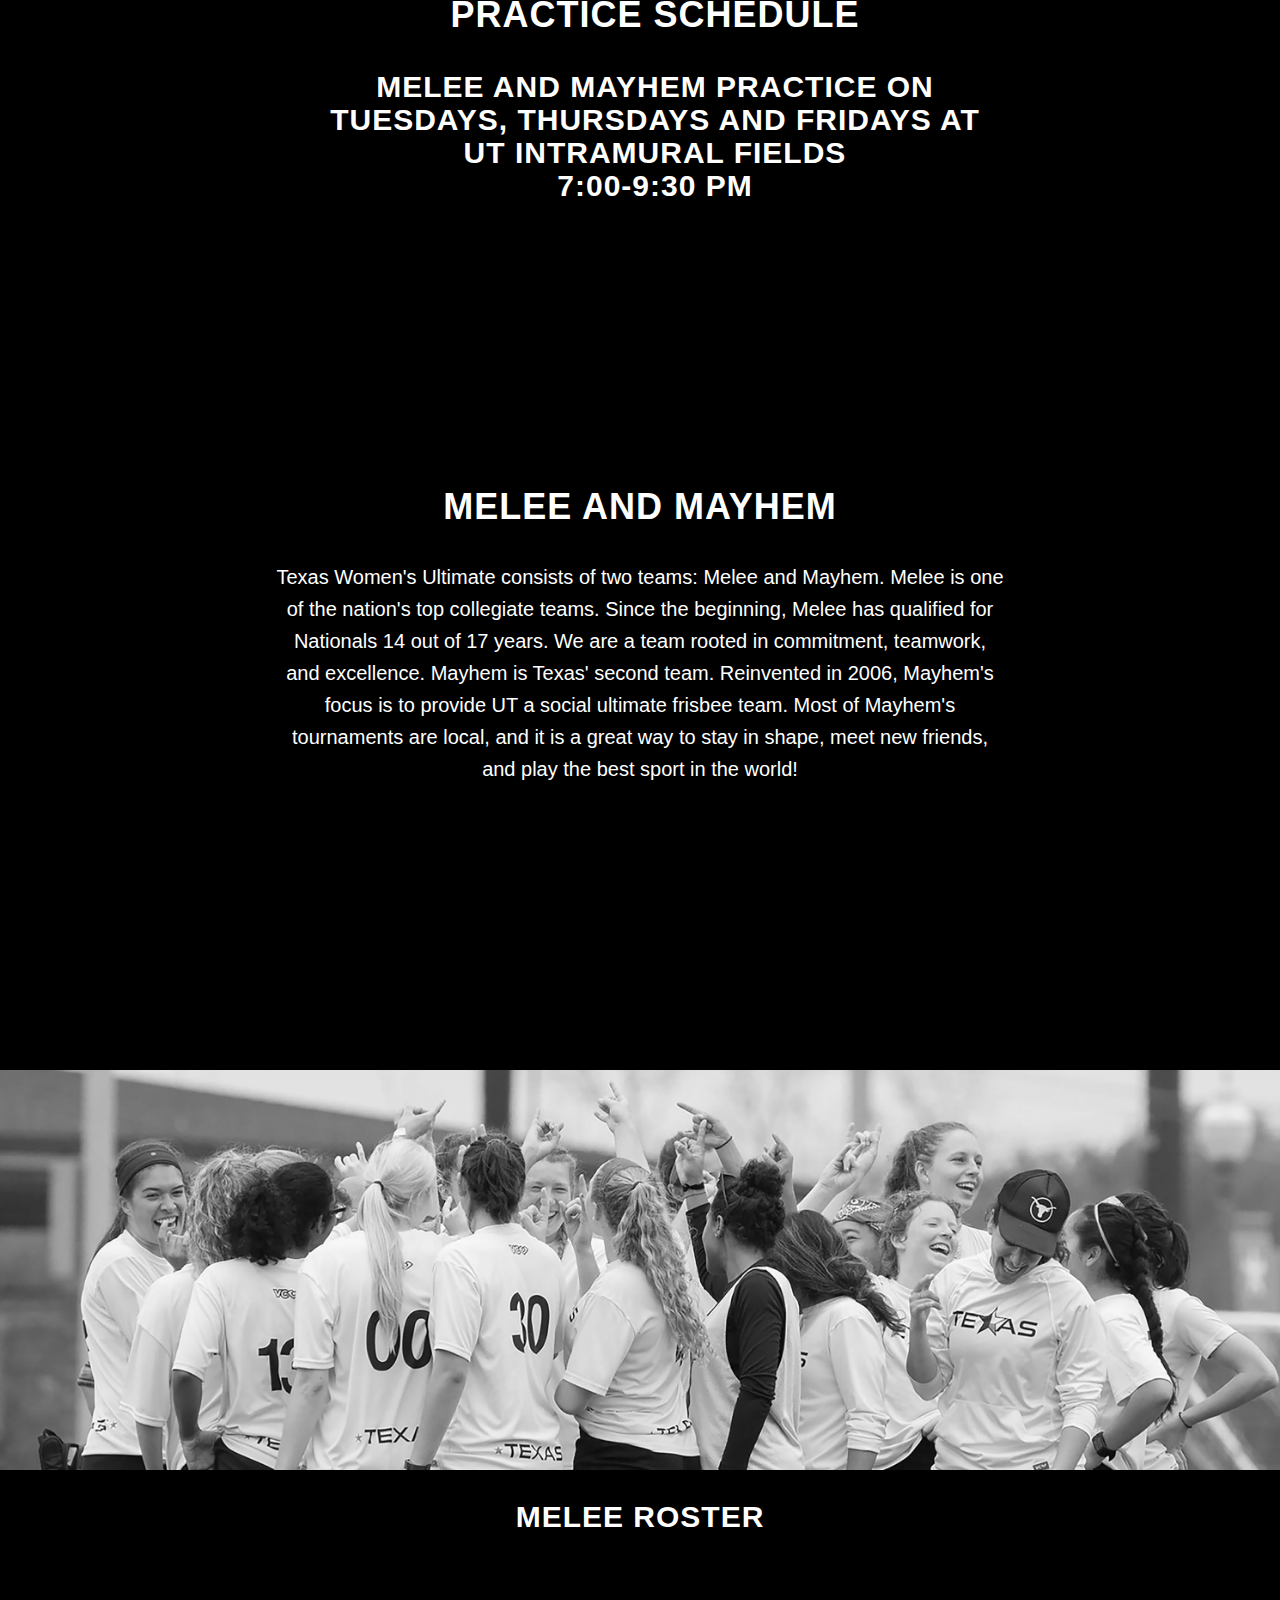
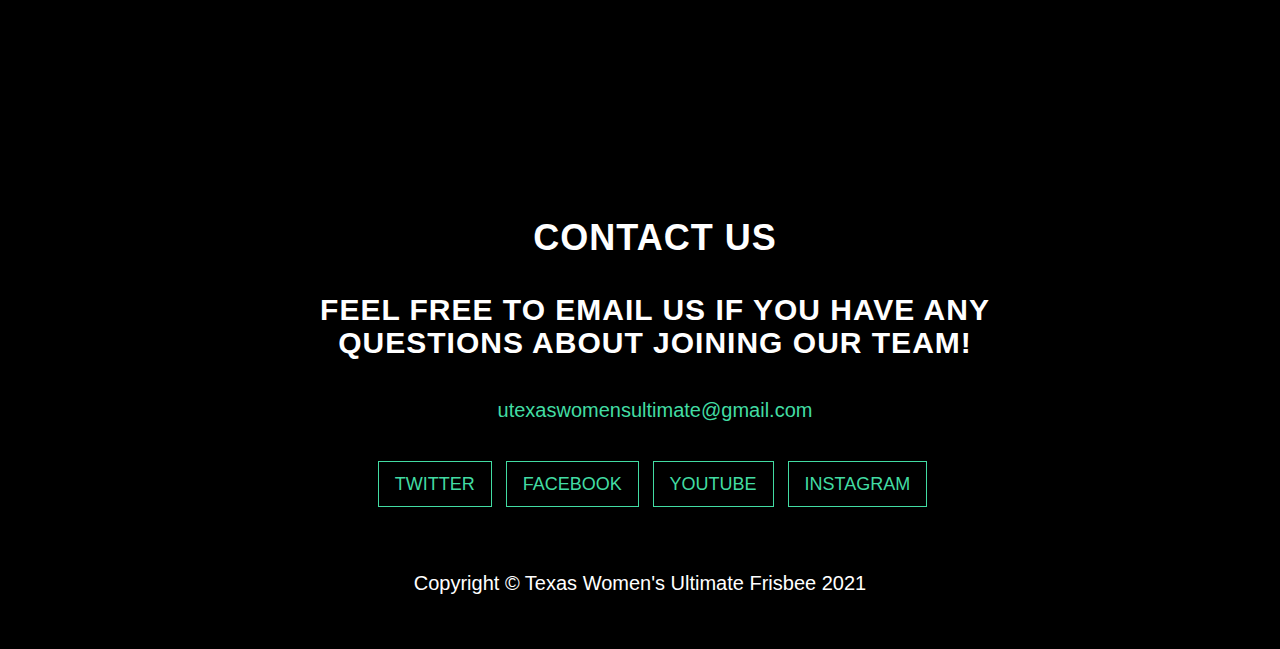
==== commit 5510d26c: "change roster to be generated by javascript + Google Sheet" ====
--- a/index.html
+++ b/index.html
@@ -18,6 +18,9 @@
 
     <!-- Custom CSS -->
     <link href="css/grayscale.css" rel="stylesheet">
+
+    <!-- Custom CSS added by Olympia :) -->
+    <link href="css/womensultimate.css" rel="stylesheet">
 
     <!-- Custom Fonts -->
     <link href="font-awesome/css/font-awesome.min.css" rel="stylesheet" type="text/css">
@@ -248,199 +251,8 @@
                     <h2 class="section-heading">Melee Roster</h2>
                 </div>
             </div>
-            <div class="row">
-                <div class="col-sm-4">
-                    <div class="team-member">
-                        <img src="img/roster/melee/alysabb.png" class="img-responsive img-circle" alt=""
-                        onmouseover="this.src='img/roster/melee/alysa.png'" onmouseout="this.src='img/roster/melee/alysabb.png'" />
-                        <h4> Alysa Chiovatero #2 <br><i>Junior</i></br></h4>
-                    </div>
-                </div>
-                <div class="col-sm-4">
-                    <div class="team-member">
-                        <img src="img/roster/melee/laurenbb.png" class="img-responsive img-circle" alt=""
-                        onmouseover="this.src='img/roster/melee/lauren.png'" onmouseout="this.src='img/roster/melee/laurenbb.png'" />
-                        <h4> Lauren Gregorczyk #3 <br><i>Sophomore</i></br></h4>
-                    </div>
-                </div>
-                <div class="col-sm-4">
-                    <div class="team-member">
-                       <img src="img/roster/melee/cameronbaby.png" class="img-responsive img-circle" alt=""
-                        onmouseover="this.src='img/roster/melee/cam.png'" onmouseout="this.src='img/roster/melee/cameronbaby.png'" />
-                        <h4> Cameron Bryan #4 <br><i>5th Year</i></br></h4>
-                    </div>
-                </div> 
-            </div>
-            <div class="row">
-                <div class="col-sm-4">
-                    <div class="team-member">
-                       <img src="img/roster/melee/LJbb.png" class="img-responsive img-circle" alt=""
-                        onmouseover="this.src='img/roster/melee/LJbb.png'" onmouseout="this.src='img/roster/melee/LJbb.png'" />
-                        <h4> Lauren James #6 <br><i>Freshman</i></br></h4>
-                    </div>
-                </div>
-                <div class="col-sm-4">
-                    <div class="team-member">
-                       <img src="img/roster/melee/ivybb.png" class="img-responsive img-circle" alt=""
-                        onmouseover="this.src='img/roster/melee/ivy.png'" onmouseout="this.src='img/roster/melee/ivybb.png'" />
-                        <h4> Ivy Harrison #6 <br><i>5th Year, Captain</i></br></h4>
-                    </div>
-                </div>
-                <div class="col-sm-4">
-                    <div class="team-member">
-                        <img src="img/roster/melee/madibb.png" class="img-responsive img-circle" alt=""
-                        onmouseover="this.src='img/roster/melee/madi.png'" onmouseout="this.src='img/roster/melee/madibb.png'" />
-                        <h4> Madi Hiu #7 <br><i>Senior</i></br></h4>
-                    </div>
-                </div>
-            </div>
-            <div class="row">
-                <div class="col-sm-4">
-                    <div class="team-member">
-                        <img src="img/roster/melee/mindybb.png" class="img-responsive img-circle" alt=""
-                        onmouseover="this.src='img/roster/melee/mindybb.png'" onmouseout="this.src='img/roster/melee/mindybb.png'" />
-                        <h4> Mindy Radike #8 <br><i>Junior</i></br></h4>
-                    </div>
-                </div>
-                <div class="col-sm-4">
-                    <div class="team-member">
-                        <img src="img/roster/melee/summerbb.png" class="img-responsive img-circle" alt=""
-                        onmouseover="this.src='img/roster/melee/summer.png'" onmouseout="this.src='img/roster/melee/summerbb.png'" />
-                        <h4> Summer Wilson #9 <br><i>Sophomore</i></br></h4>
-                    </div>
-                </div>
-                <div class="col-sm-4">
-                    <div class="team-member">
-                        <img src="img/roster/melee/emmabb.png" class="img-responsive img-circle" alt=""onmouseover="this.src='img/roster/melee/emma.png'" onmouseout="this.src='img/roster/melee/emmabb.png'" />
-                        <h4> Emma Berrigan #11 <br><i>Junior</i></br></h4>
-                    </div>
-                </div>
-            </div>
-            <div class="row">
-                <div class="col-sm-4">
-                    <div class="team-member">
-                        <img src="img/roster/melee/carlbaby.png" class="img-responsive img-circle" alt=""
-                        onmouseover="this.src='img/roster/melee/carl.png'" onmouseout="this.src='img/roster/melee/carlbaby.png'" />
-                        <h4> Caroline O'Connell #12 <br><i>Senior, Captain</i></br></h4>
-                    </div>
-                </div>
-                <div class="col-sm-4">
-                    <div class="team-member">
-                        <img src="img/roster/melee/jasminebb.png" class="img-responsive img-circle" alt=""
-                        onmouseover="this.src='img/roster/melee/jazulti.png'" onmouseout="this.src='img/roster/melee/jasminebb.png'" />
-                        <h4> Jasmine Anand #13 <br><i>Junior</i></br></h4>
-                    </div>
-                </div>
-                <div class="col-sm-4">
-                    <div class="team-member">
-                        <img src="img/roster/melee/abbybb.png" class="img-responsive img-circle" alt=""
-                        onmouseover="this.src='img/roster/melee/abbybb.png'" onmouseout="this.src='img/roster/melee/abbybb.png'" />
-                        <h4> Abby Daly #14 <br><i>Freshman</i></br></h4>
-                    </div>
-                </div>
-            </div>
-            <div class="row">
-                <div class="col-sm-4">
-                    <div class="team-member">
-                        <img src="img/roster/melee/sarahbb.png" class="img-responsive img-circle" alt=""
-                        onmouseover="this.src='img/roster/melee/sarahbb.png'" onmouseout="this.src='img/roster/melee/sarahbb.png'" />
-                        <h4> Sarah Clifford #15 <br><i>Freshman</i></br></h4>
-                    </div>
-                </div>
-                <div class="col-sm-4">
-                    <div class="team-member">
-                        <img src="img/roster/melee/carobb.png" class="img-responsive img-circle" alt=""
-                        onmouseover="this.src='img/roster/melee/caro.png'" onmouseout="this.src='img/roster/melee/carobb.png'" />
-                        <h4> Carolina Bayon #18 <br><i>Sophomore</i></br></h4>
-                    </div>
-                </div>
-                <div class="col-sm-4">
-                    <div class="team-member">
-                        <img src="img/roster/melee/juliabb.png" class="img-responsive img-circle" alt=""
-                        onmouseover="this.src='img/roster/melee/juliabb.png'" onmouseout="this.src='img/roster/melee/juliabb.png'" />
-                        <h4> Julia O'Connell #21 <br><i>Freshman</i></br></h4>
-                    </div>
-                </div>
-            </div>
-            <div class="row">
-                <div class="col-sm-4">
-                    <div class="team-member">
-                        <img src="img/roster/melee/tatibb.png" class="img-responsive img-circle" alt=""
-                        onmouseover="this.src='img/roster/melee/tatibb.png'" onmouseout="this.src='img/roster/melee/tatibb.png'" />
-                        <h4> Tati Julien #22 <br><i>Freshman</i></br></h4>
-                    </div>
-                </div>
-                <div class="col-sm-4">
-                    <div class="team-member">
-                        <img src="img/roster/melee/MCbb.png" class="img-responsive img-circle" alt=""
-                        onmouseover="this.src='img/roster/melee/MCbb.png'" onmouseout="this.src='img/roster/melee/MCbb.png'" />
-                        <h4> MC Robbins #23 <br><i>Freshman</i></br></h4>
-                    </div>
-                </div>
-                <div class="col-sm-4">
-                    <div class="team-member">
-                        <img src="img/roster/melee/juniorbb.png" class="img-responsive img-circle" alt=""
-                        onmouseover="this.src='img/roster/melee/juniorbb.png'" onmouseout="this.src='img/roster/melee/juniorbb.png'" />
-                        <h4> Briana Taylor #26 <br><i>Sophomore</i></br></h4>
-                    </div>
-                </div>
-            </div>
-            <div class="row">
-                <div class="col-sm-4">
-                    <div class="team-member">
-                        <img src="img/roster/melee/marybb.png" class="img-responsive img-circle" alt=""
-                        onmouseover="this.src='img/roster/melee/marybb.png'" onmouseout="this.src='img/roster/melee/marybb.png'" />
-                        <h4> Mary Frances #38 <br><i>Freshman</i></br></h4>
-                    </div>
-                </div>
-                <div class="col-sm-4">
-                    <div class="team-member">
-                        <img src="img/roster/melee/bribb.png" class="img-responsive img-circle" alt=""
-                        onmouseover="this.src='img/roster/melee/bribb.png'" onmouseout="this.src='img/roster/melee/bribb.png'" />
-                        <h4> Brianna Stedman #42 <br><i>5th Year</i></br></h4>
-                     </div>
-                </div>
-                <div class="col-sm-4">
-                    <div class="team-member">
-                        <img src="img/roster/melee/akbaby.png" class="img-responsive img-circle" alt=""
-                        onmouseover="this.src='img/roster/melee/ak.png'" onmouseout="this.src='img/roster/melee/akbaby.png'" />
-                        <h4> Anna Kate Hutton #47 <br><i>Senior</i></br></h4>
-                    </div>
-                </div>
-            </div>
-            <div class="row">
-                <div class="col-sm-4">
-                    <div class="team-member">
-                    <img src="img/roster/melee/hannahbb.png" class="img-responsive img-circle" alt=""
-                        onmouseover="this.src='img/roster/melee/hannahulti.png'" 
-                        onmouseout="this.src='img/roster/melee/hannahbb.png'" />
-                        <h4> Hannah DeVault #72 <br><i>5th Year</i></br></h4>
-                    </div>
-                </div>
-            </div>
-            <div class="row">
-                <div class="col-sm-4">
-                    <div class="team-member">
-                         <img src="img/roster/melee/gibbybb.png" class="img-responsive img-circle" alt=""
-                        onmouseover="this.src='img/roster/melee/gibby.png'" onmouseout="this.src='img/roster/melee/gibbybb.png'" />
-                        <h4> Gaby Cuina<br><i>Coach</i></h4>
-                    </div>
-                </div>
-                <div class="col-sm-4">
-                    <div class="team-member">
-                         <img src="img/roster/melee/kaylabb.png" class="img-responsive img-circle" alt=""
-                        onmouseover="this.src='img/roster/melee/kayla.png'" onmouseout="this.src='img/roster/melee/kaylabb.png'" />
-                        <h4> Kayla Ramirez<br><i>Coach</i></h4>
-                    </div>
-                 </div>
-                <div class="col-sm-4">
-                    <div class="team-member">
-                        <img src="img/roster/melee/shereenbaby.png" class="img-responsive img-circle" alt=""
-                        onmouseover="this.src='img/roster/melee/shereen.png'" onmouseout="this.src='img/roster/melee/shereenbaby.png'" />
-                        <h4> Shereen Rabie<br><i>Coach</i></h4>
-                    </div>
-                </div>
-            </div>  
+            <!-- To change the roster, go to the `roster.js` file! -->
+        </div> 
     </section>
 
     <!-- Contact Section -->
@@ -474,7 +286,7 @@
     <!-- Footer -->
     <footer>
         <div class="container text-center">
-            <p>Copyright &copy; Texas Women's Ultimate Frisbee 2015</p>
+            <p>Copyright &copy; Texas Women's Ultimate Frisbee 2021</p>
         </div>
     </footer>
 
@@ -490,6 +302,9 @@
     <!-- Custom Theme JavaScript -->
     <script src="js/grayscale.js"></script>
 
+    <!-- Script that makes the roster section from `roster.json` file -->
+    <script src="js/roster.js"></script>
+
 </body>
 
 </html>
--- a/css/womensultimate.css
+++ b/css/womensultimate.css
@@ -0,0 +1,8 @@
+.team-member > img {
+    width: 256px;
+    height: 256px;
+}
+
+.section-heading {
+    margin-top: 30px;
+}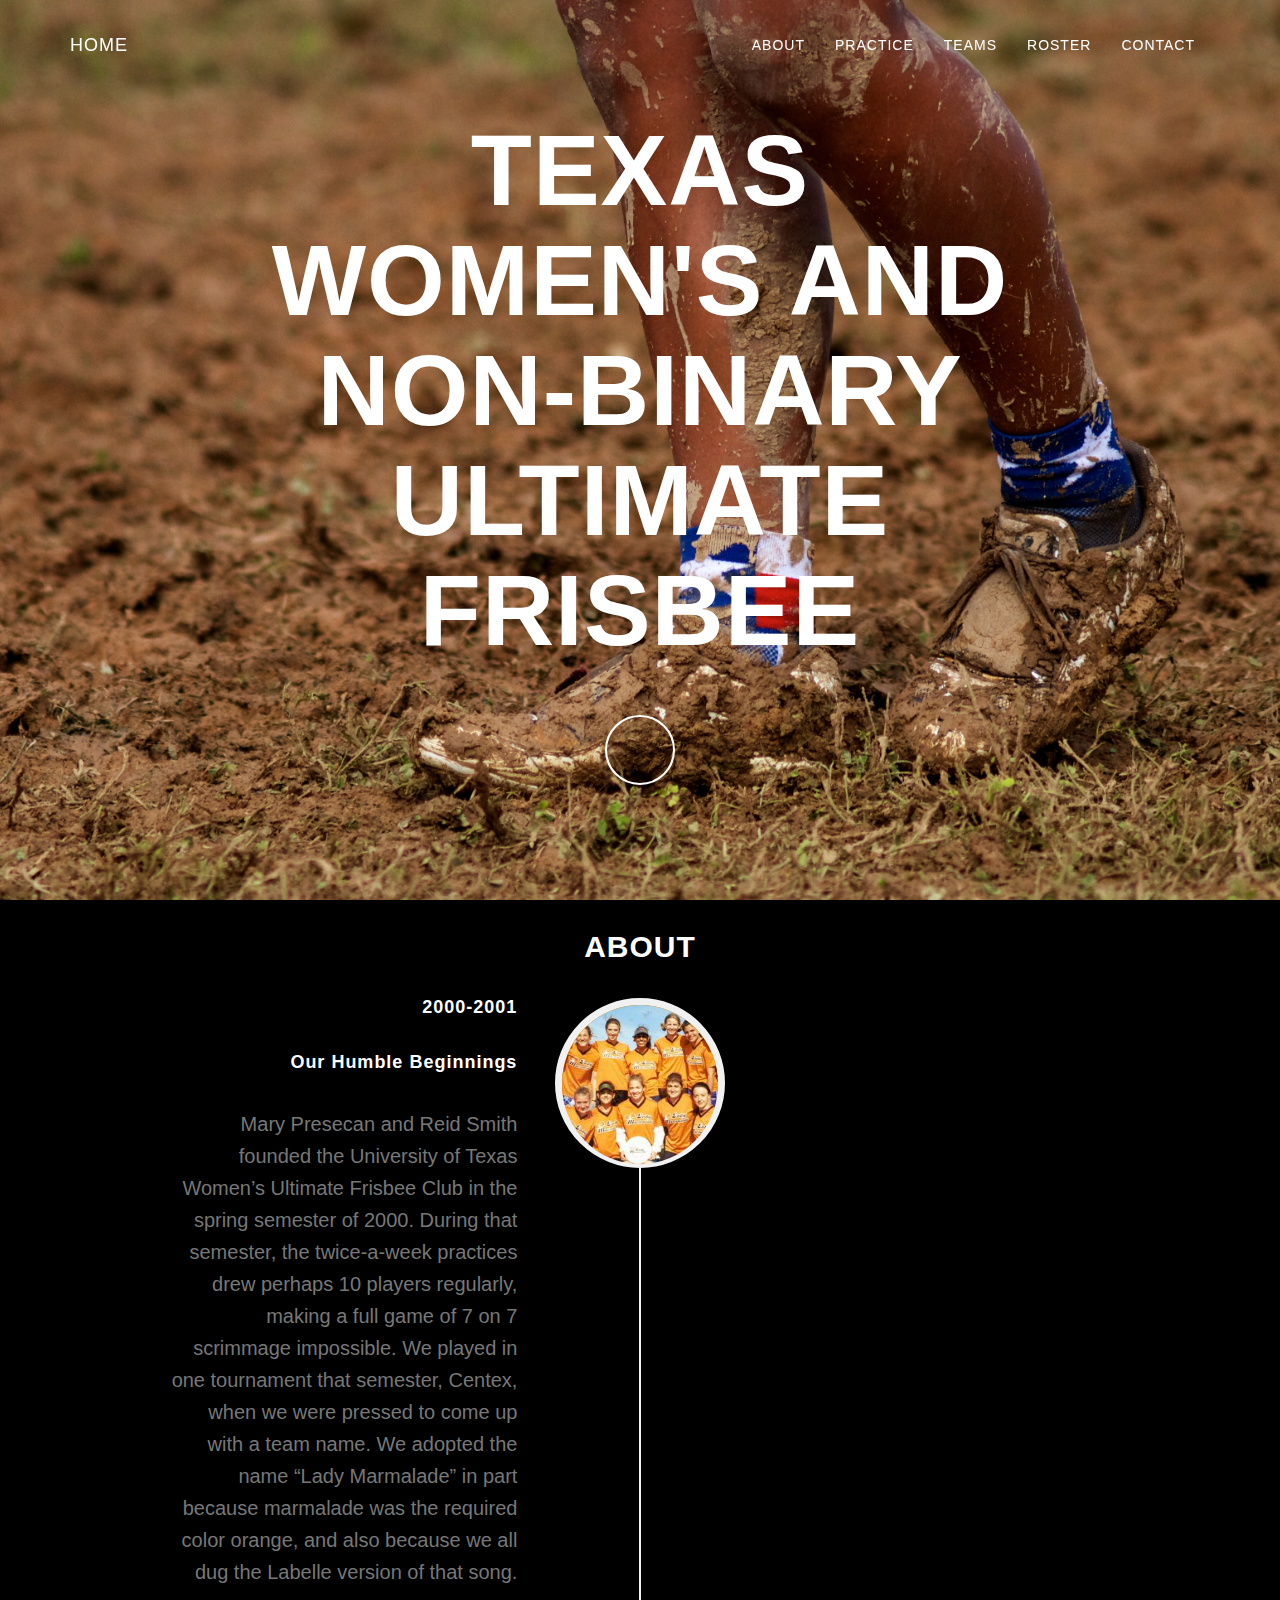
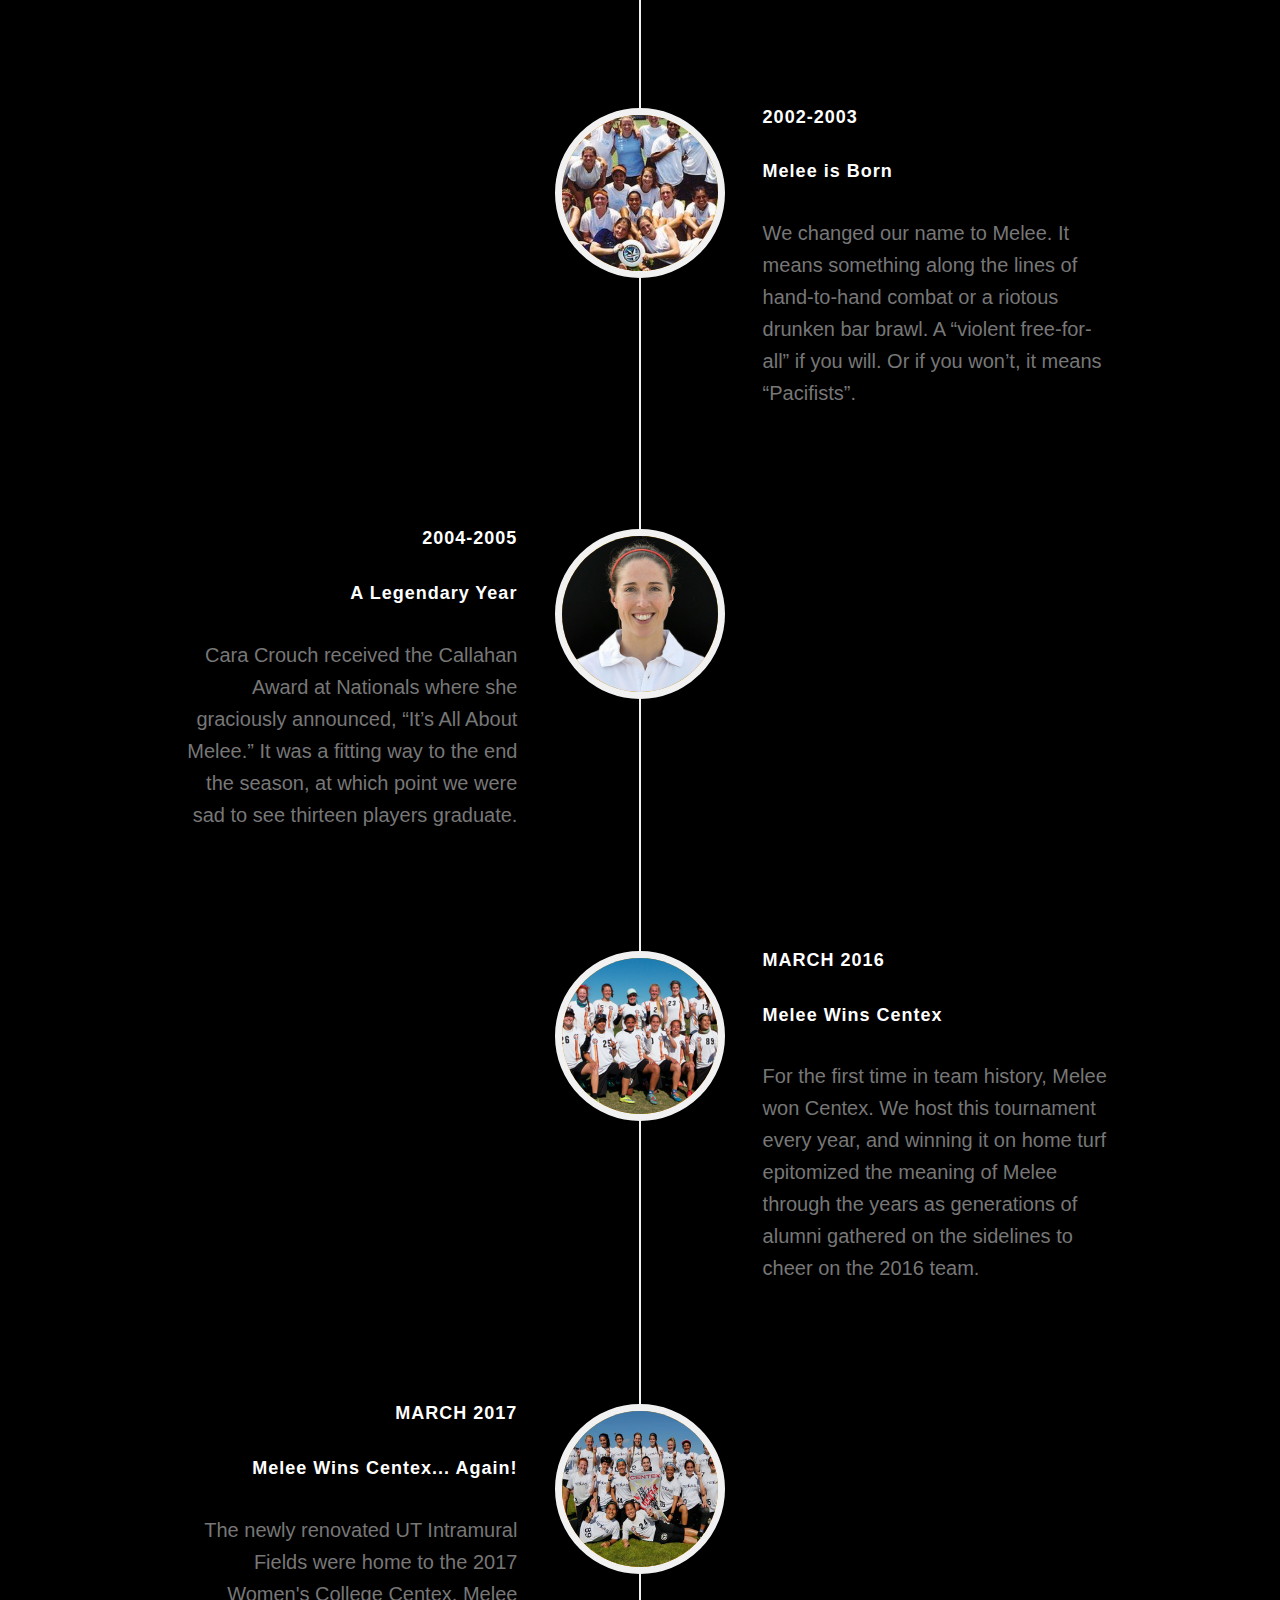
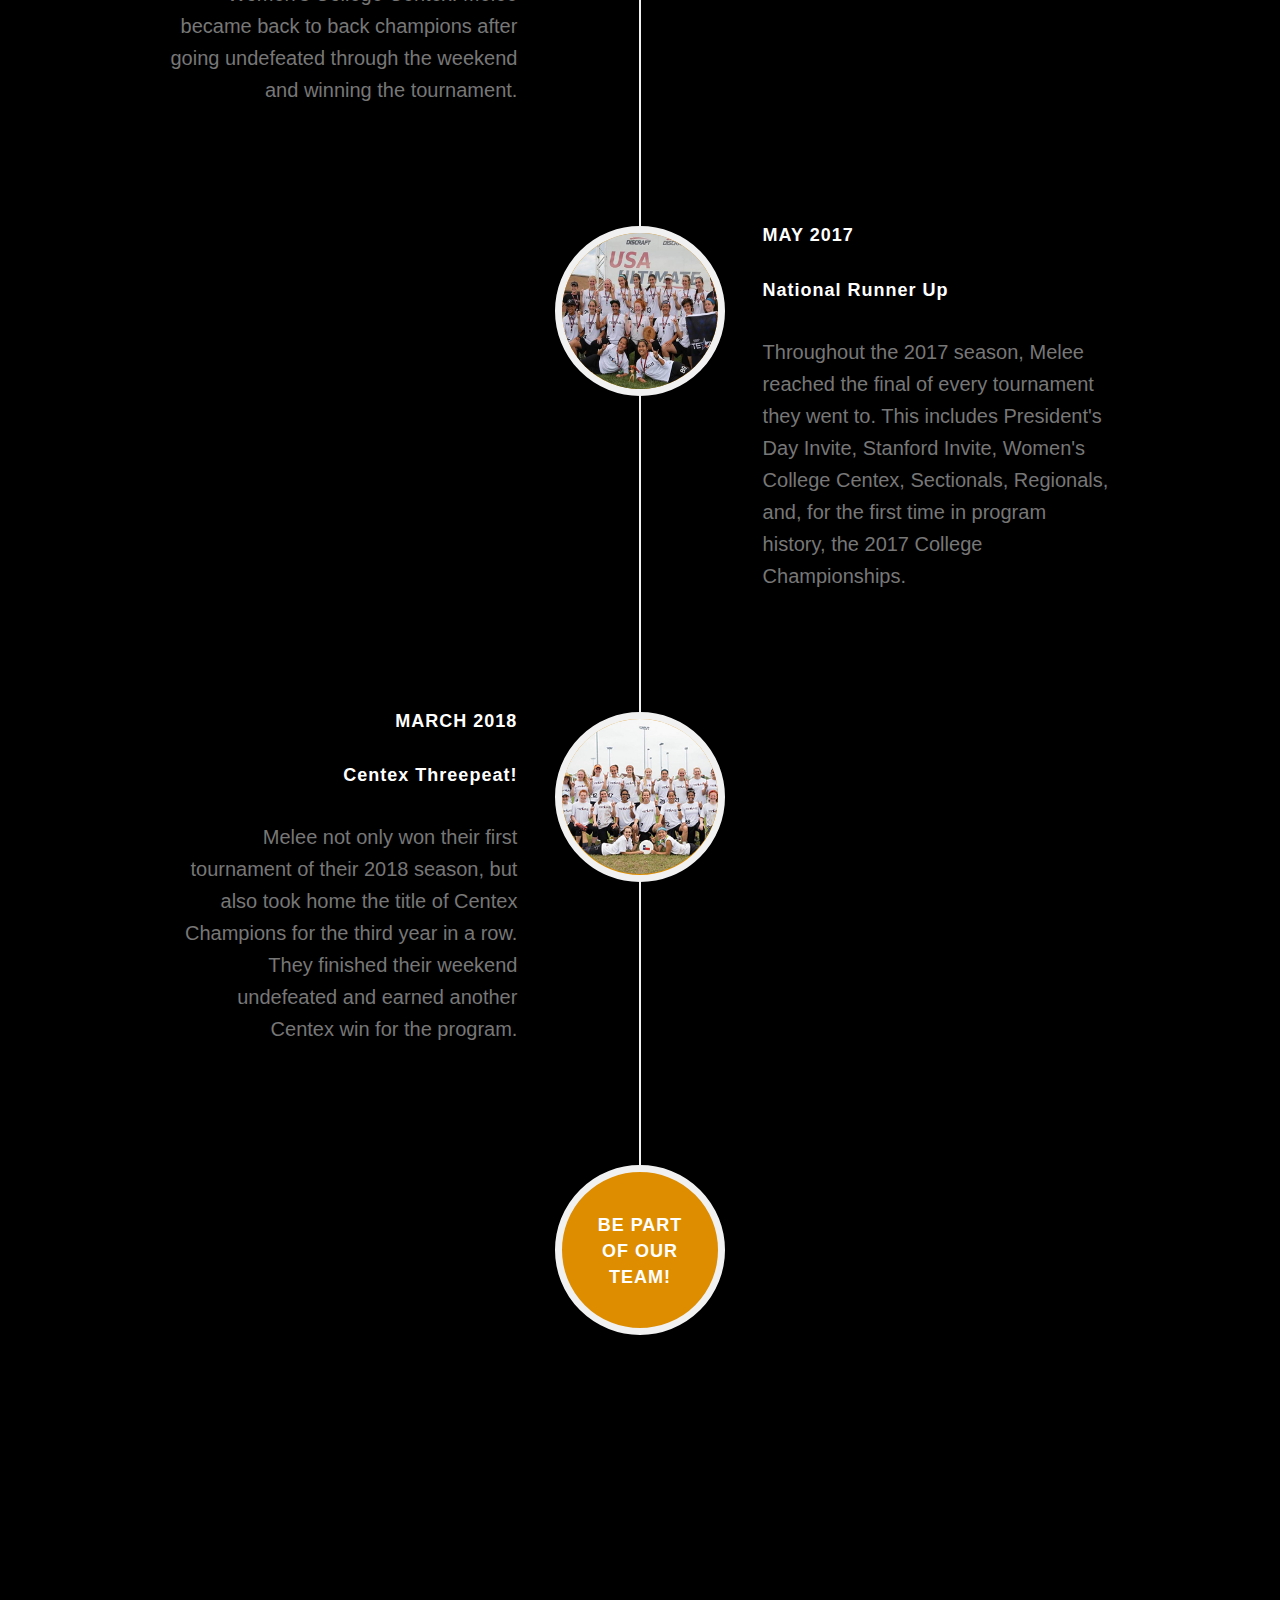
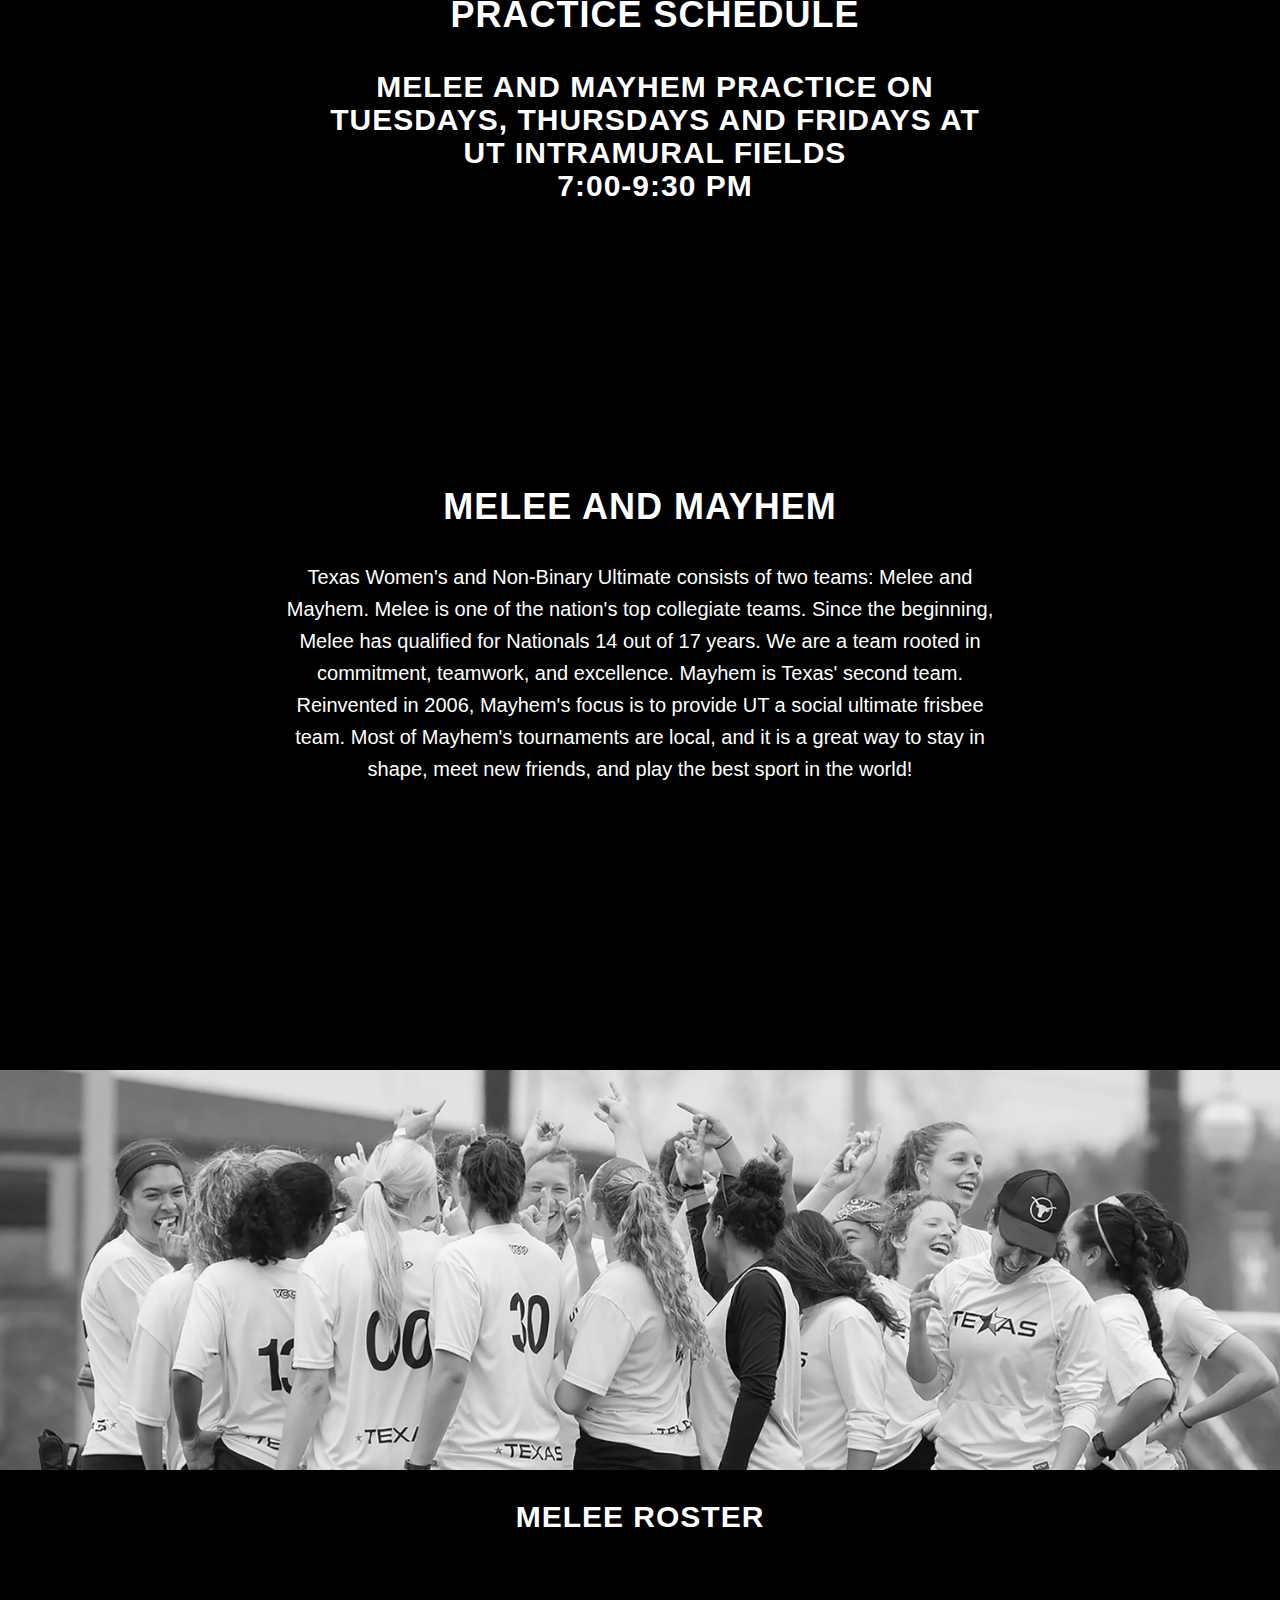
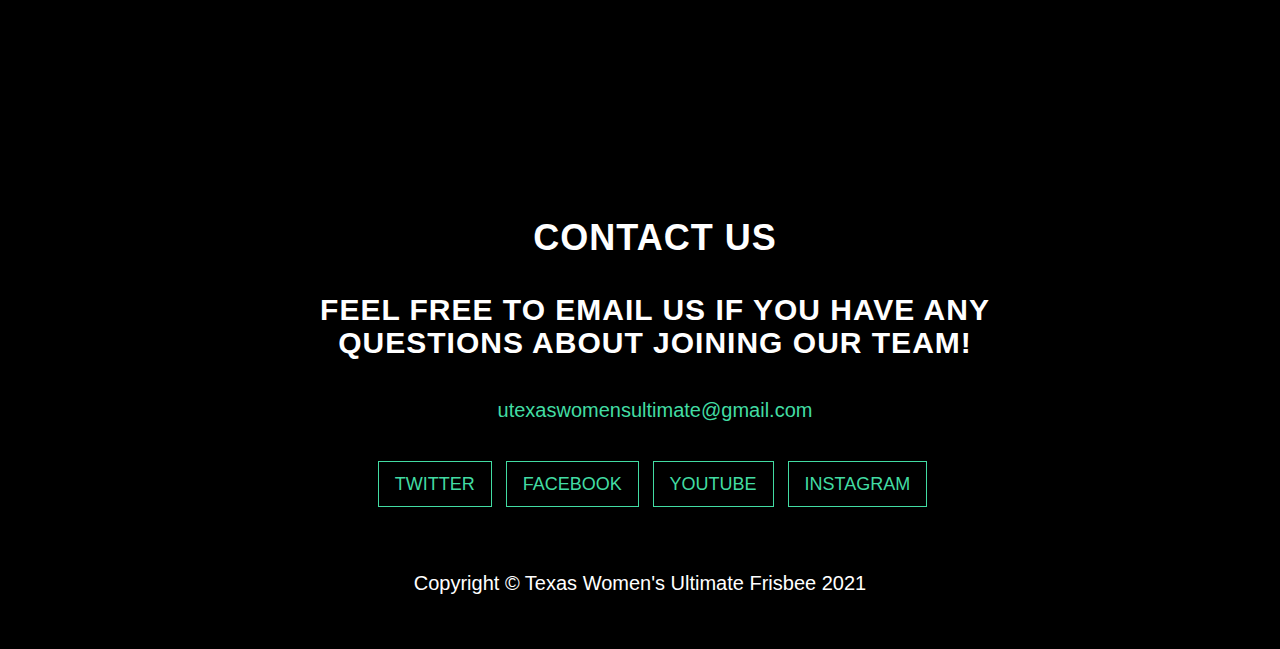
==== commit c8b37526: "add non-binary to name :)" ====
--- a/index.html
+++ b/index.html
@@ -9,7 +9,7 @@
     <meta name="description" content="">
     <meta name="author" content="">
 
-    <title>Texas Women's Ultimate</title>
+    <title>Texas Women's and Non-Binary Ultimate</title>
     <!-- Favicon -->
         <link href="img/favicon.jpg" rel="icon" type="image/x-icon" />
 
@@ -83,7 +83,7 @@
             <div class="container">
                 <div class="row">
                     <div class="col-md-8 col-md-offset-2">
-                        <h1 class="brand-heading">Texas Women's Ultimate Frisbee</h1>
+                        <h1 class="brand-heading">Texas Women's and Non-Binary Ultimate Frisbee</h1>
                         <a href="#about" class="btn btn-circle page-scroll">
                             <i class="fa fa-angle-double-down animated"></i>
                         </a>
@@ -235,7 +235,7 @@
         <div class="container">
             <div class="col-lg-8 col-lg-offset-2">
             <h1>Melee and Mayhem</h1>
-            <p>Texas Women's Ultimate consists of two teams: Melee and Mayhem. Melee is one of the nation's top collegiate teams. Since the beginning, Melee has qualified for Nationals 14 out of 17 years. We are a team rooted in commitment, teamwork, and excellence. Mayhem is Texas' second team. Reinvented in 2006, Mayhem's focus is to provide UT a social ultimate frisbee team. Most of Mayhem's tournaments are local, and it is a great way to stay in shape, meet new friends, and play the best sport in the world!</h3>
+            <p>Texas Women's and Non-Binary Ultimate consists of two teams: Melee and Mayhem. Melee is one of the nation's top collegiate teams. Since the beginning, Melee has qualified for Nationals 14 out of 17 years. We are a team rooted in commitment, teamwork, and excellence. Mayhem is Texas' second team. Reinvented in 2006, Mayhem's focus is to provide UT a social ultimate frisbee team. Most of Mayhem's tournaments are local, and it is a great way to stay in shape, meet new friends, and play the best sport in the world!</h3>
             </p>
             </div>
         </div>
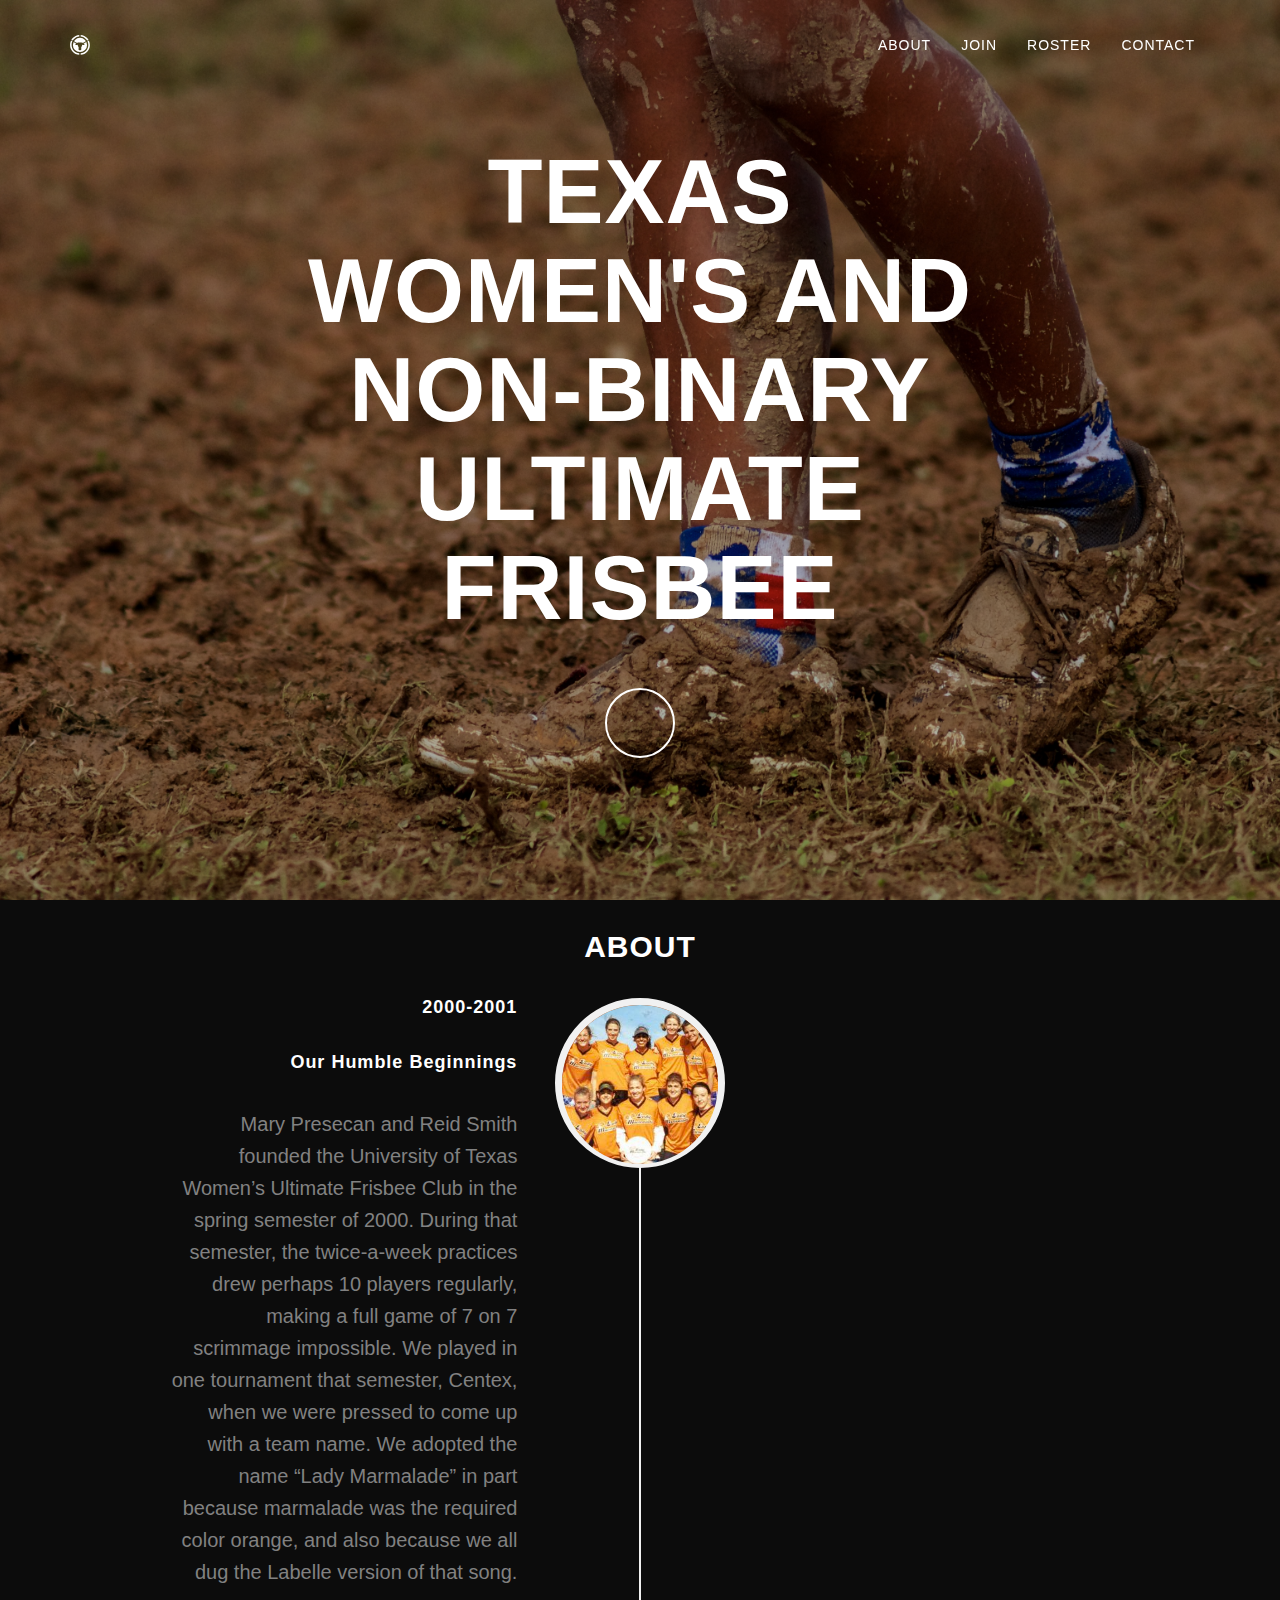
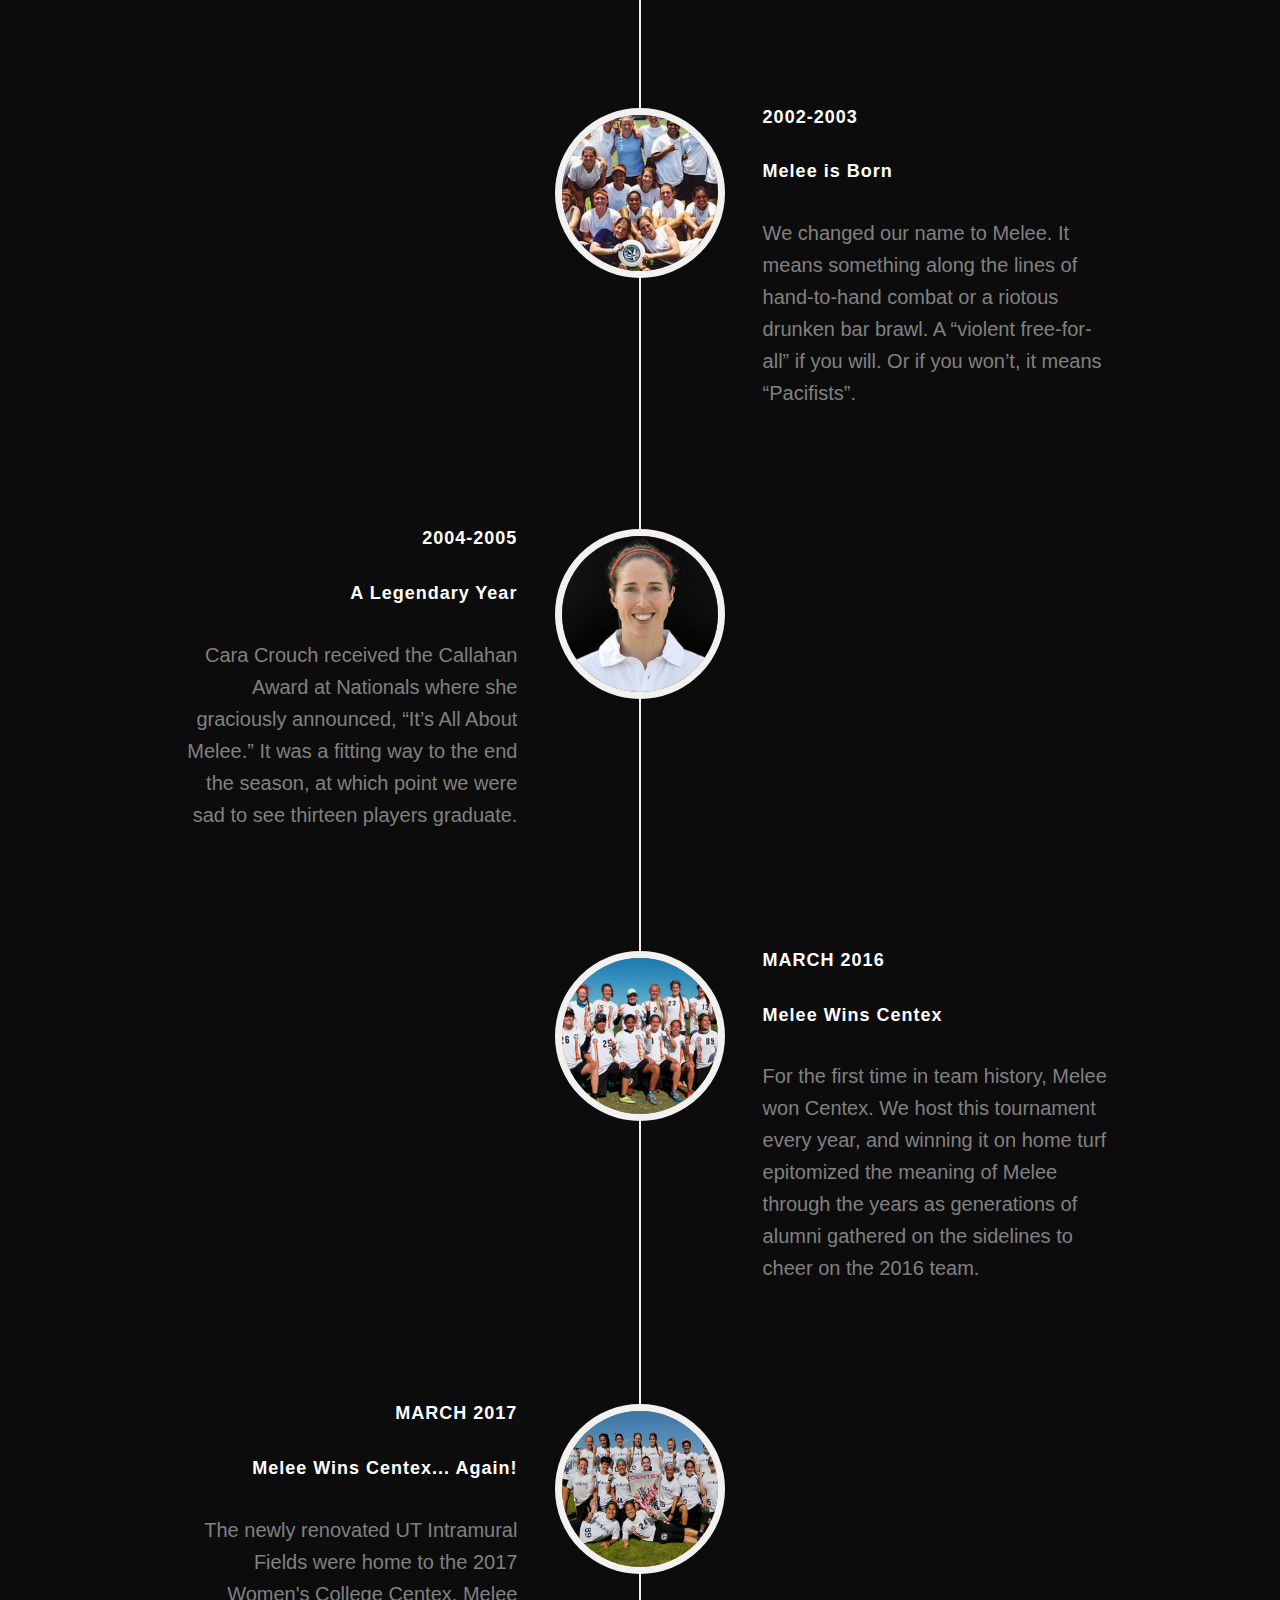
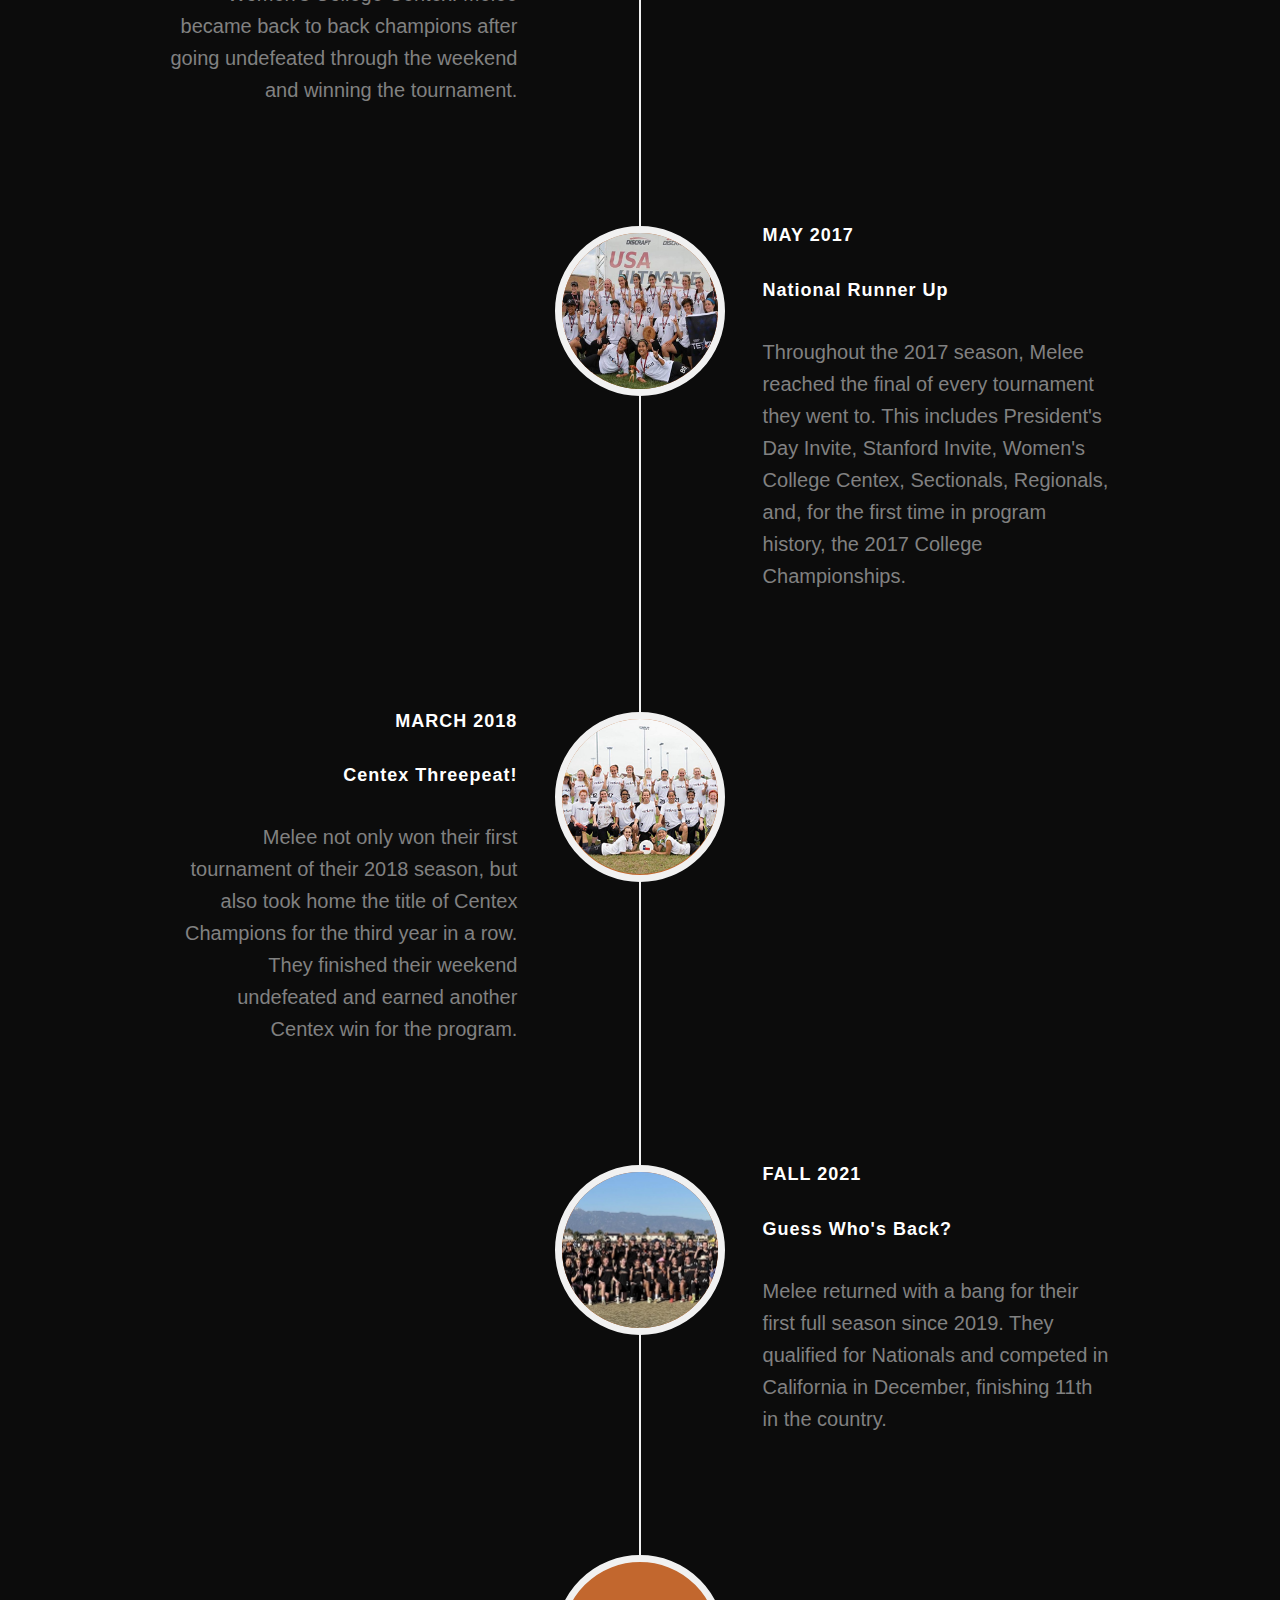
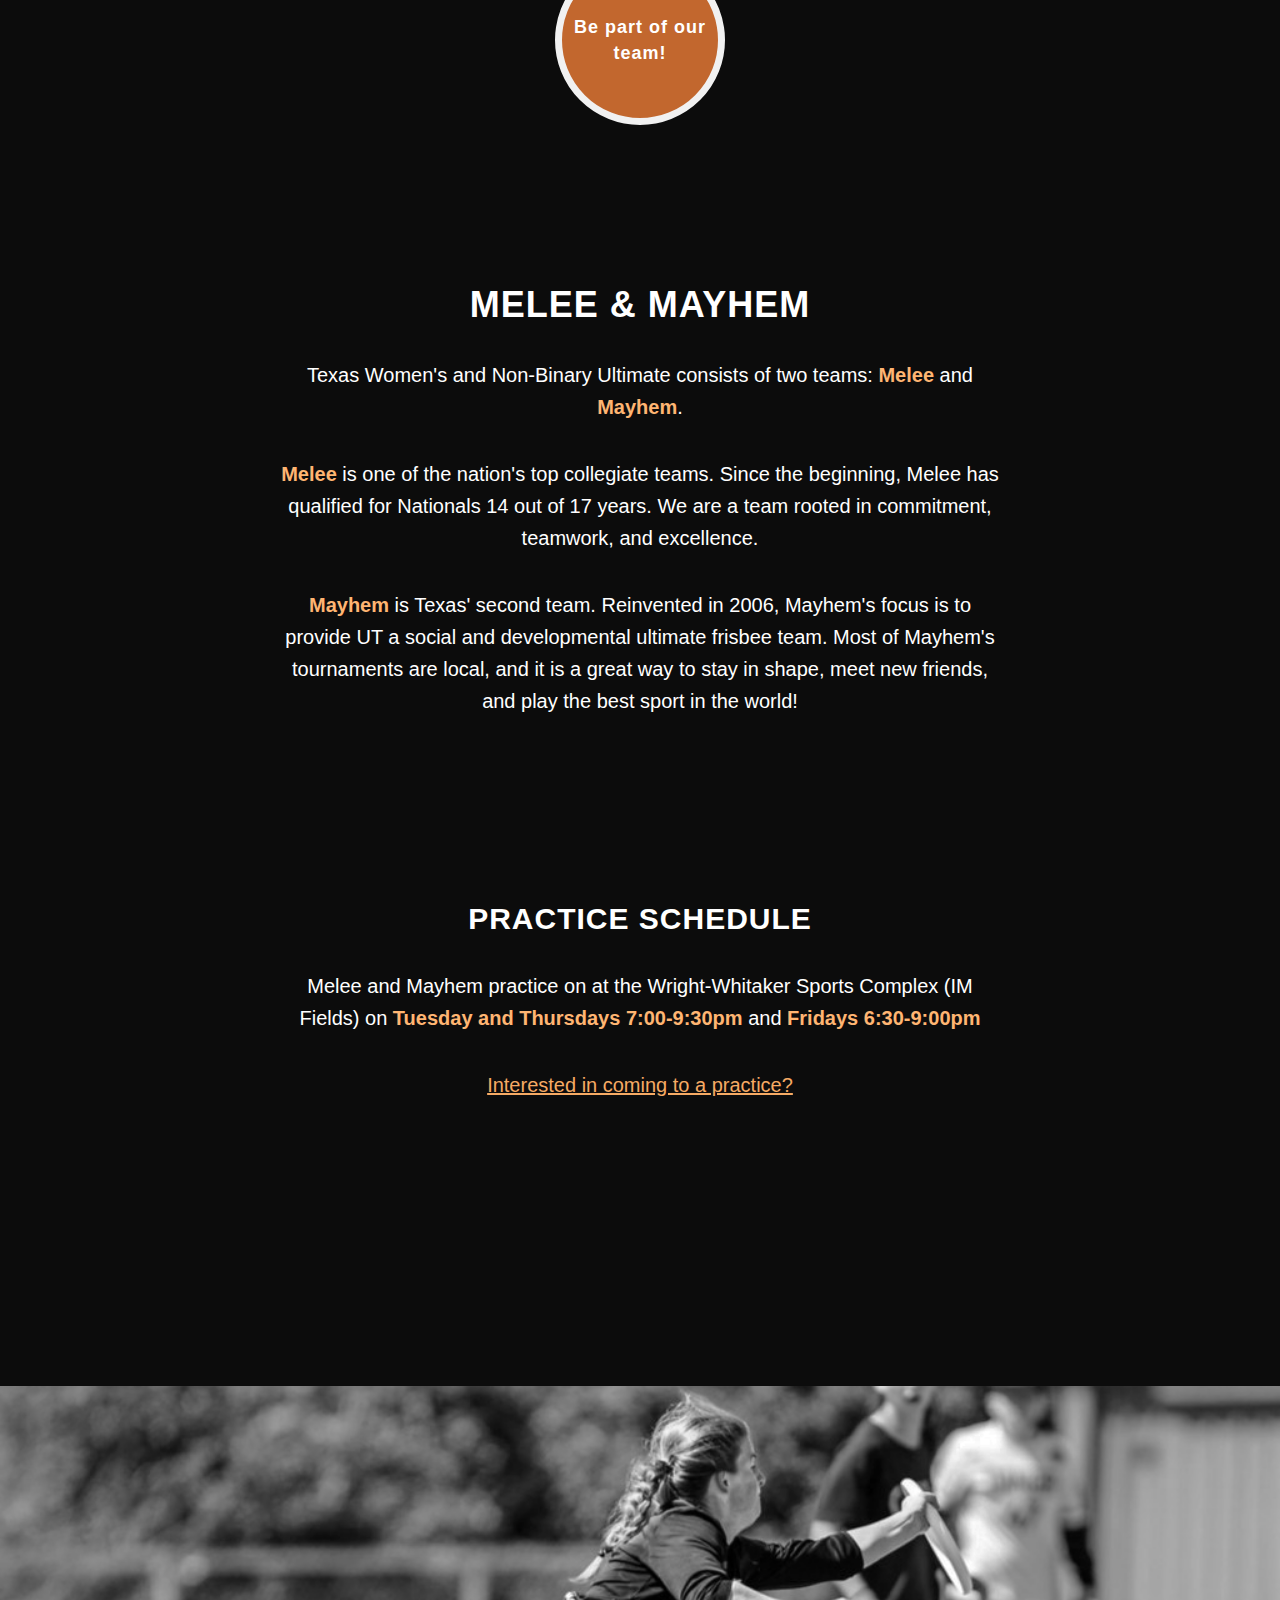
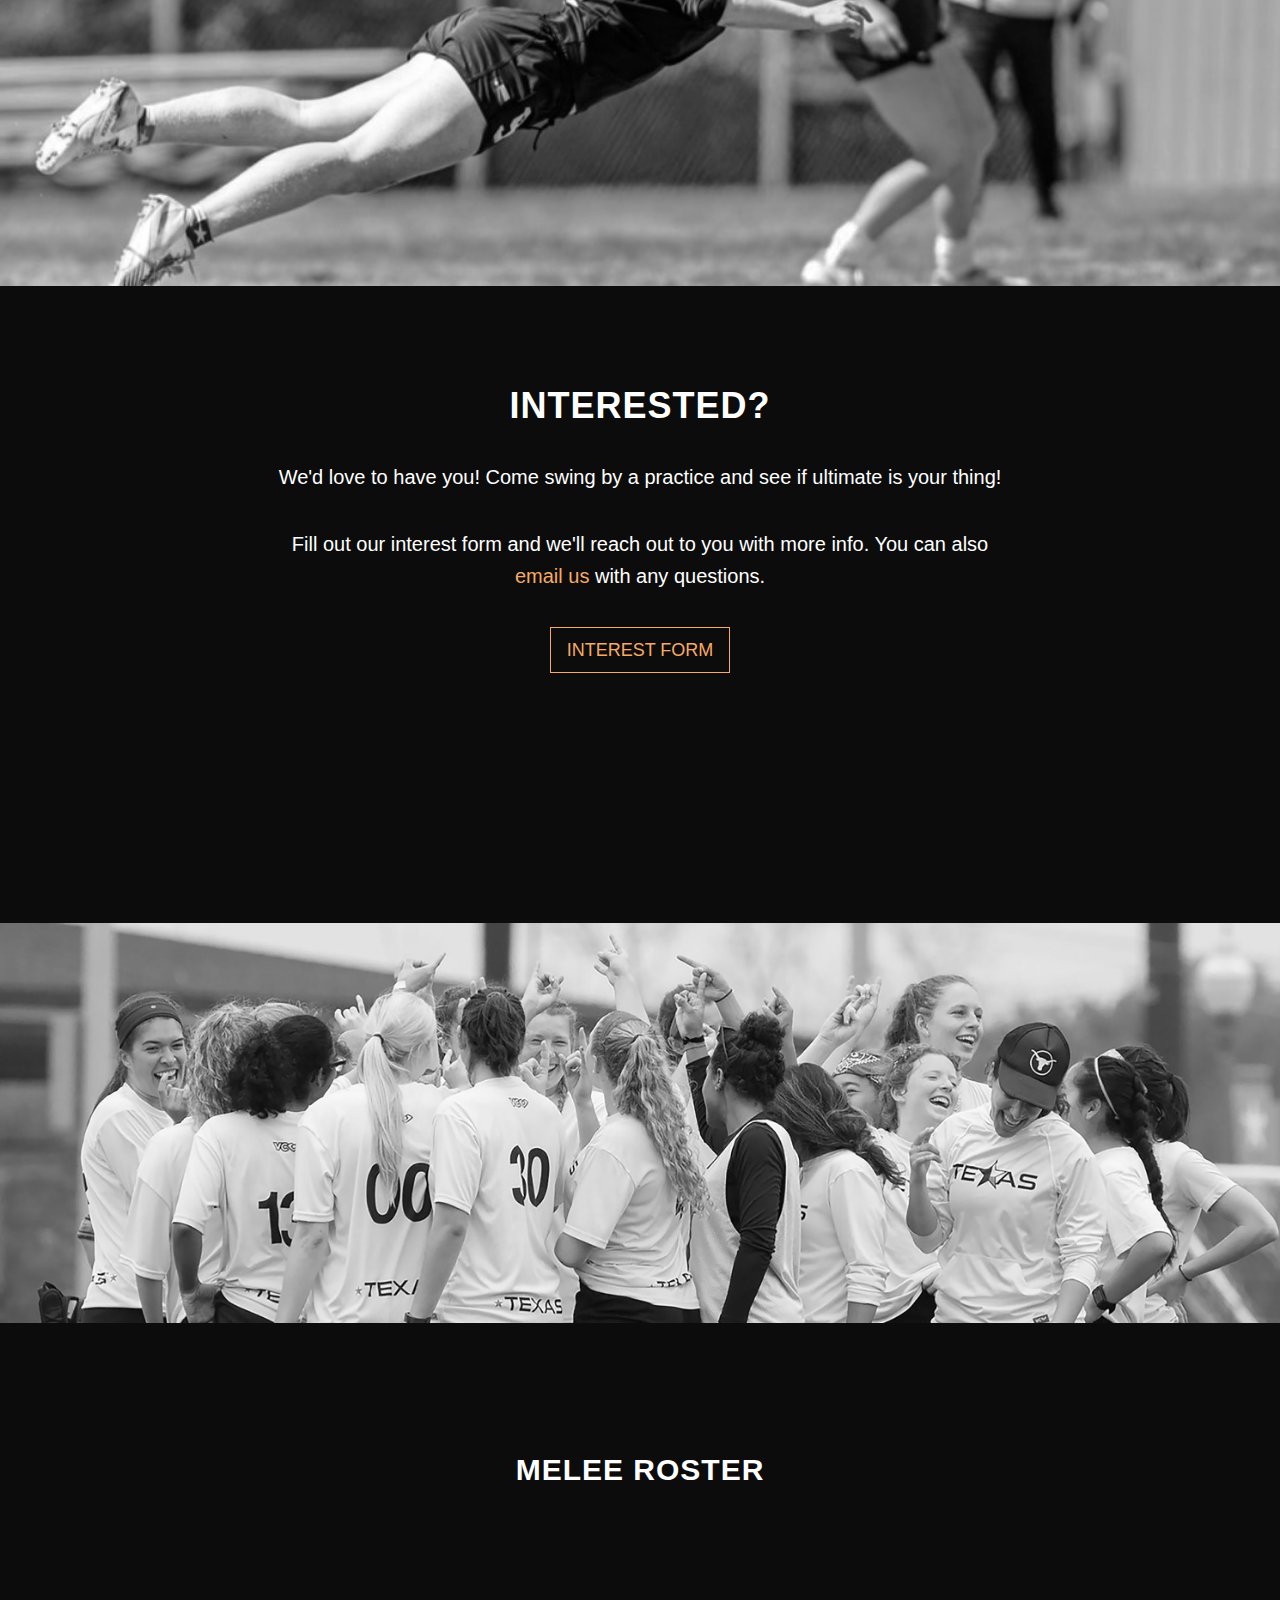
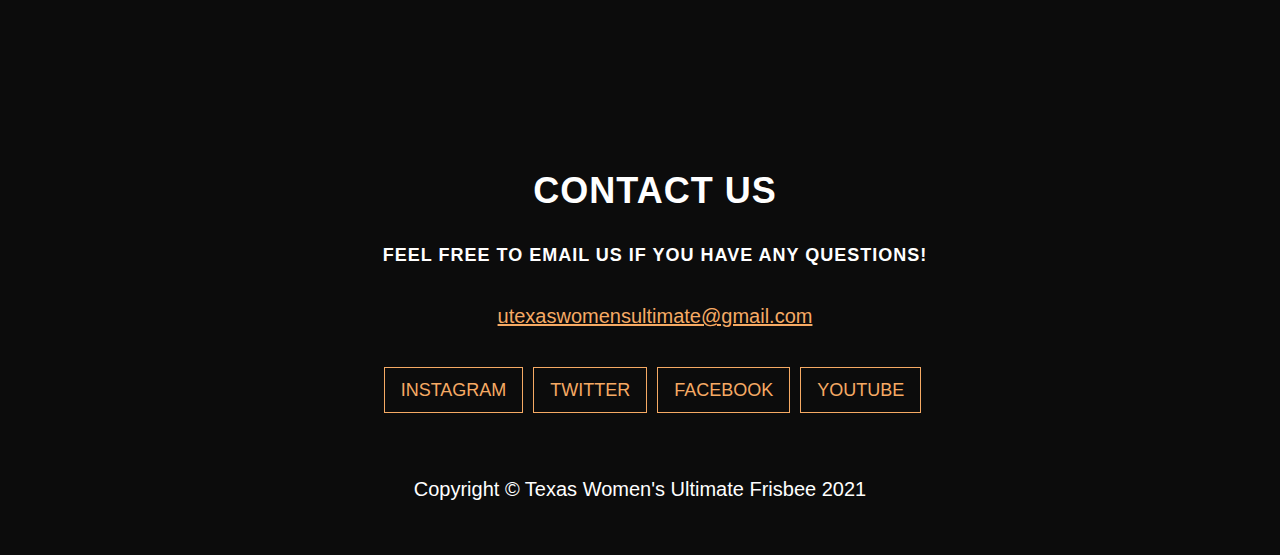
==== commit 8574a385: "content and styling changes" ====
--- a/index.html
+++ b/index.html
@@ -11,7 +11,15 @@
 
     <title>Texas Women's and Non-Binary Ultimate</title>
     <!-- Favicon -->
-        <link href="img/favicon.jpg" rel="icon" type="image/x-icon" />
+    <link rel="apple-touch-icon" sizes="180x180" href="img/favicon/apple-touch-icon.png">
+    <link rel="icon" type="image/png" sizes="32x32" href="img/favicon/favicon-32x32.png">
+    <link rel="icon" type="image/png" sizes="16x16" href="img/favicon/favicon-16x16.png">
+    <link rel="manifest" href="img/favicon/site.webmanifest">
+    <link rel="mask-icon" href="img/favicon/safari-pinned-tab.svg" color="#5bbad5">
+    <link rel="shortcut icon" href="img/favicon/favicon.ico">
+    <meta name="msapplication-TileColor" content="#da532c">
+    <meta name="msapplication-config" content="img/favicon/browserconfig.xml">
+    <meta name="theme-color" content="#ffffff">
 
     <!-- Bootstrap Core CSS -->
     <link href="css/bootstrap.min.css" rel="stylesheet">
@@ -44,7 +52,7 @@
                     <i class="fa fa-bars"></i>
                 </button>
                 <a class="navbar-brand page-scroll" href="#page-top">
-                    <i class="fa fa-home"></i> <span class="light">Home</span>
+                    <img src="img/logo white.svg" height="20px">
                 </a>
             </div>
 
@@ -59,10 +67,7 @@
                         <a class="page-scroll" href="#about">About</a>
                     </li>
                     <li>
-                        <a class="page-scroll" href="#practice">Practice</a>
-                    </li>
-                    <li>
-                        <a class="page-scroll" href="#teams">Teams</a>
+                        <a class="page-scroll" href="#join">Join</a>
                     </li>
                     <li>
                         <a class="page-scroll" href="#roster">Roster</a>
@@ -95,6 +100,7 @@
 
     <!-- About Section -->
     <section id="about">
+        <!-- timeline -->
         <div class="container">
             <div class="row">
                 <div class="col-lg-12 text-center">
@@ -204,44 +210,60 @@
                         </li>
                         <li class="timeline-inverted">
                             <div class="timeline-image">
-                                <h4>Be Part
-                                    <br>Of Our
-                                    <br>Team!</h4>
+                                <img class="img-circle img-responsive" src="img/about/nationals-2021.JPG" alt="">
+                            </div>
+                            <div class="timeline-panel">
+                                <div class="timeline-heading">
+                                    <h4>Fall 2021</h4>
+                                    <h4 class="subheading">Guess Who's Back?</h4>
+                                </div>
+                                <div class="timeline-body">
+                                    <p class="text-muted">Melee returned with a bang for their first full season since 2019. They qualified for Nationals and competed in California in December, finishing 11th in the country.</p>
+                                </div>
+                            </div>
+                        </li>
+                        <li class="timeline-image">
+                            <div class="timeline-image join-our-team">
+                                <h4>Be part of our team!</h4>
                             </div>
                         </li>
                     </ul>
                 </div>
             </div>
         </div>
+        <!-- teams -->
+        <div class="container subsection text-center">
+            <div class="col-lg-8 col-lg-offset-2">
+                <h1>Melee & Mayhem</h1>
+                <p>Texas Women's and Non-Binary Ultimate consists of two teams: <b class="highlight">Melee</b> and <b class="highlight">Mayhem</b>.</p>
+                <p><b class="highlight">Melee</b> is one of the nation's top collegiate teams. Since the beginning, Melee has qualified for Nationals 14 out of 17 years. We are a team rooted in commitment, teamwork, and excellence.</p>
+                <p><b class="highlight">Mayhem</b> is Texas' second team. Reinvented in 2006, Mayhem's focus is to provide UT a social and developmental ultimate frisbee team. Most of Mayhem's tournaments are local, and it is a great way to stay in shape, meet new friends, and play the best sport in the world!</p>
+            </div>
+        </div>
+        <!-- practice schedule -->
+        <div class="container subsection text-center">
+            <div class="col-md-8 col-md-offset-2">
+                <h2>Practice Schedule</h2>
+                <p>Melee and Mayhem practice on at the Wright-Whitaker Sports Complex (IM Fields) on <b class="highlight">Tuesday and Thursdays 7:00-9:30pm</b> and <b class="highlight">Fridays 6:30-9:00pm</b></p>
+                <p><a class="underline" href="#join">Interested in coming to a practice?</a></p>
+            </div>
+        </div>
     </section>
 
-    <!-- Practice Section -->
-    <section id="practice" class="container content-section text-center">
-       <!--<div class="practice-section">-->
-        <div class="container">
-            <div class="row">
-                <div class="col-md-8 col-md-offset-2">
-                    <h1>Practice Schedule</h1>
-                    <h2>Melee and Mayhem practice on <br>Tuesdays, Thursdays and Fridays at <br>UT Intramural Fields <br> 7:00-9:30 PM </h2>
-                    </a>
-                </div>
-            </div>
-        </div>
-        <!--</div>-->
+    <section id="join" class="content-section text-center">
+        <div class="join-image">
+        </div>
+        <div class="container">
+            <div class="col-md-8 col-md-offset-2">
+                <h1>Interested?</h1>
+                <p>We'd love to have you! Come swing by a practice and see if ultimate is your thing!</p>
+                <p>Fill out our interest form and we'll reach out to you with more info. You can also <a href="mailto:utexaswomensultimate@gmail.com">email us</a> with any questions.</p>
+                <a href="https://tinyurl.com/TexasWNBUltimate" class="btn btn-default btn-lg">Interest Form</a>
+            </div>
+        </div>
     </section>
 
-    <!-- Team Section -->
-    <section id="teams" class="content-section text-center">
-        <div class="container">
-            <div class="col-lg-8 col-lg-offset-2">
-            <h1>Melee and Mayhem</h1>
-            <p>Texas Women's and Non-Binary Ultimate consists of two teams: Melee and Mayhem. Melee is one of the nation's top collegiate teams. Since the beginning, Melee has qualified for Nationals 14 out of 17 years. We are a team rooted in commitment, teamwork, and excellence. Mayhem is Texas' second team. Reinvented in 2006, Mayhem's focus is to provide UT a social ultimate frisbee team. Most of Mayhem's tournaments are local, and it is a great way to stay in shape, meet new friends, and play the best sport in the world!</h3>
-            </p>
-            </div>
-        </div>
-    </section>  
-
-    <!-- Melee -->
+    <!-- Melee Roster -->
     <section id="roster" class="content-section text-center">
         <div class="team-section-1">
         </div>
@@ -261,11 +283,14 @@
             <div class="row">
                 <div class="col-md-8 col-md-offset-2">
                 <h1>Contact Us</h1>
-                <h2>Feel free to email us if you have any questions about joining our team! </h2>
-                <p><a href="mailto:utexaswomensultimate@gmail.com">utexaswomensultimate@gmail.com</a>
+                <h4>Feel free to email us if you have any questions! </h4>
+                <p><a class="underline" href="mailto:utexaswomensultimate@gmail.com">utexaswomensultimate@gmail.com</a>
                 </p>
                 <ul class="list-inline banner-social-buttons">
                     <li>
+                        <a href="https://www.instagram.com/txmelee/" class="btn btn-default btn-lg"><i class="fa fa-instagram fa-fw"></i> <span class="network-name">Instagram</span></a>
+                    </li>
+                    <li>
                         <a href="https://twitter.com/txmelee" class="btn btn-default btn-lg"><i class="fa fa-twitter fa-fw"></i> <span class="network-name">Twitter</span></a>
                     </li>
                     <li>
@@ -273,9 +298,6 @@
                     </li>
                     <li>
                         <a href="https://www.youtube.com/user/UTexasMelee" class="btn btn-default btn-lg"><i class="fa fa-youtube-play fa-fw"></i> <span class="network-name">Youtube</span></a>
-                    </li>
-                    <li>
-                        <a href="https://www.instagram.com/txmelee/" class="btn btn-default btn-lg"><i class="fa fa-instagram fa-fw"></i> <span class="network-name">Instagram</span></a>
                     </li>
                 </ul>
                 </div>
--- a/css/grayscale.css
+++ b/css/grayscale.css
@@ -4,12 +4,17 @@
  * For details, see http://www.apache.org/licenses/LICENSE-2.0.
  */
 
+:root {
+    --primary: #F6AA64;
+    
+}
+
 body {
     width: 100%;
     height: 100%;
     font-family: Lora,"Helvetica Neue",Helvetica,Arial,sans-serif;
     color: #fff;
-    background-color: #000;
+    background-color: var(--background-color);
 }
 
 html {
@@ -45,7 +50,7 @@
 }
 
 a {
-    color: #42dca3;
+    color: var(--primary);
     -webkit-transition: all .2s ease-in-out;
     -moz-transition: all .2s ease-in-out;
     transition: all .2s ease-in-out;
@@ -66,11 +71,16 @@
     border-bottom: 1px solid rgba(255,255,255,.3);
     text-transform: uppercase;
     font-family: Montserrat,"Helvetica Neue",Helvetica,Arial,sans-serif;
-    background-color: #000;
+    background-color: var(--background-color);
 }
 
 .navbar-custom .navbar-brand {
     font-weight: 700;
+}
+
+.navbar-custom .navbar-brand:focus,
+.navbar-custom .navbar-brand:hover {
+    color: inherit!important;
 }
 
 .navbar-custom .navbar-brand:focus {
@@ -100,7 +110,7 @@
 
 .navbar-custom .nav li a:hover {
     outline: 0;
-    color: rgba(255,255,255,.8);
+    color: rgba(255,255,255,.8)!important;
     background-color: transparent;
 }
 
@@ -136,7 +146,7 @@
     .navbar-custom.top-nav-collapse {
         padding: 0;
         border-bottom: 1px solid rgba(255,255,255,.3);
-        background: #000;
+        background: var(--background-color);
     }
 }
 
@@ -148,13 +158,24 @@
     text-align: center;
     color: #fff;
     background: url(../img/socks.jpg) no-repeat bottom center scroll;
-    background-color: #000;
+    background-color: var(--background-color);
     -webkit-background-size: cover;
     -moz-background-size: cover;
     background-size: cover;
     -o-background-size: cover;
 }
 
+.intro::before {
+    content: "";
+    display: block;
+    position: absolute;
+    top: 0;
+    bottom: 0;
+    left: 0;
+    right: 0;
+    background: rgba(0, 0, 0, 0.3);
+}
+
 .intro .intro-body {
     display: table-cell;
     vertical-align: middle;
@@ -175,7 +196,7 @@
     }
 
     .intro .intro-body .brand-heading {
-        font-size: 100px;
+        font-size: 90px;
     }
 
     .intro .intro-body .intro-text {
@@ -258,7 +279,11 @@
 }
 
 .content-section {
-    padding-top: 100px;
+    margin-top: 100px;
+}
+
+.subsection {
+    padding-top: 75px;
 }
 
 .practice-section {
@@ -269,7 +294,7 @@
     text-align: center;
     color: #fff;
     background: url(../img/practice.jpg) no-repeat center scroll;
-    background-color: #000;
+    background-color: var(--background-color);
     -webkit-background-size: cover;
     -moz-background-size: cover;
     background-size: cover;
@@ -482,11 +507,26 @@
     padding: 200px 0;
     color: #fff;
     background: url(../img/melee4.jpg) no-repeat top center scroll;
-    background-color: #000;
+    background-color: var(--background-color);
     -webkit-background-size: cover;
     -moz-background-size: cover;
     background-size: cover;
     -o-background-size: cover;
+    margin-bottom: 100px;
+}
+
+.join-image {
+    width: 100%;
+    height: 100%;
+    padding: 250px 0;
+    color: #fff;
+    background: url(../img/summer-bid.png) no-repeat center center scroll;
+    background-color: var(--background-color);
+    -webkit-background-size: cover;
+    -moz-background-size: cover;
+    background-size: cover;
+    -o-background-size: cover;
+    margin-bottom: 100px;
 }
 
 .team-member {
@@ -533,7 +573,11 @@
 
 @media(min-width:767px) {
     .content-section {
-        padding-top: 250px;
+        margin-top: 200px;
+    }
+
+    .subsection {
+        padding-top: 150px;
     }
 
     .team-section {
@@ -552,7 +596,7 @@
     padding: 150px 0;
     color: #fff;
     background: url(../img/mayhem.jpg) no-repeat center center scroll;
-    background-color: #000;
+    background-color: var(--background-color);
     -webkit-background-size: cover;
     -moz-background-size: cover;
     background-size: cover;
@@ -603,7 +647,7 @@
 
 @media(min-width:767px) {
     .content-section {
-        padding-top: 250px;
+        margin-top: 250px;
     }
 
     .team-section {
@@ -627,21 +671,29 @@
 }
 
 .btn-default {
-    border: 1px solid #42dca3;
-    color: #42dca3;
+    border: 1px solid var(--primary);
+    color: var(--primary);
     background-color: transparent;
 }
 
 .btn-default:hover,
 .btn-default:focus {
-    border: 1px solid #42dca3;
+    border: 1px solid var(--primary);
     outline: 0;
-    color: #000;
-    background-color: #42dca3;
+    color: var(--background-color)!important;
+    background-color: var(--primary);
 }
 
 ul.banner-social-buttons {
     margin-top: 0;
+    display: flex;
+    flex-wrap: wrap;
+    gap: 10px;
+    align-items: center;
+    justify-content: center;
+}
+ul.banner-social-buttons li {
+    padding: 0;
 }
 
 @media(max-width:1199px) {
@@ -651,14 +703,9 @@
 }
 
 @media(max-width:767px) {
-    ul.banner-social-buttons li {
-        display: block;
-        margin-bottom: 20px;
-        padding: 0;
-    }
-
-    ul.banner-social-buttons li:last-child {
-        margin-bottom: 0;
+    ul.banner-social-buttons {
+        flex-direction: column;
+        gap: 20px;
     }
 }
 
--- a/css/womensultimate.css
+++ b/css/womensultimate.css
@@ -1,3 +1,12 @@
+:root {
+    --text-color: #FFFFFF;
+    --background-color: #0C0C0C;
+    --accent-color: #F6AA64;
+    --accent-color-light: #ffb572;
+    --accent-color-dark: #CC7A2E;
+    --burnt-orange: #C2672E;
+}
+
 .team-member > img {
     width: 256px;
     height: 256px;
@@ -5,4 +14,42 @@
 
 .section-heading {
     margin-top: 30px;
-}+}
+
+a {
+    color: var(--accent-color);
+}
+a:focus, a:hover {
+    color: var(--accent-color-dark)!important;
+}
+
+a.page-scroll:focus, a.page-scroll:hover {
+
+}
+a.underline {
+    text-decoration: underline;
+}
+
+.join-our-team {
+    display: flex;
+    justify-content: center;
+    align-items: center;
+}
+.join-our-team > * {
+    margin: 0!important;
+    text-transform: none;
+    padding: 10px;
+}
+
+.highlight {
+    color: var(--accent-color-light)!important;
+}
+
+.timeline>li .timeline-image {
+    background-color: var(--burnt-orange);
+}
+
+.text-muted {
+    color: #818181;
+}
+
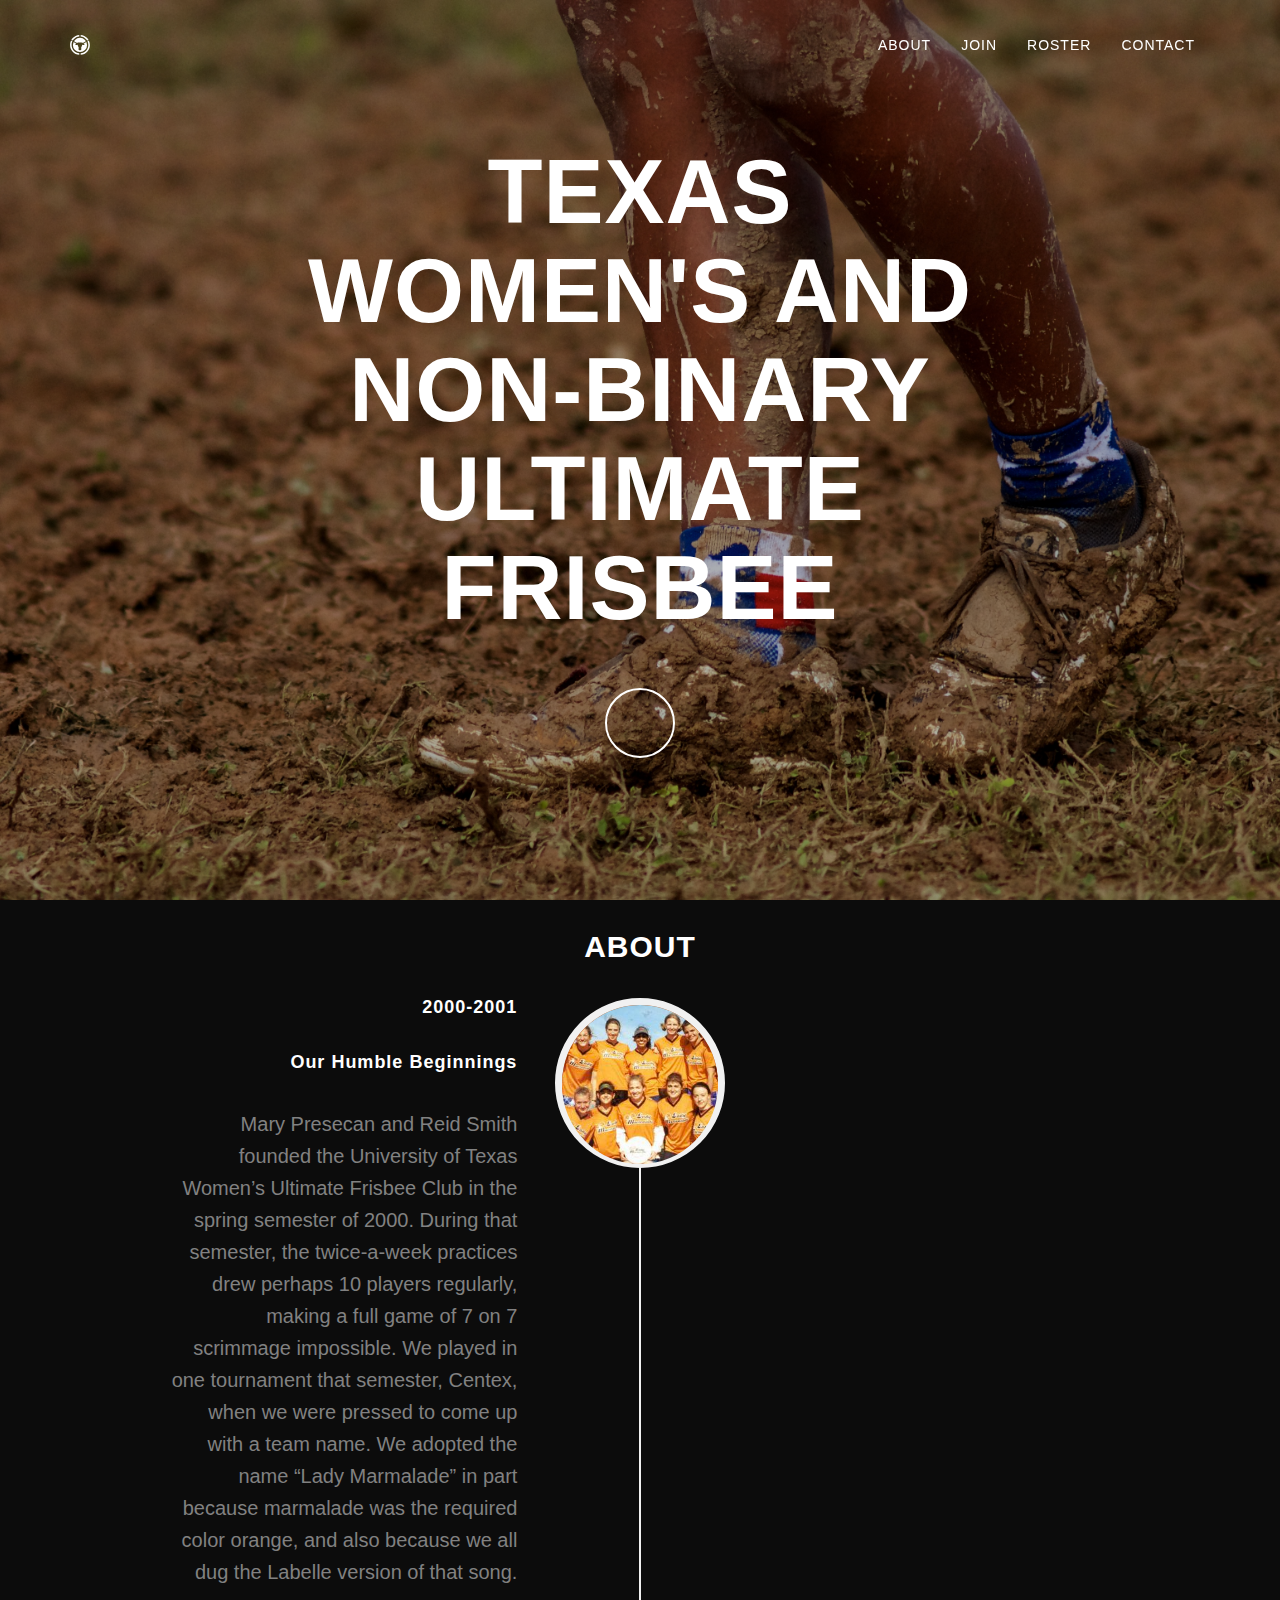
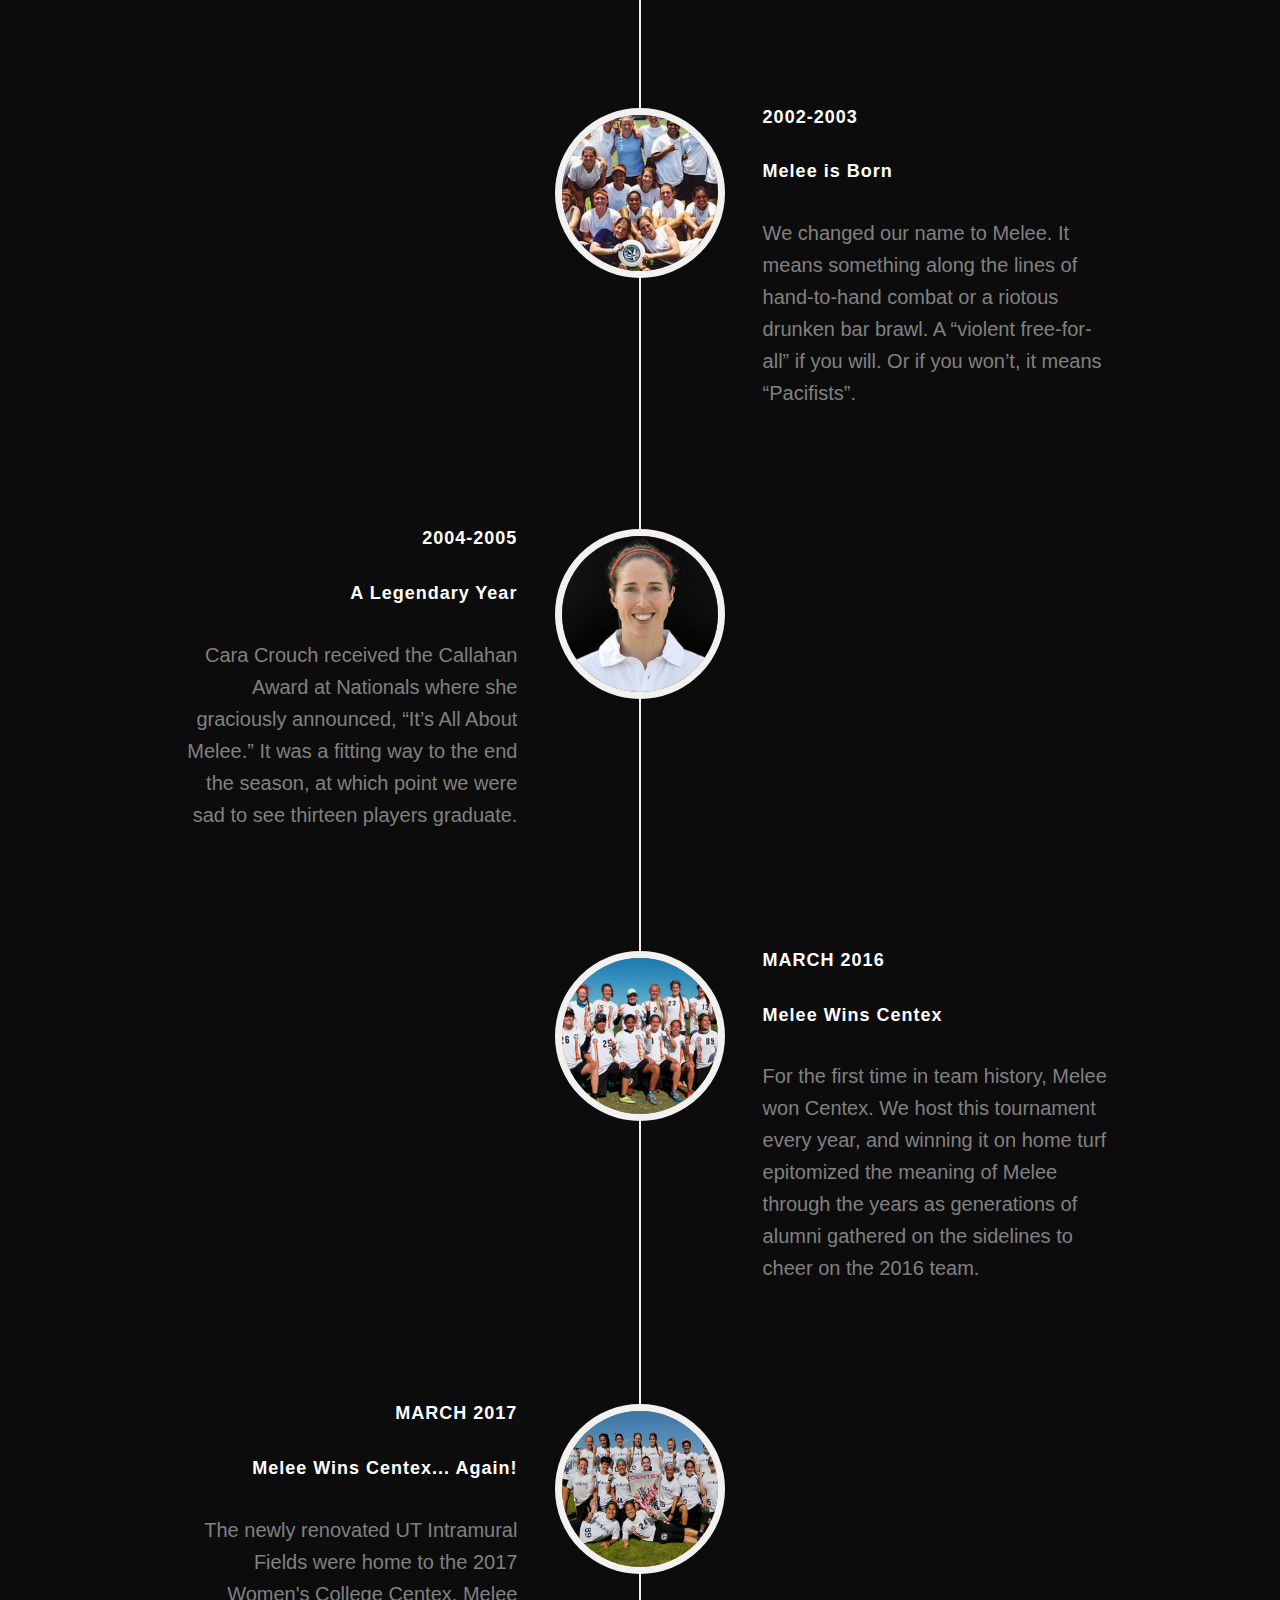
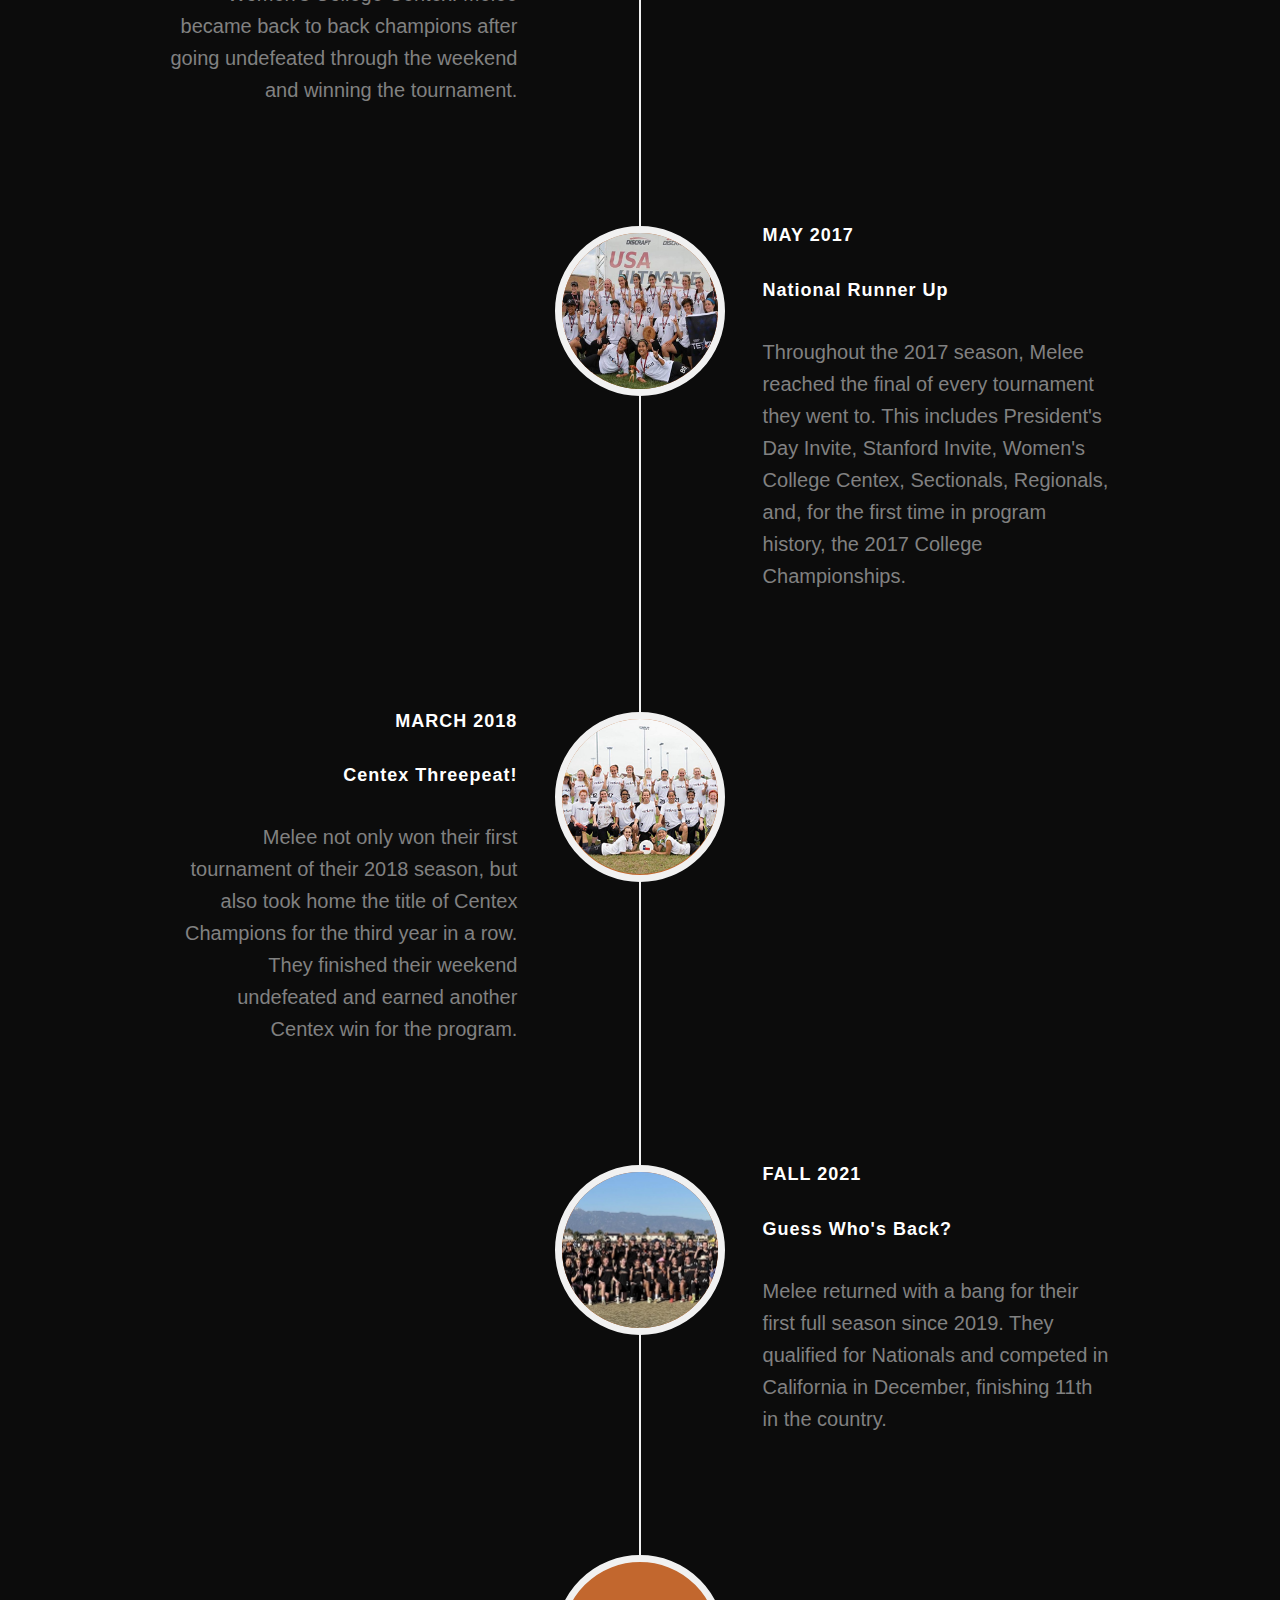
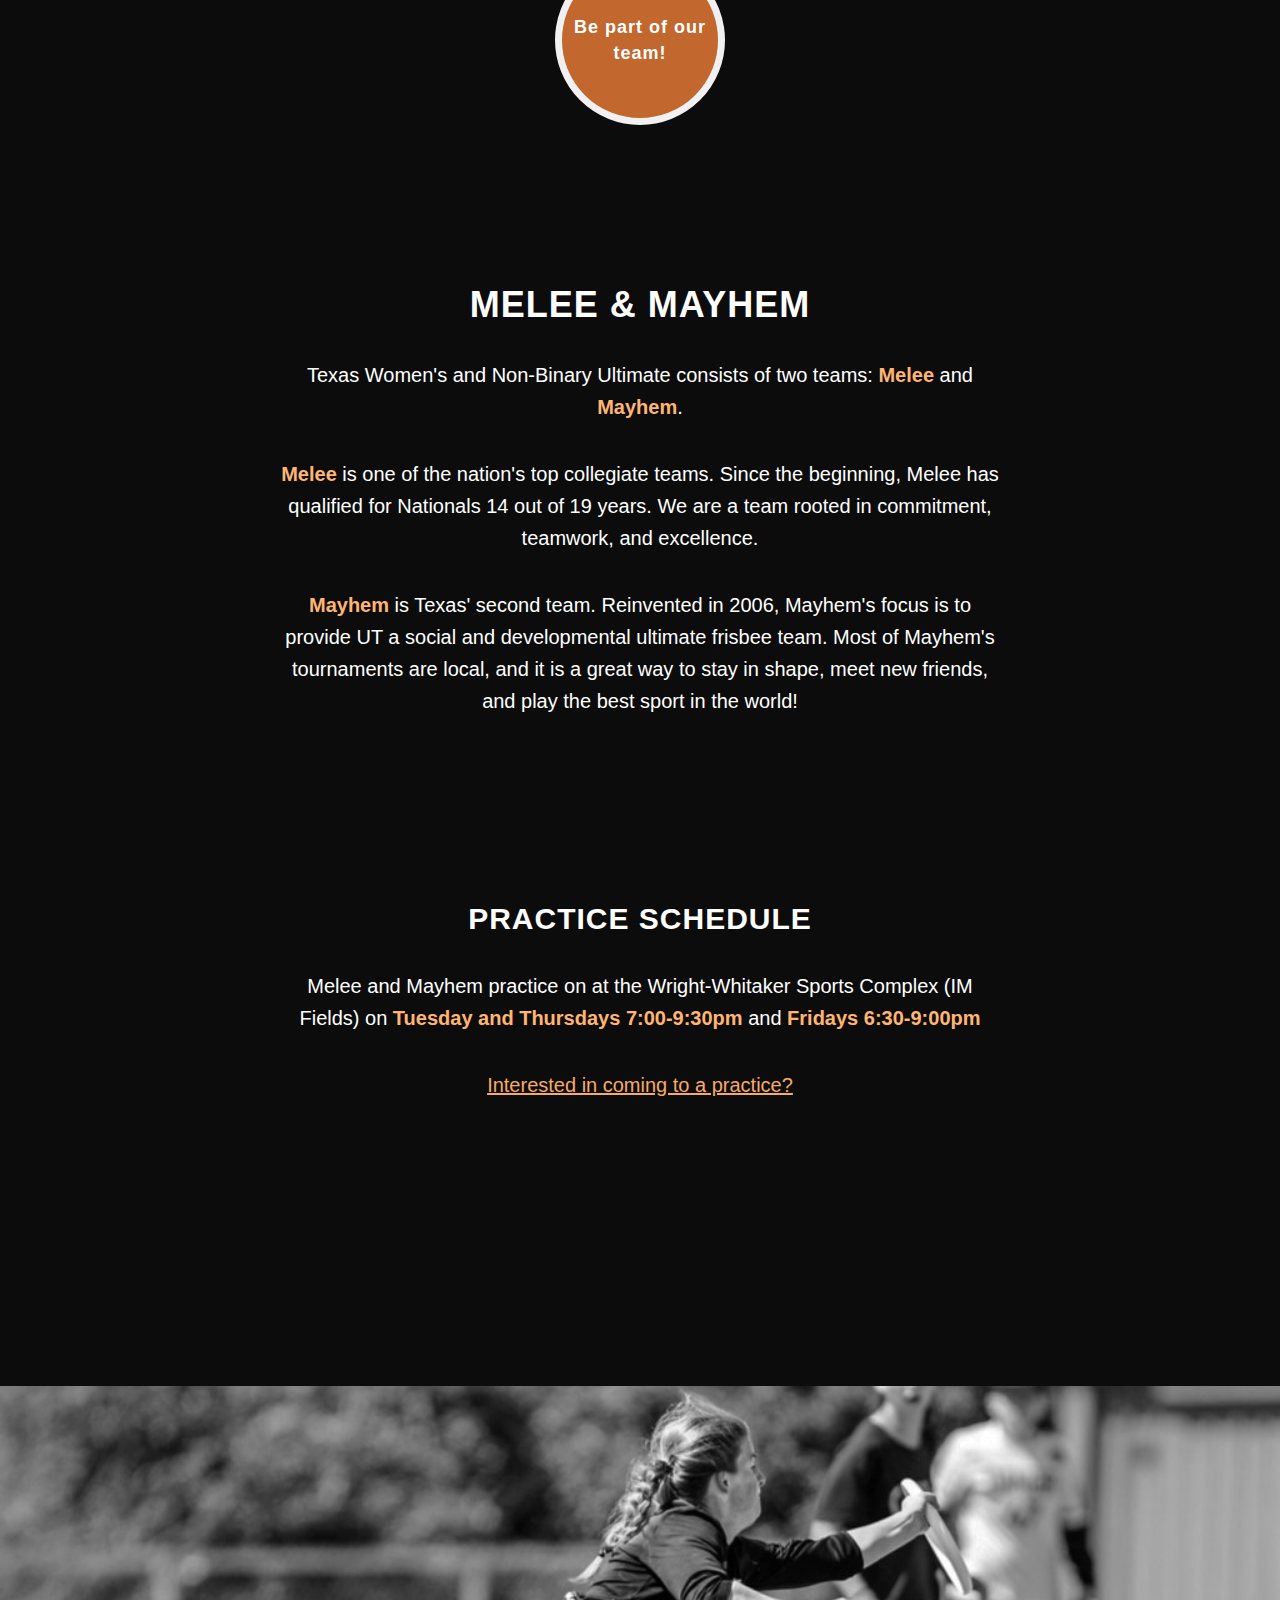
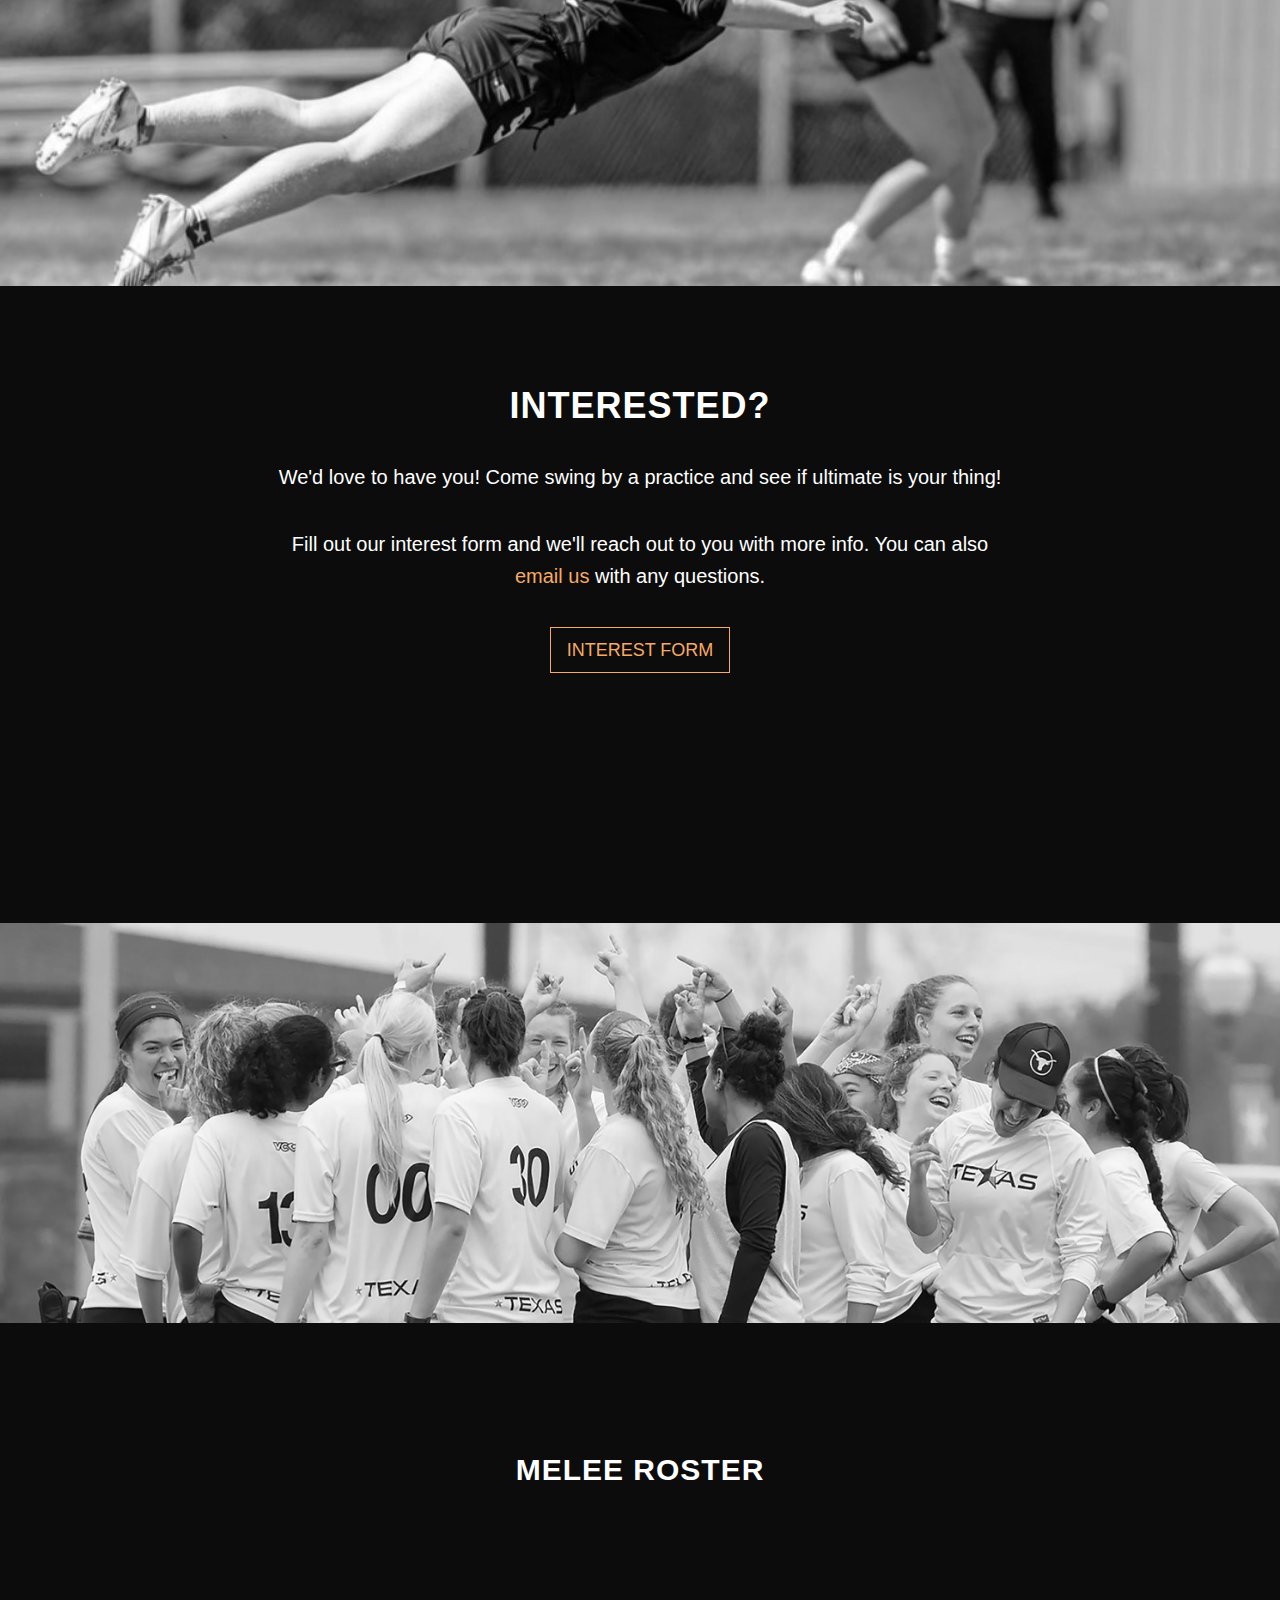
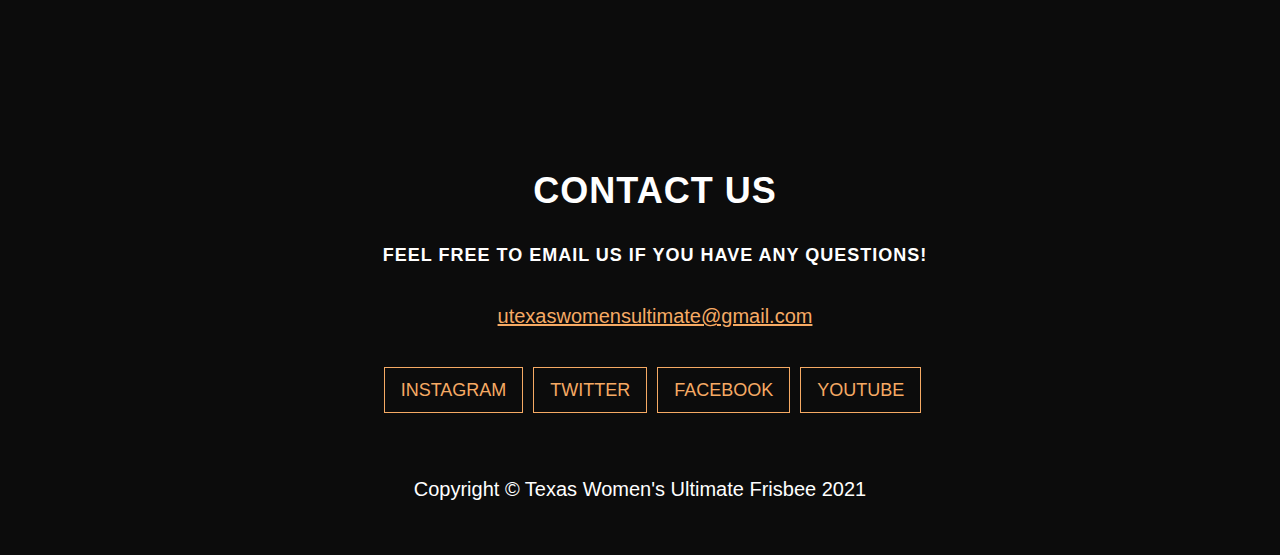
==== commit 052ed2d4: "updated timeline" ====
--- a/index.html
+++ b/index.html
@@ -236,7 +236,7 @@
             <div class="col-lg-8 col-lg-offset-2">
                 <h1>Melee & Mayhem</h1>
                 <p>Texas Women's and Non-Binary Ultimate consists of two teams: <b class="highlight">Melee</b> and <b class="highlight">Mayhem</b>.</p>
-                <p><b class="highlight">Melee</b> is one of the nation's top collegiate teams. Since the beginning, Melee has qualified for Nationals 14 out of 17 years. We are a team rooted in commitment, teamwork, and excellence.</p>
+                <p><b class="highlight">Melee</b> is one of the nation's top collegiate teams. Since the beginning, Melee has qualified for Nationals 14 out of 19 years. We are a team rooted in commitment, teamwork, and excellence.</p>
                 <p><b class="highlight">Mayhem</b> is Texas' second team. Reinvented in 2006, Mayhem's focus is to provide UT a social and developmental ultimate frisbee team. Most of Mayhem's tournaments are local, and it is a great way to stay in shape, meet new friends, and play the best sport in the world!</p>
             </div>
         </div>
@@ -258,7 +258,7 @@
                 <h1>Interested?</h1>
                 <p>We'd love to have you! Come swing by a practice and see if ultimate is your thing!</p>
                 <p>Fill out our interest form and we'll reach out to you with more info. You can also <a href="mailto:utexaswomensultimate@gmail.com">email us</a> with any questions.</p>
-                <a href="https://tinyurl.com/TexasWNBUltimate" class="btn btn-default btn-lg">Interest Form</a>
+                <a href="https://forms.gle/9rhmvYpWXSXgRqLBA" class="btn btn-default btn-lg">Interest Form</a>
             </div>
         </div>
     </section>
